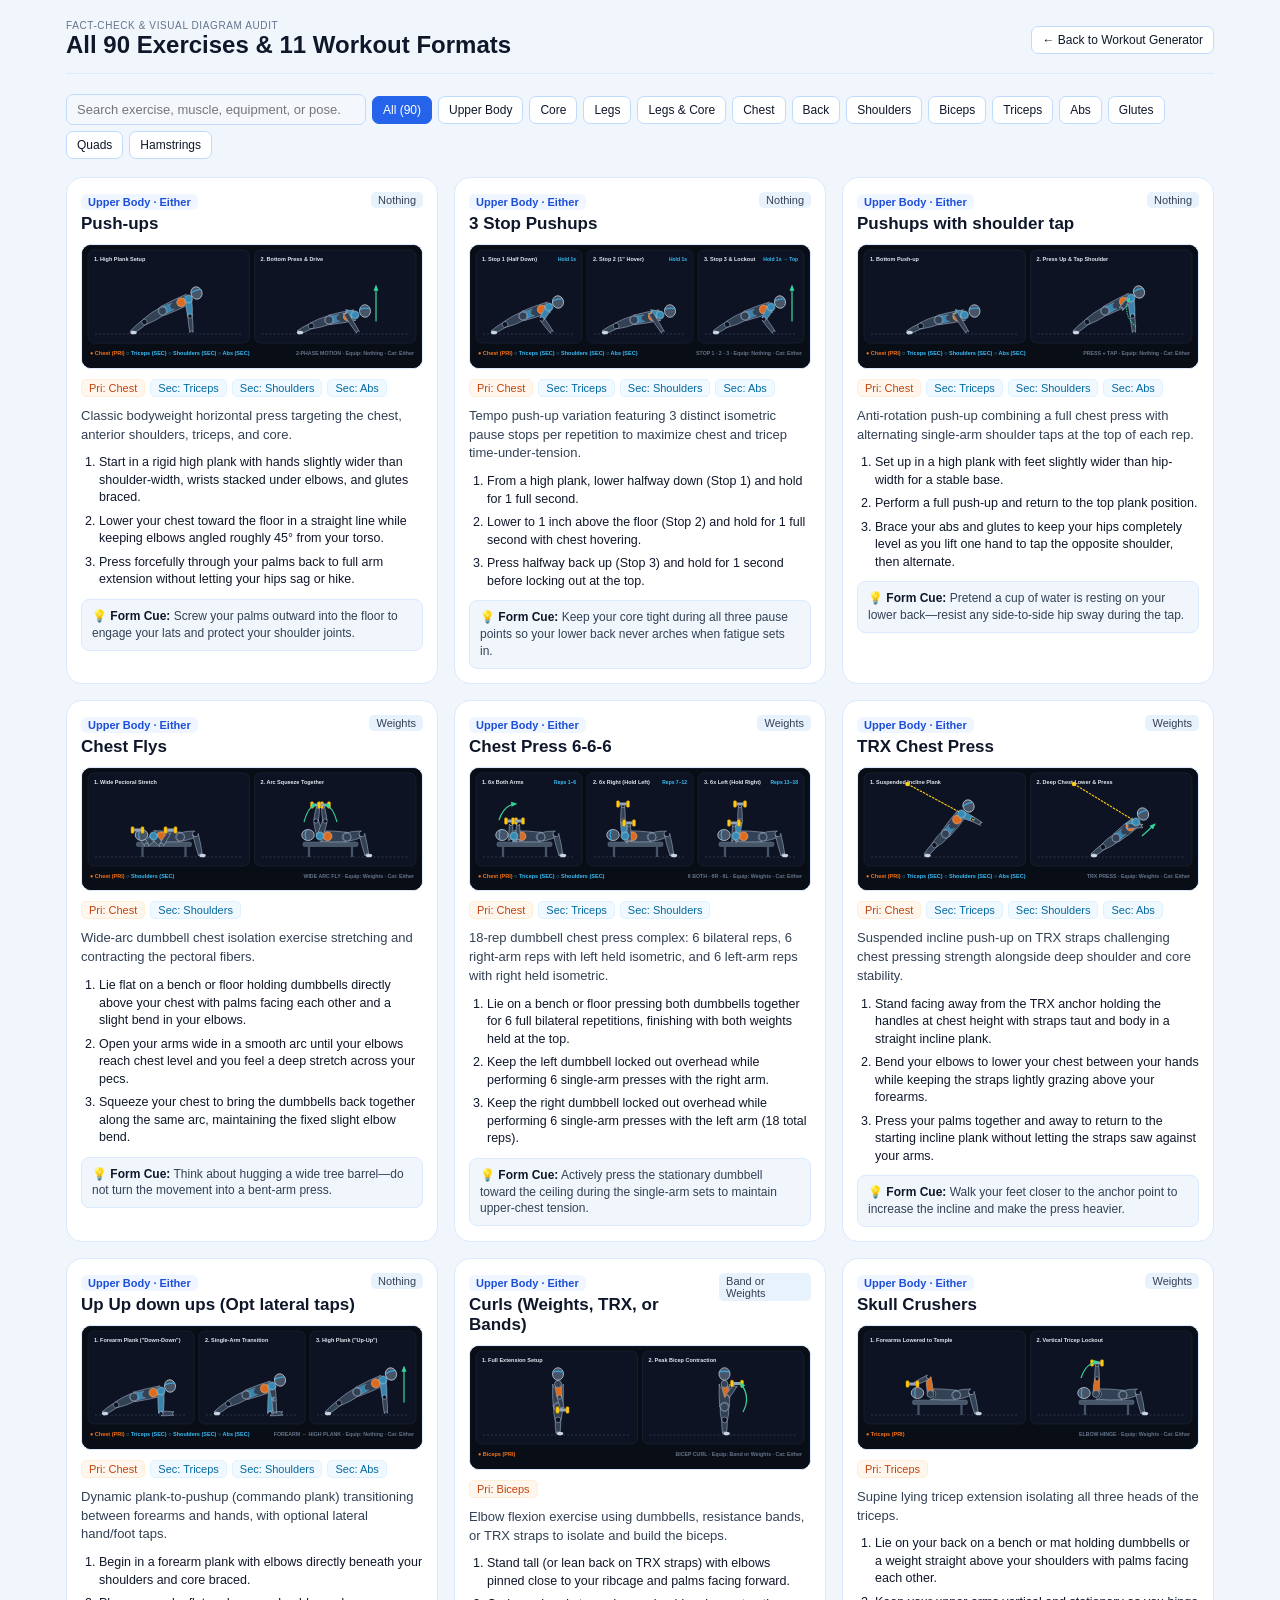
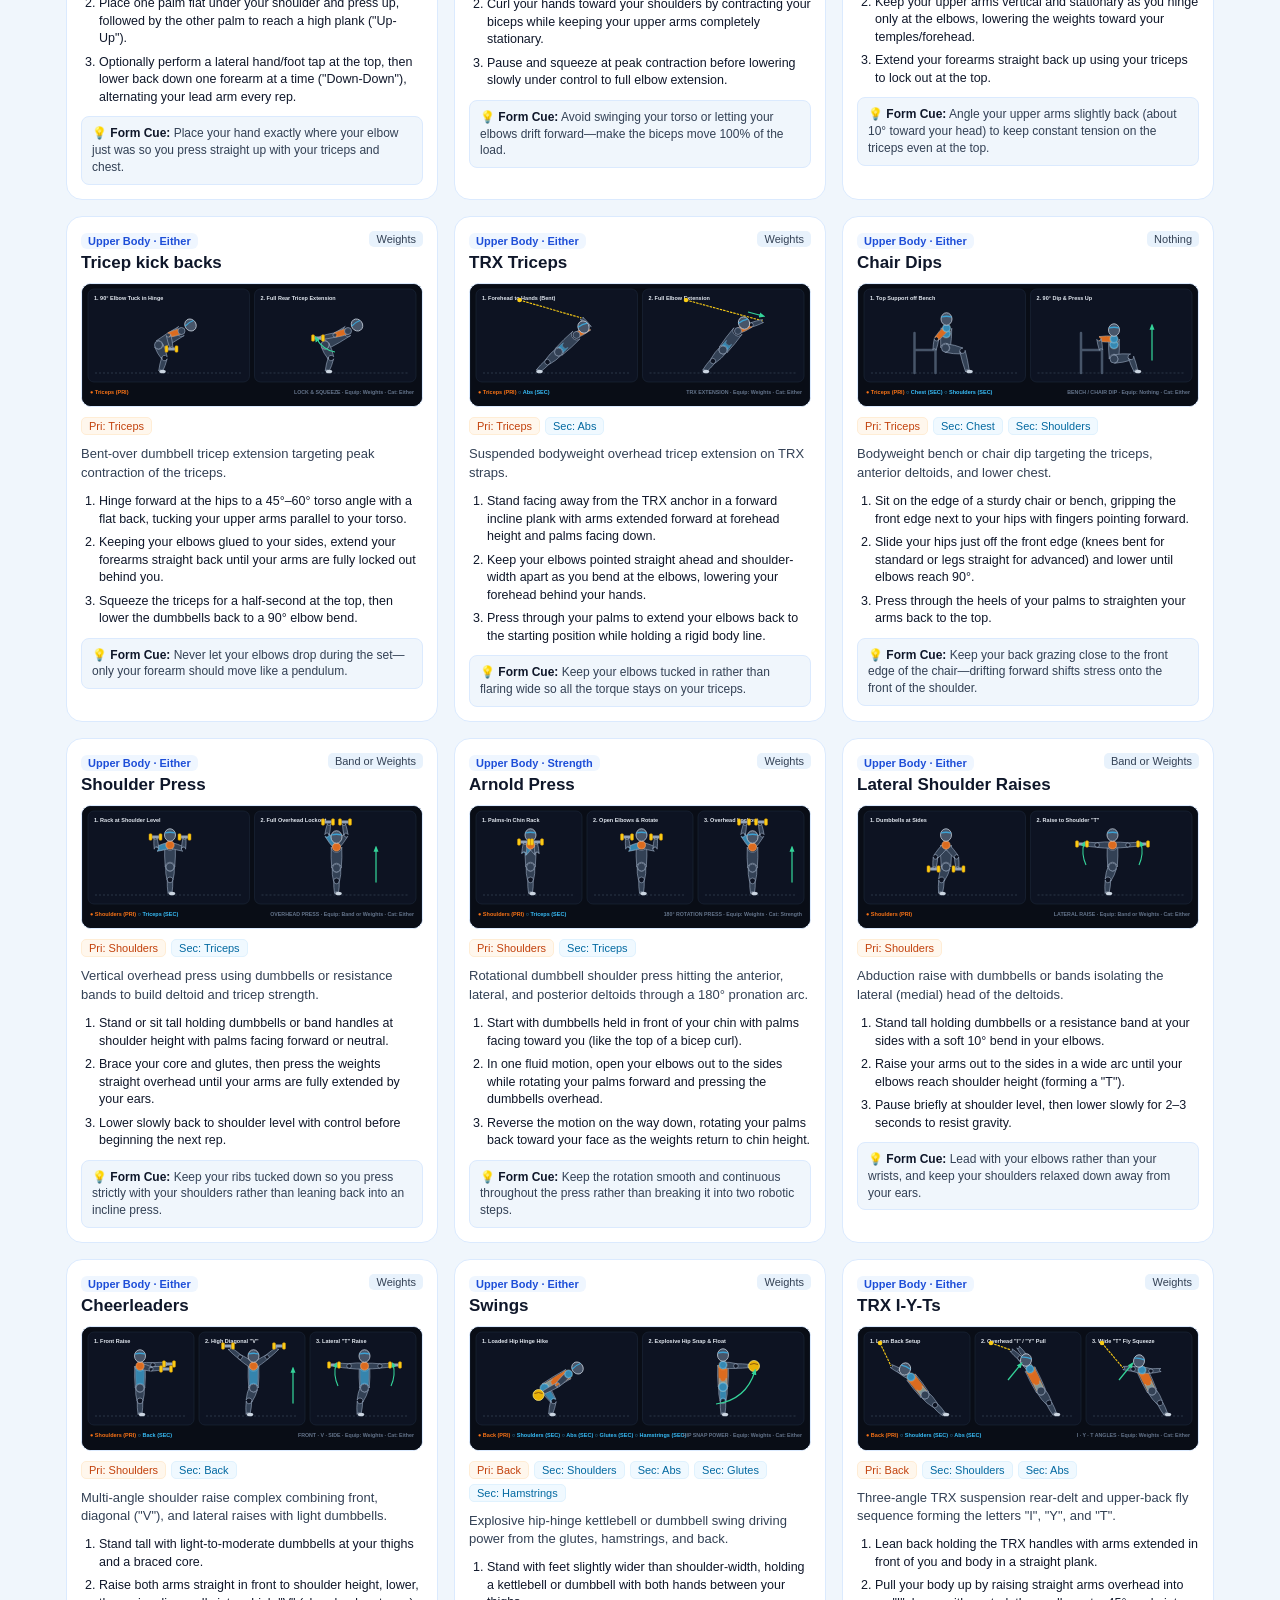
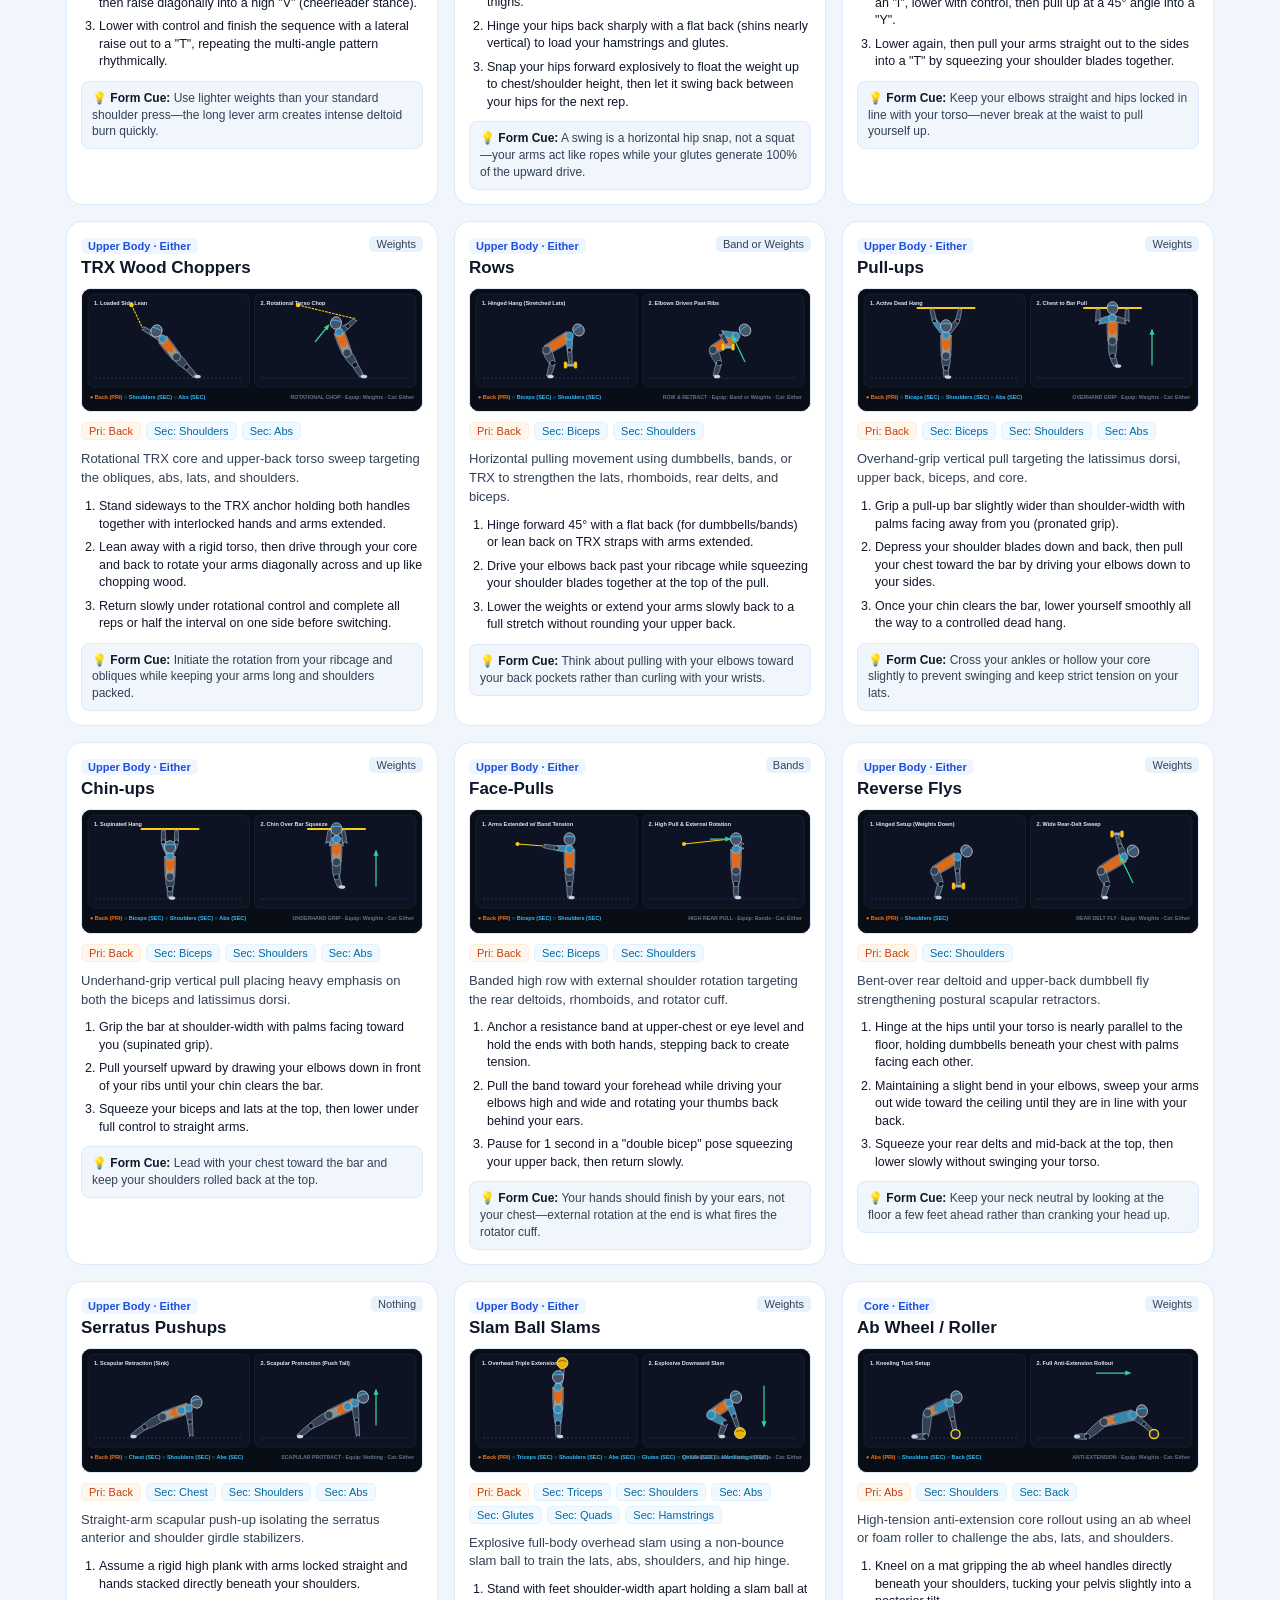
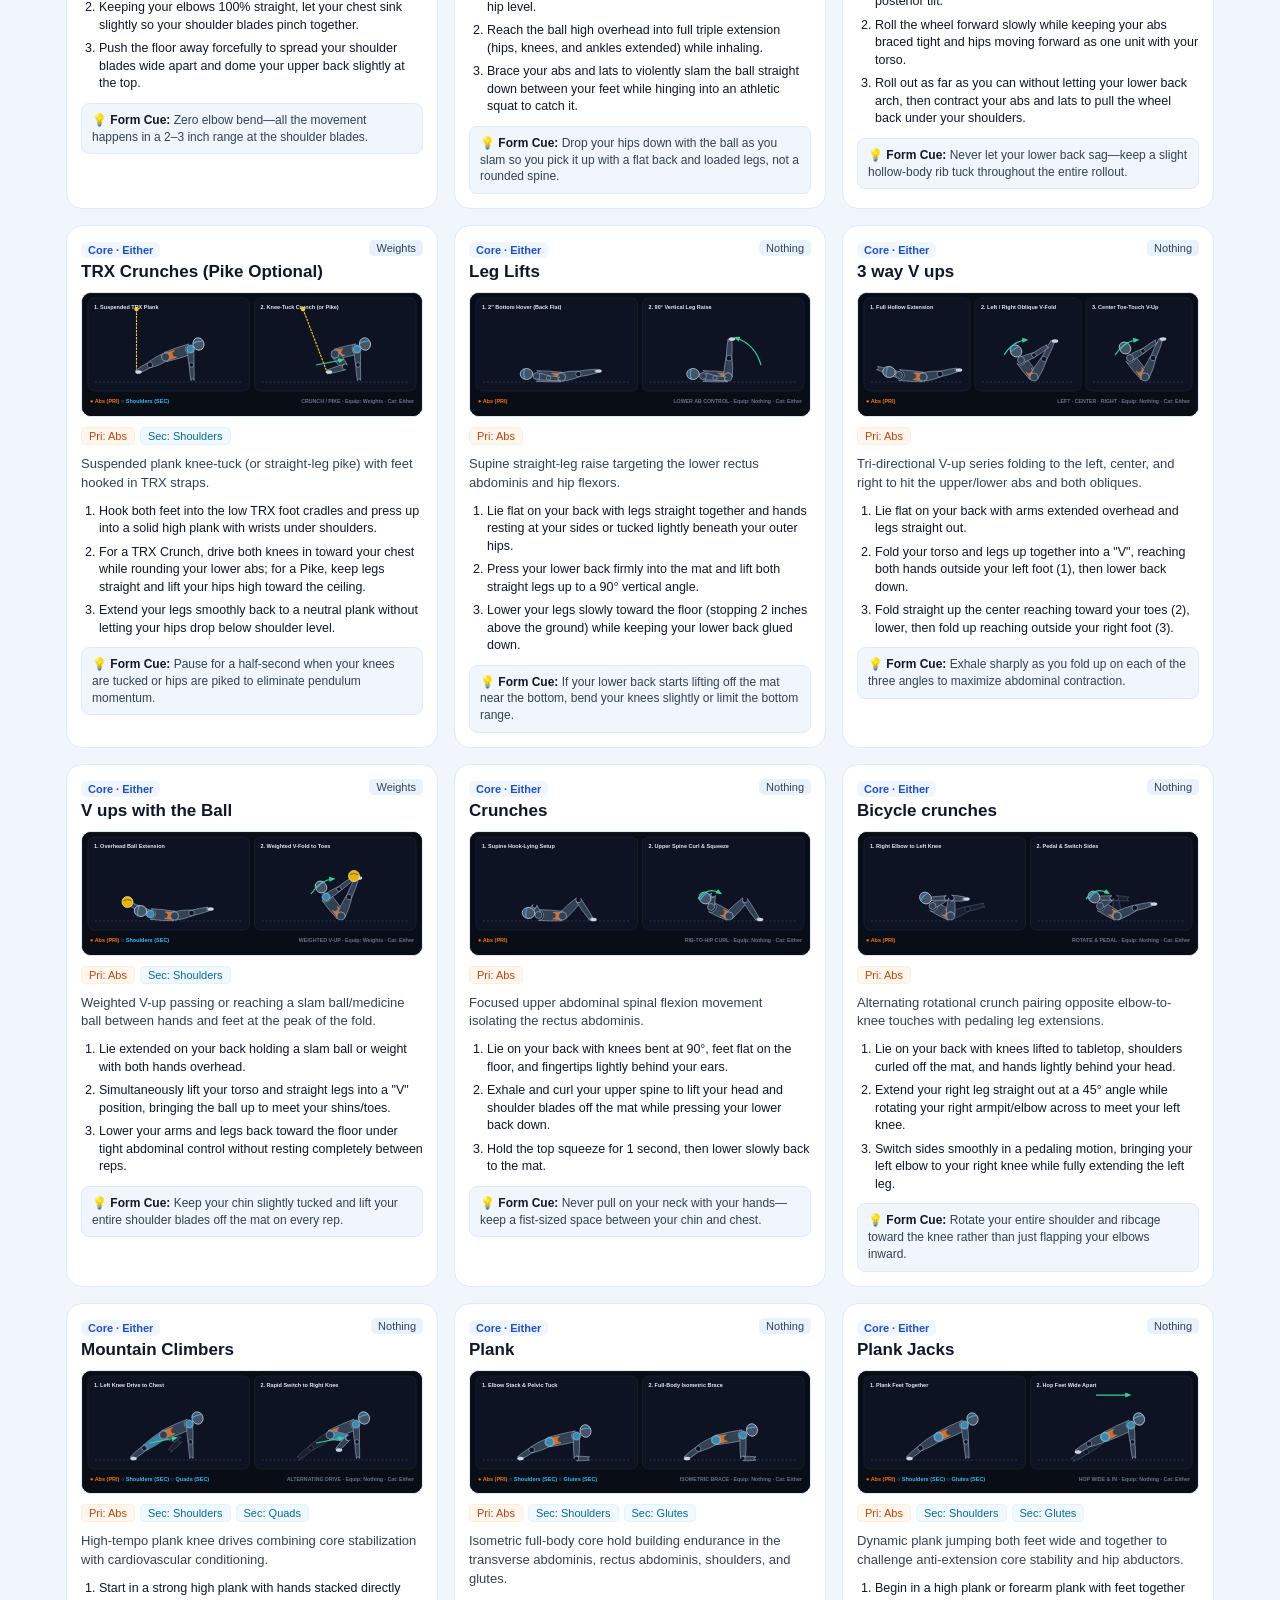
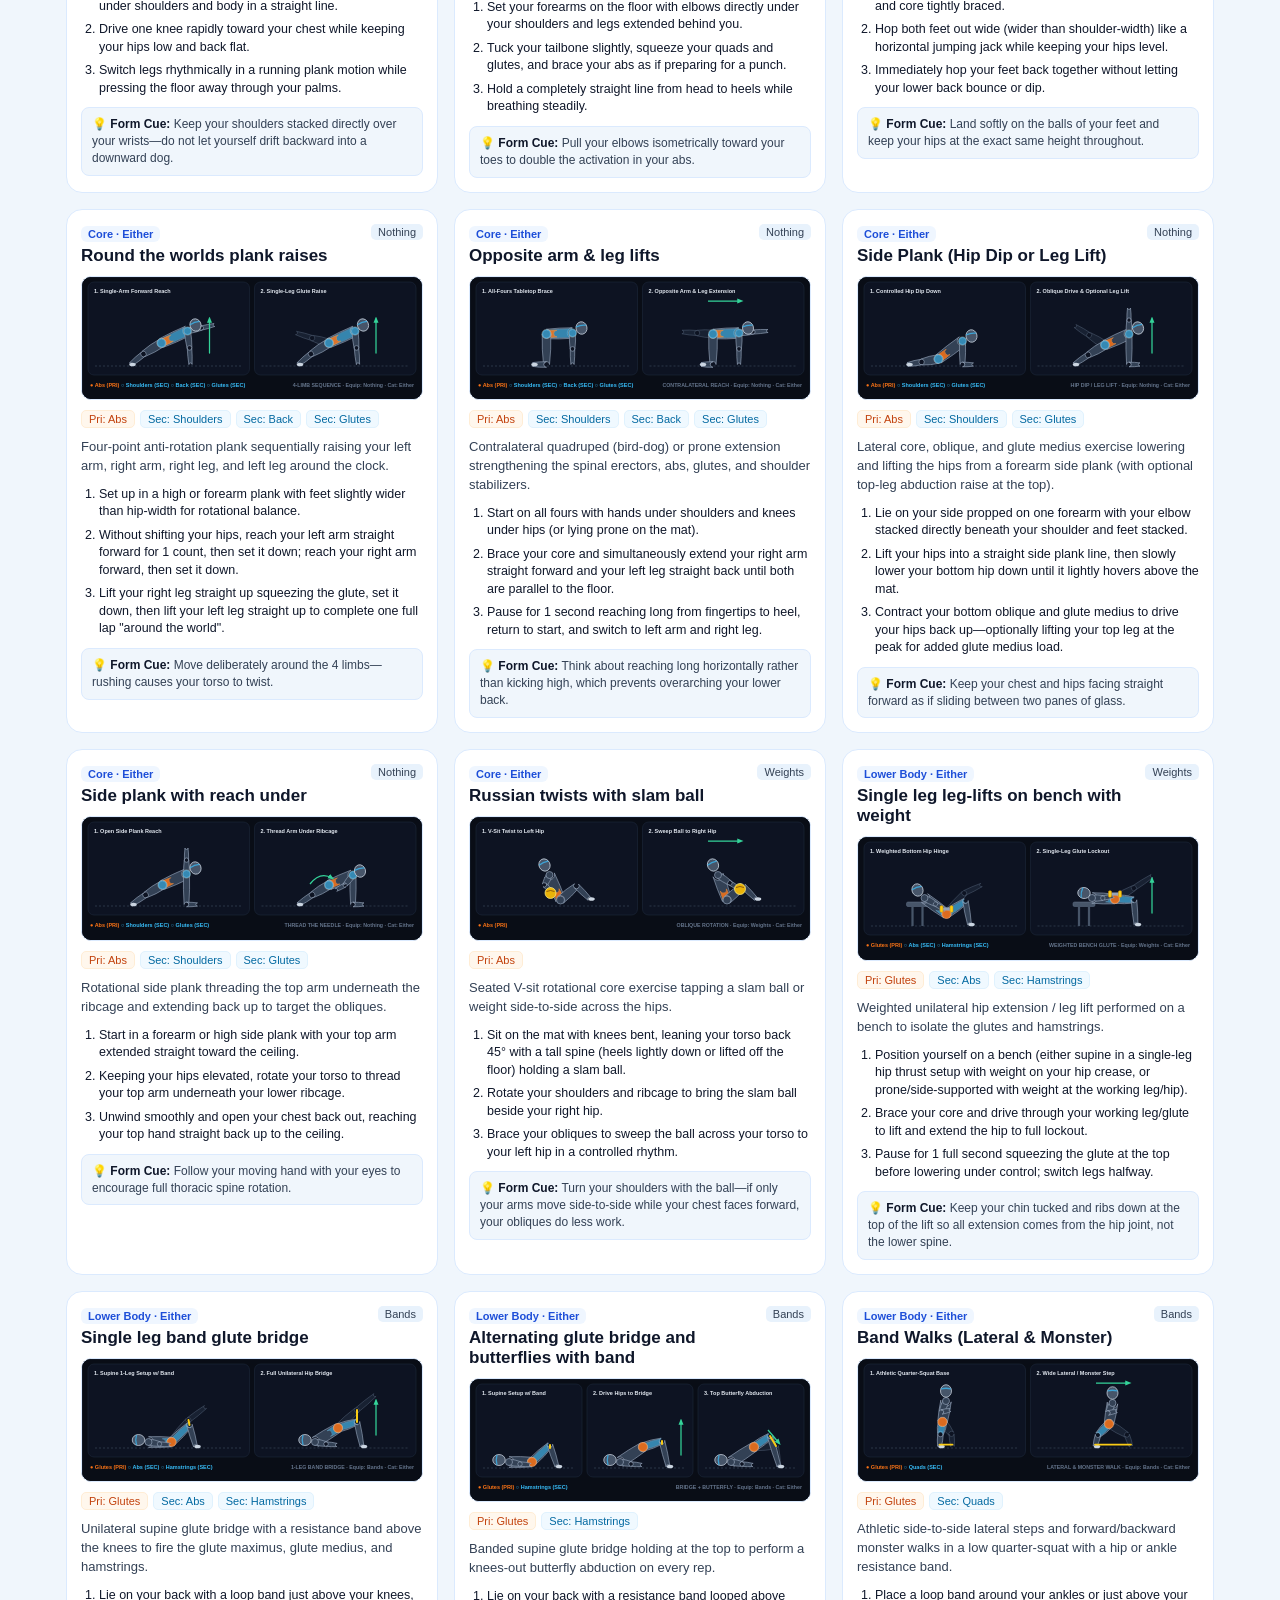
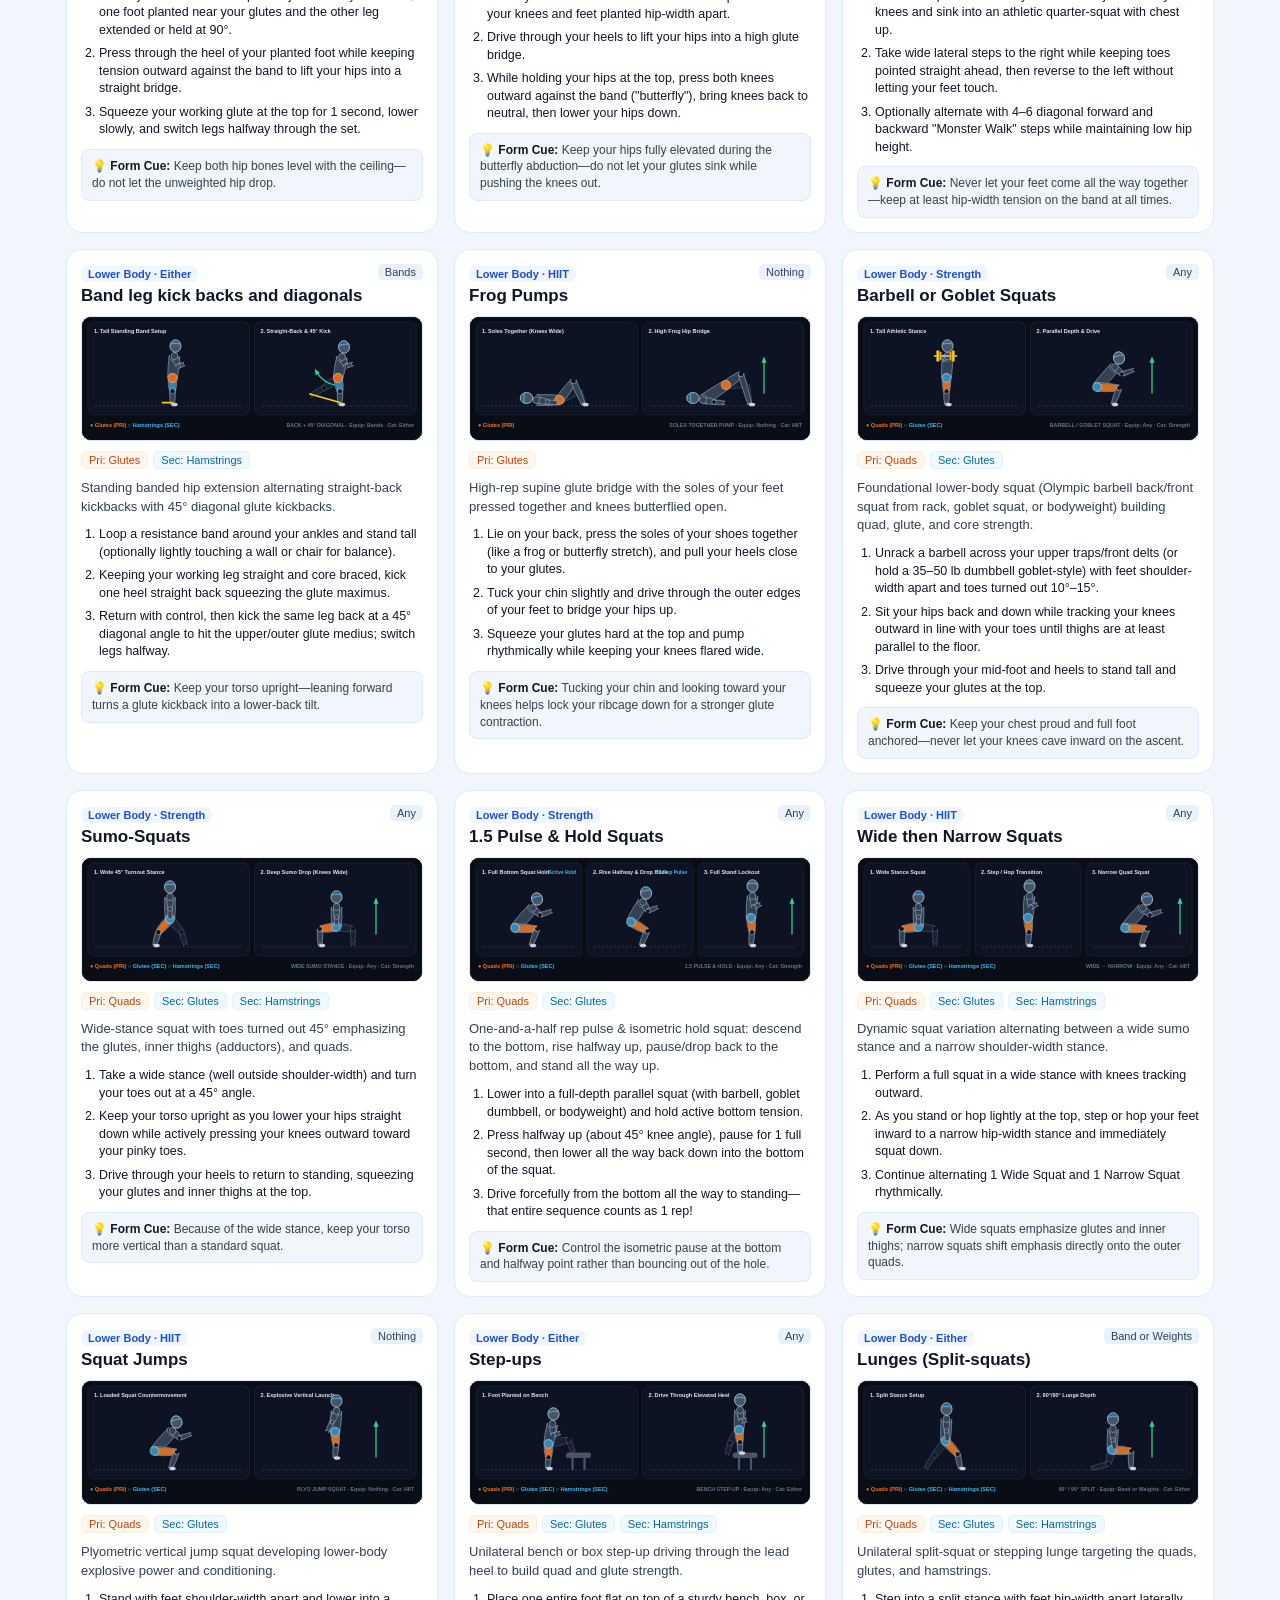
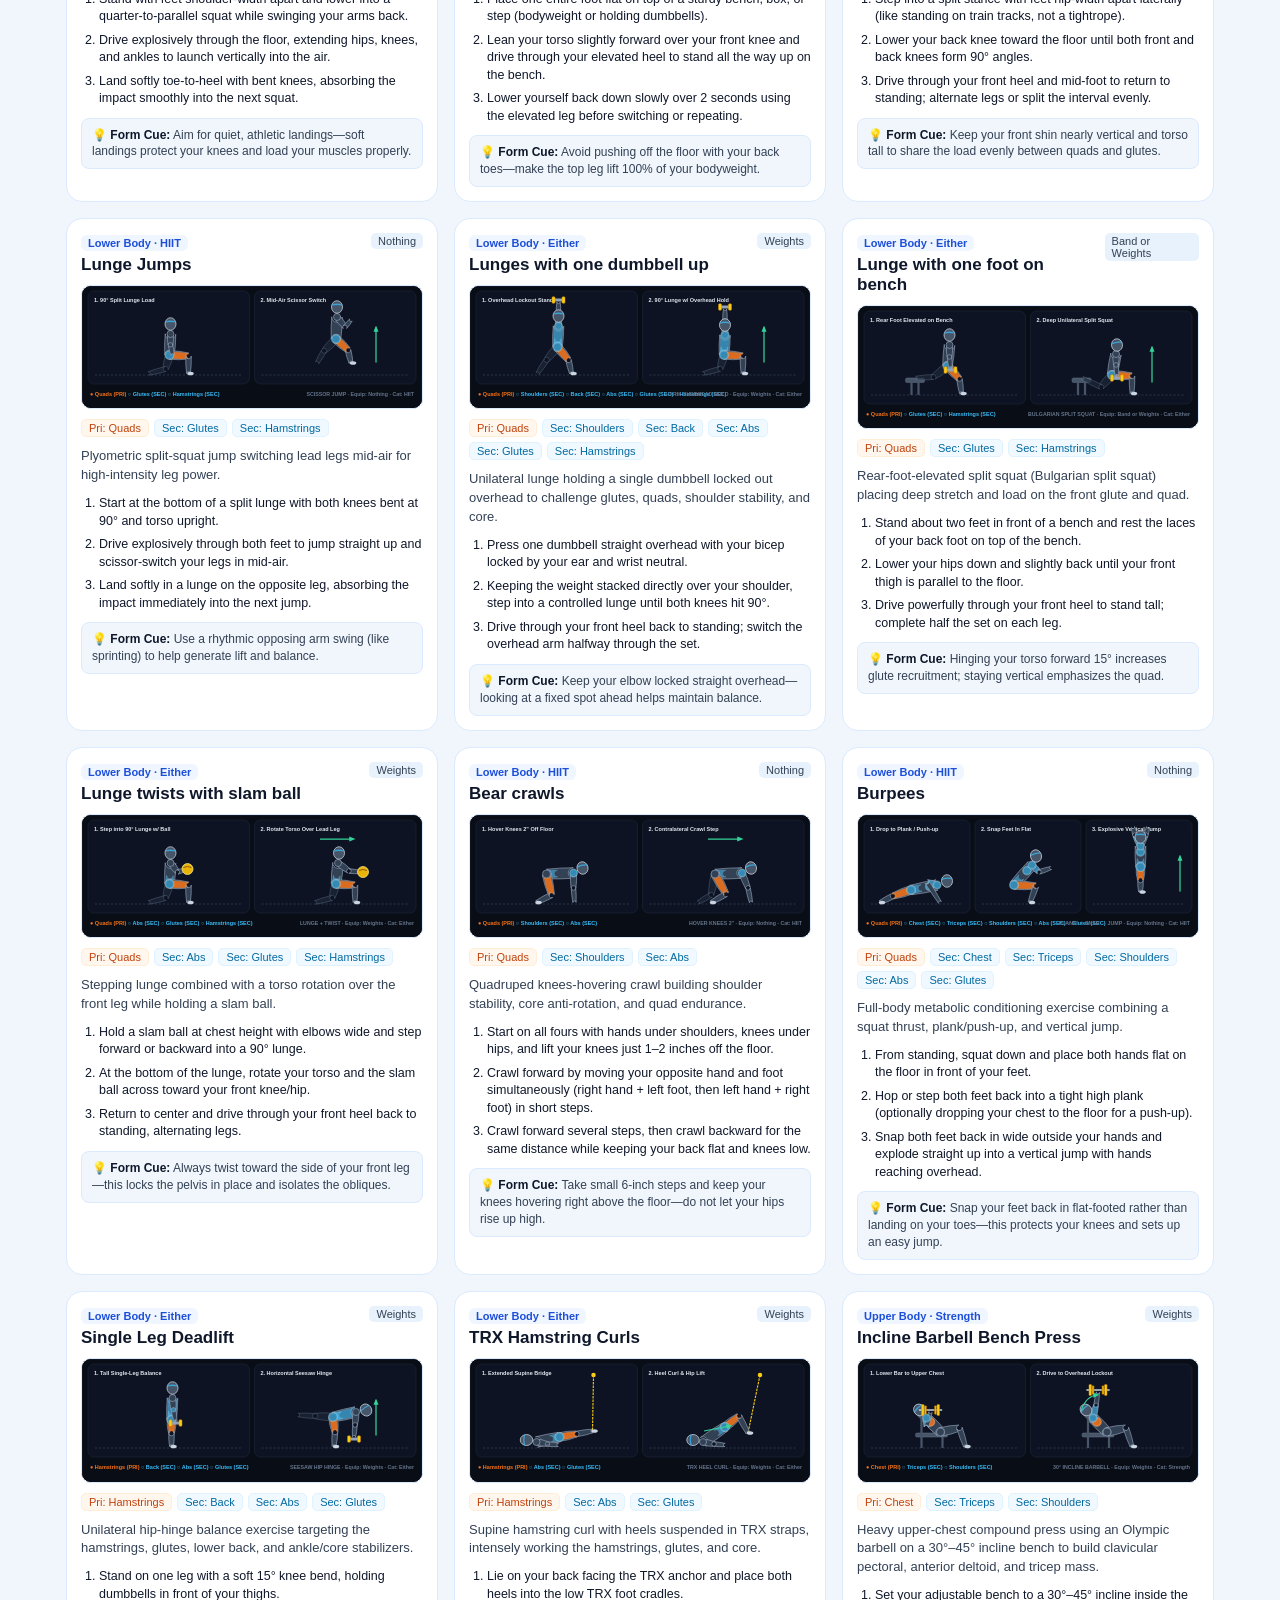
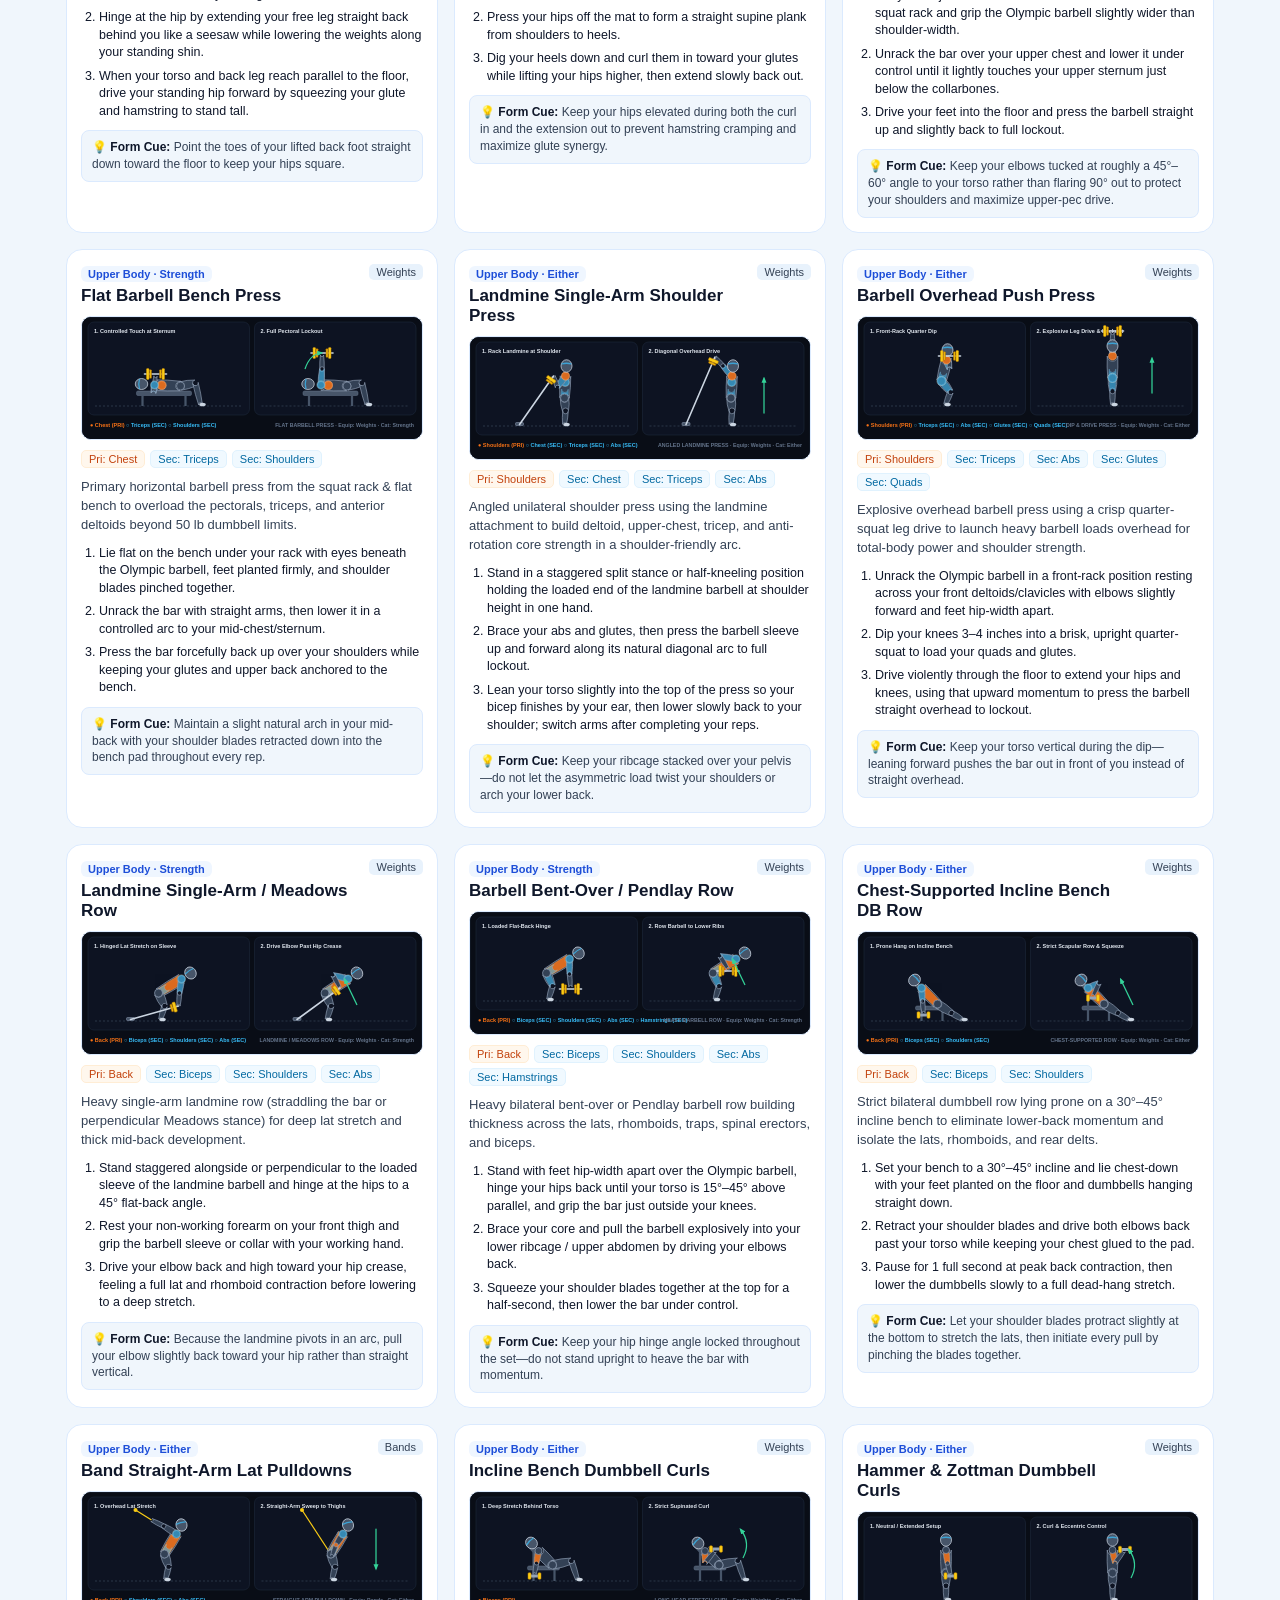
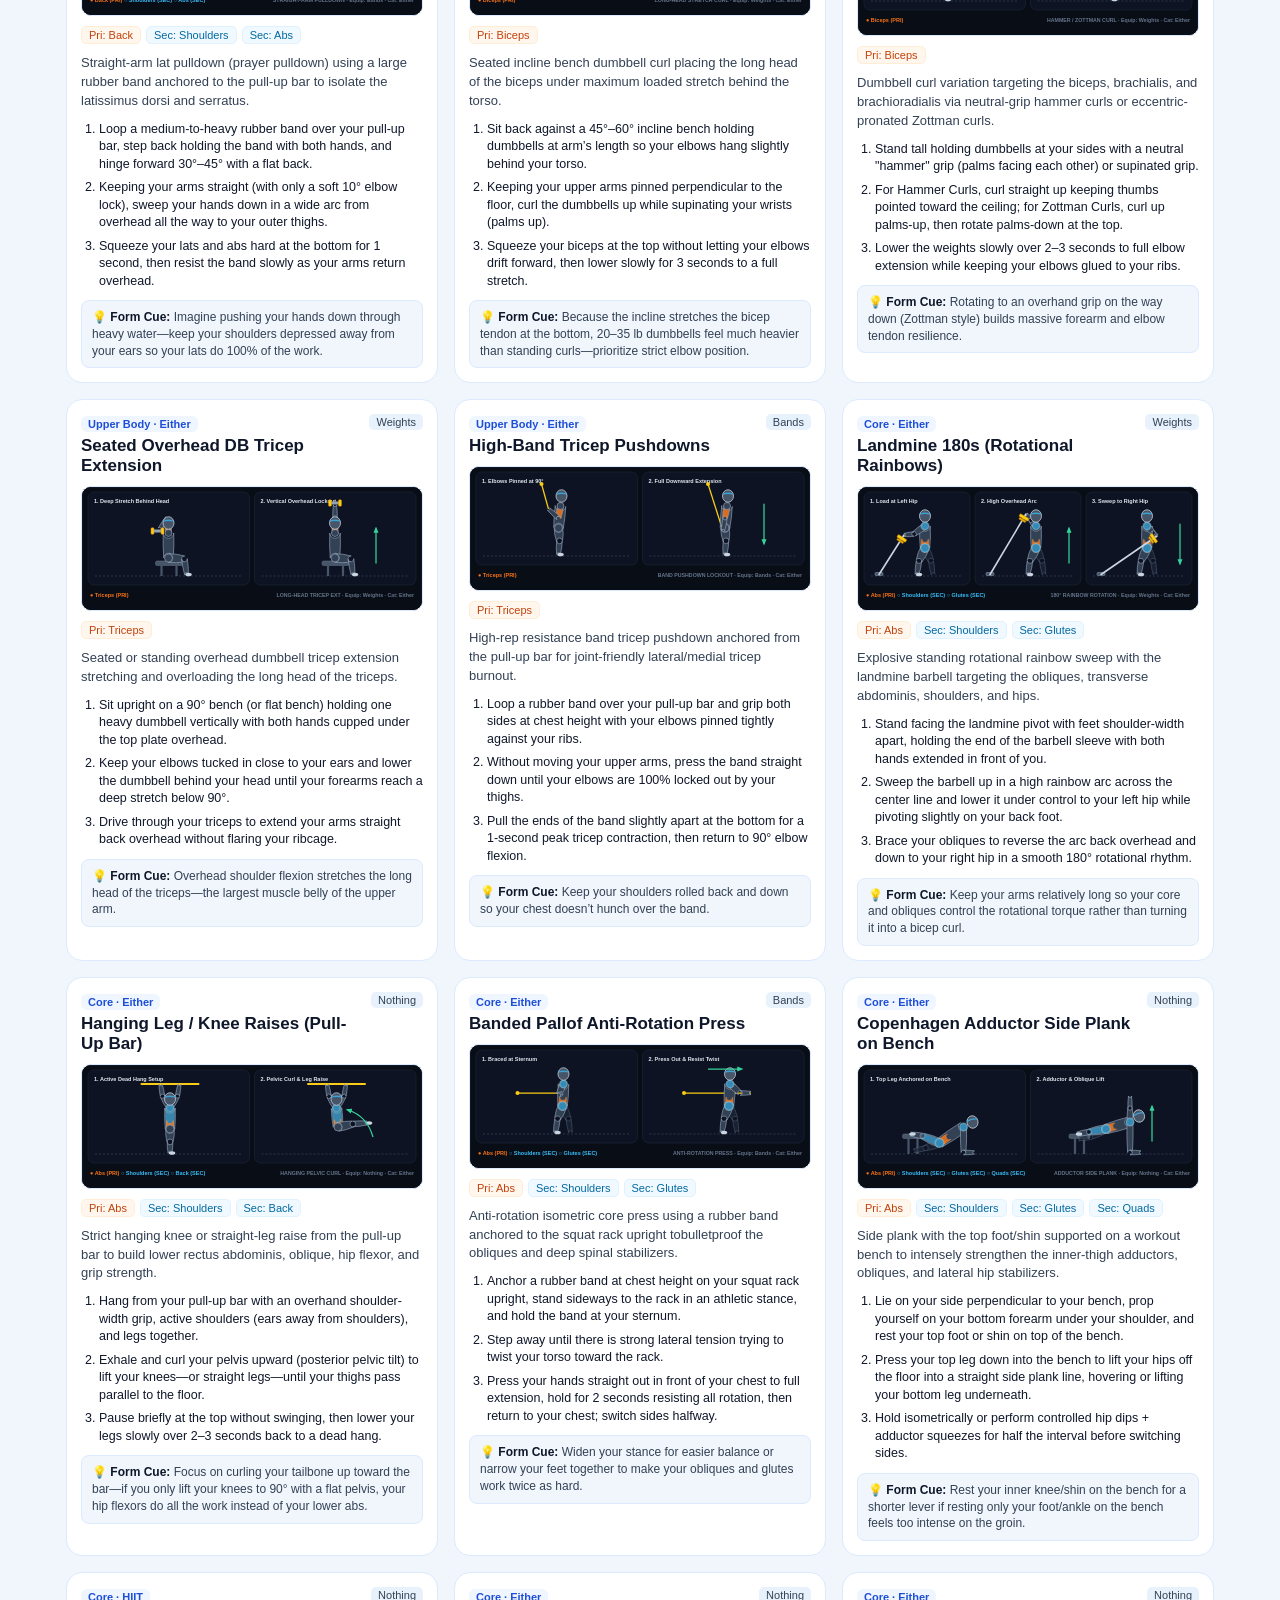
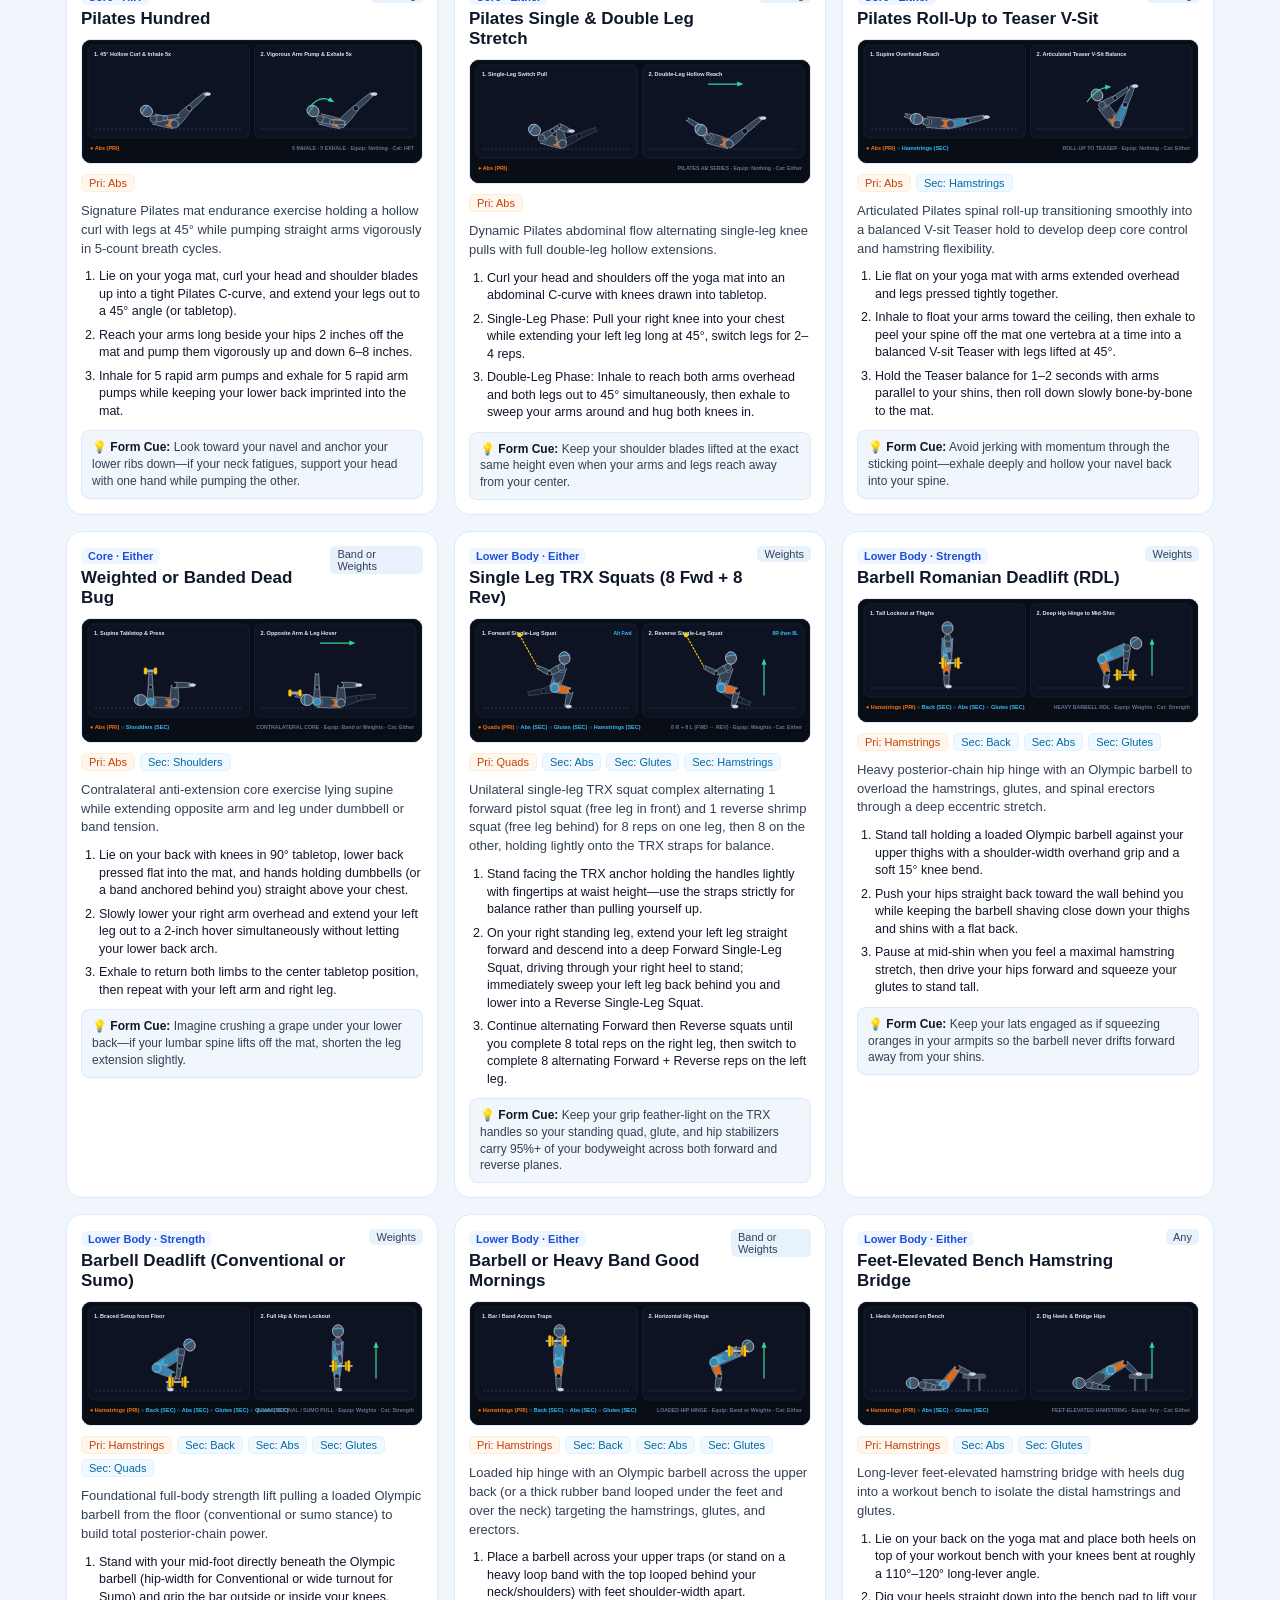
==== qa-gallery.html @ b09ee745 "Upgrade spoken exercise voice pack to 24kHz neural voice (v27)" ====
<!DOCTYPE html>
<html lang="en">
<head>
  <meta charset="UTF-8" />
  <meta name="viewport" content="width=device-width, initial-scale=1.0, viewport-fit=cover" />
  <title>90 Exercises &amp; Diagrams — Fact-Check &amp; QA Gallery</title>
  <link rel="stylesheet" href="./src/styles.css?v=27" />
  <style>
    .qa-shell {
      max-width: 1180px;
      margin: 0 auto;
      padding: calc(var(--safe-top, 0px) + 20px) 16px calc(var(--safe-bottom, 0px) + 60px);
    }
    .qa-header {
      display: flex;
      flex-wrap: wrap;
      align-items: center;
      justify-content: space-between;
      gap: 12px;
      margin-bottom: 20px;
      padding-bottom: 14px;
      border-bottom: 1px solid var(--border-subtle);
    }
    .qa-grid {
      display: grid;
      grid-template-columns: repeat(auto-fill, minmax(340px, 1fr));
      gap: 16px;
    }
    .qa-card {
      background: var(--bg-card);
      border: 1px solid var(--border-subtle);
      border-radius: 16px;
      padding: 14px;
      display: flex;
      flex-direction: column;
      gap: 10px;
    }
    .qa-card-top {
      display: flex;
      align-items: flex-start;
      justify-content: space-between;
      gap: 8px;
    }
    .qa-card-eyebrow {
      font-size: 11px;
      font-weight: 800;
      color: var(--accent-blue-text);
      background: var(--accent-blue-soft);
      padding: 2px 7px;
      border-radius: 6px;
    }
    .qa-filter-bar {
      display: flex;
      flex-wrap: wrap;
      gap: 6px;
      margin-bottom: 18px;
      align-items: center;
    }
    .qa-filter-bar .secondary-pill-btn.active {
      background: var(--accent-primary);
      border-color: var(--accent-primary);
      color: #ffffff;
    }
  </style>
</head>
<body>
  <div class="qa-shell">
    <header class="qa-header">
      <div>
        <span class="eyebrow-label">FACT-CHECK &amp; VISUAL DIAGRAM AUDIT</span>
        <h1 style="margin:0;font-size:24px;">All 90 Exercises &amp; 11 Workout Formats</h1>
      </div>
      <a href="./index.html" class="secondary-pill-btn">← Back to Workout Generator</a>
    </header>

    <div class="qa-filter-bar">
      <input id="qaSearch" type="search" placeholder="Search exercise, muscle, equipment, or pose..." class="search-input" style="max-width:300px;" />
      <button class="secondary-pill-btn active" data-filter="all" type="button">All (90)</button>
      <button class="secondary-pill-btn" data-filter="Upper Body" type="button">Upper Body</button>
      <button class="secondary-pill-btn" data-filter="Core" type="button">Core</button>
      <button class="secondary-pill-btn" data-filter="Legs" type="button">Legs</button>
      <button class="secondary-pill-btn" data-filter="Legs and Core" type="button">Legs &amp; Core</button>
      <button class="secondary-pill-btn" data-filter="Chest" type="button">Chest</button>
      <button class="secondary-pill-btn" data-filter="Back" type="button">Back</button>
      <button class="secondary-pill-btn" data-filter="Shoulders" type="button">Shoulders</button>
      <button class="secondary-pill-btn" data-filter="Biceps" type="button">Biceps</button>
      <button class="secondary-pill-btn" data-filter="Triceps" type="button">Triceps</button>
      <button class="secondary-pill-btn" data-filter="Abs" type="button">Abs</button>
      <button class="secondary-pill-btn" data-filter="Glutes" type="button">Glutes</button>
      <button class="secondary-pill-btn" data-filter="Quads" type="button">Quads</button>
      <button class="secondary-pill-btn" data-filter="Hamstrings" type="button">Hamstrings</button>
    </div>

    <div id="qaExerciseGrid" class="qa-grid"></div>
  </div>

  <script type="module">
    import { DataService } from './src/services/dataService.js';
    import { SPECIFIC_MUSCLES } from './src/engine/muscleLoadAnalyzer.js';
    import { filterExercisesByMuscleAndQuery } from './src/engine/workoutEngine.js';

    if ('serviceWorker' in navigator && location.protocol.startsWith('http')) {
      const hadController = !!navigator.serviceWorker.controller;
      let refreshing = false;
      navigator.serviceWorker.addEventListener('controllerchange', () => {
        if (!hadController || refreshing) return;
        refreshing = true;
        window.location.reload();
      });
      navigator.serviceWorker.register('./sw.js?v=27', { updateViaCache: 'none' }).then(reg => reg.update()).catch(() => {});
    }

    const ds = new DataService();
    await ds.init('./data/sheet-data.json?v=27', './data/enrichments.json?v=27');

    const totalExCount = ds.sheetData.exercises.length;
    const totalWkCount = ds.sheetData.workouts.length;
    document.title = `${totalExCount} Exercises & Diagrams — Fact-Check & QA Gallery`;
    const h1El = document.querySelector('.qa-header h1');
    if (h1El) h1El.textContent = `All ${totalExCount} Exercises & ${totalWkCount} Workout Formats`;
    const allFilterBtn = document.querySelector('.qa-filter-bar [data-filter="all"]');
    if (allFilterBtn) allFilterBtn.textContent = `All (${totalExCount})`;

    let activeFilter = 'all';
    const grid = document.getElementById('qaExerciseGrid');
    const searchInput = document.getElementById('qaSearch');

    function render() {
      const q = (searchInput.value || '').trim();
      const list = filterExercisesByMuscleAndQuery(ds.sheetData.exercises, {
        muscleFilter: activeFilter,
        query: q
      });

      grid.innerHTML = list.map(ex => {
        const enrich = ex.enrichment || {};
        const pri = SPECIFIC_MUSCLES.filter(m => ex.muscles[m] === 'Pri');
        const sec = SPECIFIC_MUSCLES.filter(m => ex.muscles[m] === 'Sec');
        const areaLabels = Object.entries(ex.bodyCategories || {})
          .filter(([, v]) => v === 'Pri')
          .map(([k]) => (k === 'Legs' ? 'Lower Body' : k))
          .join(' · ');
        return `
          <article class="qa-card" data-exercise-id="${ex.id}">
            <div class="qa-card-top">
              <div>
                <span class="qa-card-eyebrow">${areaLabels} · ${ex.workoutCategory}</span>
                <h2 style="margin:4px 0 0;font-size:17px;">${ex.name}</h2>
              </div>
              <span class="mini-tag">${ex.equipment}</span>
            </div>
            <div class="diagram-container">
              <img src="./${enrich.diagram}" alt="${ex.name} diagram" width="680" height="248" class="exercise-diagram-img" />
            </div>
            <div class="badge-row">
              ${pri.map(m => `<span class="mini-tag pri-muscle">Pri: ${m}</span>`).join('')}
              ${sec.map(m => `<span class="mini-tag sec-muscle">Sec: ${m}</span>`).join('')}
            </div>
            <p class="modal-lead" style="font-size:13px;">${enrich.summary}</p>
            <ol class="steps-list" style="font-size:12.5px;">
              ${(enrich.steps || []).map(s => `<li>${s}</li>`).join('')}
            </ol>
            <div class="form-tip-box" style="font-size:12px;">
              <strong>💡 Form Cue:</strong> ${enrich.formTip}
            </div>
          </article>
        `;
      }).join('');
    }

    searchInput.addEventListener('input', render);
    document.querySelectorAll('[data-filter]').forEach(btn => {
      btn.addEventListener('click', () => {
        activeFilter = btn.getAttribute('data-filter');
        document.querySelectorAll('[data-filter]').forEach(b => b.classList.toggle('active', b === btn));
        render();
      });
    });

    render();
  </script>
</body>
</html>
---- src/styles.css ----
:root {
  --bg-primary: #f0f6fc;
  --bg-card: #ffffff;
  --bg-card-elevated: #e8f2fc;
  --bg-input: #f4f8fd;
  --border-subtle: #dbeafe;
  --border-strong: #bfdbfe;
  --text-primary: #0f172a;
  --text-secondary: #334155;
  --text-muted: #64748b;
  --link-color: #2563eb;
  --accent-primary: #2563eb;
  --accent-blue-soft: #eff6ff;
  --accent-blue-border: #bfdbfe;
  --accent-blue-text: #1d4ed8;
  --accent-amber-bg: #fffbeb;
  --accent-amber-border: #fde68a;
  --accent-amber-text: #92400e;
  --radius-lg: 10px;
  --radius-md: 7px;
  --radius-sm: 4px;
  --safe-top: env(safe-area-inset-top, 0px);
  --safe-bottom: env(safe-area-inset-bottom, 0px);
}

* {
  box-sizing: border-box;
  -webkit-tap-highlight-color: transparent;
}

html, body {
  margin: 0;
  padding: 0;
  background-color: var(--bg-primary);
  color: var(--text-primary);
  font-family: -apple-system, BlinkMacSystemFont, "SF Pro Text", "Inter", "Segoe UI", Roboto, Helvetica, Arial, sans-serif;
  -webkit-font-smoothing: antialiased;
  touch-action: manipulation;
  overscroll-behavior-y: none;
}

.app-shell {
  max-width: 480px;
  margin: 0 auto;
  min-height: 100dvh;
  padding-bottom: calc(var(--safe-bottom) + 12px);
  display: flex;
  flex-direction: column;
}

/* Compact Light Top Navigation (safe-area-inset-top keeps sticky header below iPhone Dynamic Island in Safari Shortcut standalone mode) */
.top-nav {
  position: sticky;
  top: 0;
  z-index: 30;
  display: flex;
  align-items: center;
  justify-content: space-between;
  padding: calc(var(--safe-top) + 6px) 12px 6px;
  background: rgba(240, 246, 252, 0.94);
  backdrop-filter: blur(12px);
  -webkit-backdrop-filter: blur(12px);
  border-bottom: 1px solid var(--border-subtle);
}

.brand-group {
  display: flex;
  align-items: center;
  gap: 8px;
}

.brand-title {
  margin: 0;
  font-size: 15px;
  font-weight: 700;
  letter-spacing: -0.3px;
  color: var(--text-primary);
}

.excluded-pill {
  font-size: 10.5px;
  font-weight: 500;
  background: var(--accent-blue-soft);
  color: var(--accent-blue-text);
  border: 1px solid var(--accent-blue-border);
  padding: 1px 7px;
  border-radius: 999px;
}

.nav-actions {
  display: flex;
  align-items: center;
  gap: 6px;
}

.icon-btn {
  width: 28px;
  height: 28px;
  border-radius: 50%;
  background: var(--bg-card);
  border: 1px solid var(--border-subtle);
  color: var(--text-secondary);
  display: inline-flex;
  align-items: center;
  justify-content: center;
  cursor: pointer;
  padding: 0;
  transition: all 0.15s ease;
}

.icon-btn:hover,
.icon-btn:active {
  border-color: var(--link-color);
  color: var(--link-color);
  background: var(--accent-blue-soft);
}

/* Main Content — Ultra-Compact Vertical Density */
.main-content {
  padding: 8px 10px 16px;
  display: flex;
  flex-direction: column;
  gap: 8px;
}

.workout-section {
  display: flex;
  flex-direction: column;
  gap: 6px;
}

.card {
  background: var(--bg-card);
  border: 1px solid var(--border-subtle);
  border-radius: var(--radius-lg);
  overflow: hidden;
}

/* Top Menu Row (Category, Type, Equipment) + 3-Part Focus Slider */
.top-menu-row {
  padding: 8px 10px 7px;
  display: grid;
  grid-template-columns: minmax(0, 0.85fr) minmax(0, 1.52fr) minmax(0, 0.92fr);
  gap: 7px;
  border-bottom: 1px solid var(--border-subtle);
}

.top-menu-cell {
  display: flex;
  flex-direction: column;
  gap: 3px;
  min-width: 0;
}

.top-menu-cell label {
  font-size: 10.5px;
  font-weight: 600;
  color: var(--text-muted);
  letter-spacing: 0.15px;
  line-height: 1.15;
  white-space: nowrap;
}

.select-wrapper {
  position: relative;
  width: 100%;
  min-width: 0;
  background: var(--bg-input);
  border: 1px solid var(--border-subtle);
  border-radius: var(--radius-md);
  transition: border-color 0.15s ease, background-color 0.15s ease;
}

.select-wrapper:focus-within {
  border-color: var(--link-color);
  background: #ffffff;
}

.select-wrapper select {
  width: 100%;
  appearance: none;
  -webkit-appearance: none;
  background: transparent;
  color: var(--text-primary);
  border: none;
  padding: 5px 18px 5px 7px;
  font-size: 12px;
  font-weight: 600;
  text-align: left;
  text-align-last: left;
  cursor: pointer;
  white-space: nowrap;
  overflow: hidden;
  text-overflow: ellipsis;
}

.select-wrapper select:focus {
  outline: none;
}

.select-wrapper::after {
  content: "▾";
  position: absolute;
  right: 6px;
  top: 50%;
  transform: translateY(-50%);
  color: var(--text-muted);
  pointer-events: none;
  font-size: 10px;
}

/* 3-Part Focus Slider */
.focus-slider-section {
  padding: 6px 12px 7px;
  display: flex;
  flex-direction: column;
  gap: 4px;
  border-bottom: 1px solid var(--border-subtle);
}

.focus-header-row {
  display: flex;
  align-items: center;
  justify-content: space-between;
  gap: 8px;
}

.focus-section-title {
  font-size: 10.5px;
  font-weight: 600;
  color: var(--text-muted);
  letter-spacing: 0.15px;
  line-height: 1.15;
}

.focus-reset-btn {
  appearance: none;
  -webkit-appearance: none;
  background: var(--accent-soft, #eff6ff);
  color: var(--link-color, #2563eb);
  border: 1px solid rgba(37, 99, 235, 0.25);
  border-radius: 999px;
  padding: 1px 7px;
  font-family: inherit;
  font-size: 10.5px;
  font-weight: 600;
  line-height: 1.25;
  cursor: pointer;
  user-select: none;
  transition: opacity 0.15s ease, background-color 0.15s ease, border-color 0.15s ease, color 0.15s ease;
}

.focus-reset-btn:hover {
  background: #dbeafe;
  border-color: rgba(37, 99, 235, 0.4);
}

.focus-reset-btn:active {
  transform: scale(0.97);
}

.focus-reset-btn.is-default {
  background: transparent;
  color: var(--text-muted);
  border-color: var(--border-subtle);
  opacity: 0.65;
}

.focus-reset-btn.is-default:hover {
  opacity: 0.95;
  background: rgba(15, 23, 42, 0.04);
}

.focus-labels-row {
  display: grid;
  grid-template-columns: 1fr auto 1fr;
  align-items: baseline;
  gap: 6px;
}

.focus-area-label {
  appearance: none;
  -webkit-appearance: none;
  background: transparent;
  border: none;
  padding: 2px 3px;
  margin: 0;
  border-radius: var(--radius-sm);
  font-family: inherit;
  font-size: 12px;
  font-weight: 700;
  line-height: 1.2;
  cursor: pointer;
  display: inline-flex;
  align-items: baseline;
  gap: 4px;
  user-select: none;
  transition: background-color 0.15s ease;
}

.focus-area-label:hover {
  background: rgba(15, 23, 42, 0.04);
}

.focus-area-label:active {
  transform: scale(0.98);
}

.focus-label-upper {
  justify-self: start;
  text-align: left;
  color: #7f1d1d;
}

.focus-label-core {
  justify-self: center;
  text-align: center;
  color: #713f12;
}

.focus-label-lower {
  justify-self: end;
  text-align: right;
  color: #581c87;
}

.focus-area-label.is-deselected {
  color: #94a3b8;
  font-weight: 600;
}

.focus-label-pct {
  font-size: 10.5px;
  font-weight: 700;
  font-variant-numeric: tabular-nums;
  opacity: 0.86;
}

.focus-area-label.is-deselected .focus-label-pct {
  display: none;
}

.focus-bar-track {
  position: relative;
  height: 20px;
  display: flex;
  align-items: center;
  touch-action: none;
  user-select: none;
  cursor: pointer;
}

.focus-bar-segments {
  width: 100%;
  height: 12px;
  border-radius: 999px;
  overflow: hidden;
  display: flex;
  border: 1px solid rgba(15, 23, 42, 0.1);
  background: #e2e8f0;
}

.focus-seg {
  height: 100%;
  transition: width 0.1s ease-out;
}

.focus-bar-track.is-dragging .focus-seg {
  transition: none;
}

.focus-seg-upper {
  background: #fecaca;
}

.focus-seg-core {
  background: #fef08a;
}

.focus-seg-lower {
  background: #e9d5ff;
}

.focus-handles-layer {
  position: absolute;
  inset: 0;
  pointer-events: none;
}

.focus-slider-thumb {
  position: absolute;
  top: 50%;
  transform: translate(-50%, -50%);
  width: 14px;
  height: 14px;
  padding: 0;
  border-radius: 50%;
  background: rgba(255, 255, 255, 0.96);
  border: 1.5px solid #94a3b8;
  box-shadow: 0 1px 2px rgba(15, 23, 42, 0.12);
  pointer-events: auto;
  cursor: ew-resize;
  touch-action: none;
  display: inline-flex;
  align-items: center;
  justify-content: center;
  transition: transform 0.1s ease, border-color 0.15s ease, box-shadow 0.15s ease;
}

/* Generous invisible touch hit-target for effortless mobile dragging */
.focus-slider-thumb::before {
  content: "";
  position: absolute;
  width: 28px;
  height: 26px;
  border-radius: 50%;
}

.focus-slider-thumb:hover,
.focus-slider-thumb:focus-visible,
.focus-slider-thumb.is-active {
  border-color: var(--link-color);
  box-shadow: 0 0 0 2.5px rgba(37, 99, 235, 0.16), 0 1px 2px rgba(15, 23, 42, 0.14);
  outline: none;
}

.focus-slider-thumb.is-active {
  transform: translate(-50%, -50%) scale(1.1);
}

/* Collapsible Generator Settings Wrapper */
.generator-settings-collapsible {
  display: flex;
  flex-direction: column;
}

.inputs-card.is-collapsed .generator-settings-collapsible {
  display: none !important;
}

/* Compact Generate & Select Exercises Button Row */
.generate-btn-row {
  padding: 5px 10px 7px;
  display: flex;
  align-items: center;
  gap: 6px;
}

.inputs-card.is-collapsed .generate-btn-row {
  padding: 6px 10px;
}

.generate-btn {
  flex: 1;
  background: linear-gradient(180deg, #3b82f6 0%, #2563eb 100%);
  color: #ffffff;
  border: none;
  border-radius: var(--radius-md);
  padding: 7px 10px;
  font-size: 12px;
  font-weight: 600;
  cursor: pointer;
  box-shadow: 0 1px 3px rgba(37, 99, 235, 0.25);
  transition: opacity 0.15s ease, transform 0.1s ease;
  white-space: nowrap;
}

.generate-btn:active {
  opacity: 0.9;
  transform: scale(0.99);
}

.select-exercises-btn {
  flex: 1;
  background: var(--accent-blue-soft);
  color: var(--accent-blue-text);
  border: 1px solid var(--border-strong);
  border-radius: var(--radius-md);
  padding: 6px 10px;
  font-size: 12px;
  font-weight: 600;
  cursor: pointer;
  transition: all 0.15s ease;
  white-space: nowrap;
}

.select-exercises-btn:hover,
.select-exercises-btn:active {
  background: #dbeafe;
  border-color: var(--link-color);
}

.toggle-inputs-btn {
  flex: 0 0 auto;
  width: 30px;
  align-self: stretch;
  background: var(--bg-input);
  color: var(--text-secondary);
  border: 1px solid var(--border-subtle);
  border-radius: var(--radius-md);
  padding: 0;
  display: inline-flex;
  align-items: center;
  justify-content: center;
  cursor: pointer;
  transition: background-color 0.15s ease, border-color 0.15s ease, color 0.15s ease;
}

.toggle-inputs-btn:hover,
.toggle-inputs-btn:active {
  background: var(--accent-blue-soft);
  color: var(--accent-blue-text);
  border-color: var(--link-color);
}

.inputs-card.is-collapsed .toggle-inputs-btn {
  background: var(--accent-blue-soft);
  color: var(--accent-blue-text);
  border: 1px solid var(--border-strong);
}

.inputs-card.is-collapsed .toggle-inputs-btn:hover,
.inputs-card.is-collapsed .toggle-inputs-btn:active {
  background: #dbeafe;
  border-color: var(--link-color);
}

.toggle-inputs-chevron {
  display: block;
  transition: transform 0.18s ease;
}

.inputs-card.is-collapsed .toggle-inputs-chevron {
  transform: rotate(180deg);
}

/* Consolidated Single-Look Workout Header */
.workout-header-card {
  padding: 7px 10px;
  display: flex;
  flex-direction: column;
  gap: 6px;
}

.workout-timer-bar {
  display: flex;
  align-items: center;
  gap: 6px;
  padding-top: 5px;
  border-top: 1px solid var(--border-subtle);
}

.timer-launch-btn {
  flex: 1;
  display: inline-flex;
  align-items: center;
  justify-content: center;
  gap: 6px;
  background: #ecfdf5;
  color: #065f46;
  border: 1px solid #6ee7b7;
  border-radius: var(--radius-md);
  padding: 5px 8px;
  font-size: 11.5px;
  font-weight: 600;
  cursor: pointer;
  min-width: 0;
  white-space: nowrap;
  overflow: hidden;
  text-overflow: ellipsis;
}

.timer-launch-btn:hover,
.timer-launch-btn:active {
  background: #d1fae5;
}

.timer-icon-dot {
  width: 8px;
  height: 8px;
  border-radius: 50%;
  background: #16a34a;
  box-shadow: 0 0 0 2px #fde047;
  flex-shrink: 0;
}

.timer-custom-btn {
  background: #ffffff;
  color: var(--text-secondary);
  border: 1px solid var(--border-strong);
  border-radius: var(--radius-md);
  padding: 5px 8px;
  font-size: 11px;
  font-weight: 500;
  cursor: pointer;
  flex-shrink: 0;
}

.timer-custom-btn:hover,
.timer-custom-btn:active {
  border-color: var(--link-color);
  color: var(--link-color);
}

.workout-consolidated-bar {
  display: flex;
  flex-wrap: wrap;
  align-items: baseline;
  justify-content: space-between;
  gap: 4px 10px;
}

/* Workout Type Hyperlink */
.workout-type-link {
  color: var(--link-color);
  text-decoration: underline;
  text-underline-offset: 2px;
  font-size: 14px;
  font-weight: 600;
  cursor: pointer;
  line-height: 1.25;
}

.workout-type-link:hover,
.workout-type-link:active {
  color: #1d4ed8;
}

.workout-consolidated-meta {
  font-size: 11.5px;
  font-weight: 400;
  color: var(--text-secondary);
  line-height: 1.25;
}

/* Compact Rounds & Slots */
.rounds-container {
  display: flex;
  flex-direction: column;
  gap: 6px;
}

.round-card {
  background: var(--bg-card);
  border: 1px solid var(--border-subtle);
  border-radius: var(--radius-lg);
  overflow: hidden;
  box-shadow: 0 1px 2px rgba(37, 99, 235, 0.04);
}

.round-card.round-completed .slots-list {
  opacity: 0.5;
}

.round-header {
  padding: 4px 10px;
  background: #f0f7ff;
  display: flex;
  align-items: center;
  justify-content: space-between;
  border-bottom: 1px solid var(--border-subtle);
}

.round-header-left {
  display: flex;
  align-items: center;
  gap: 6px;
}

.round-title {
  font-size: 10.5px;
  font-weight: 700;
  text-transform: uppercase;
  letter-spacing: 0.5px;
  color: #1e40af;
}

/* Drag Handles & Drop Target Highlights */
.drag-handle {
  display: inline-flex;
  align-items: center;
  justify-content: center;
  color: #94a3b8;
  font-size: 13px;
  line-height: 1;
  padding: 2px 3px;
  border-radius: 4px;
  cursor: grab;
  user-select: none;
  touch-action: none;
  flex-shrink: 0;
  transition: color 0.15s ease, background-color 0.15s ease;
}

.drag-handle:hover {
  color: #3b82f6;
  background-color: rgba(59, 130, 246, 0.1);
}

.drag-handle:active {
  cursor: grabbing;
}

.round-card.is-dragging,
.exercise-slot.is-dragging {
  opacity: 0.55;
  outline: 1.5px dashed #3b82f6;
}

.round-card.drag-over-round {
  outline: 2px solid #2563eb;
  box-shadow: 0 0 0 3px rgba(37, 99, 235, 0.18);
}

.exercise-slot.drag-over-slot-reorder {
  background: #eff6ff;
  box-shadow: inset 0 2px 0 #2563eb, inset 0 -2px 0 #2563eb;
}

.exercise-slot.drag-over-slot-swap {
  background: #ecfdf5;
  box-shadow: inset 0 0 0 2px #10b981;
}

/* Single-Line Combined Overload Warning Banner */
.overload-banner {
  background: var(--accent-amber-bg);
  border-bottom: 1px solid var(--accent-amber-border);
  padding: 4px 10px;
  display: flex;
  align-items: center;
  justify-content: space-between;
  flex-wrap: wrap;
  gap: 4px 8px;
  font-size: 11px;
  color: var(--accent-amber-text);
}

.overload-banner-text {
  line-height: 1.3;
  min-width: 0;
}

.overload-banner-text strong {
  font-weight: 600;
}

.overload-banner-actions {
  display: inline-flex;
  align-items: center;
  gap: 4px;
  flex-shrink: 0;
}

.balance-now-btn {
  background: #f59e0b;
  color: #ffffff;
  border: none;
  border-radius: 4px;
  padding: 2px 7px;
  font-size: 10.5px;
  font-weight: 600;
  cursor: pointer;
}

.balance-options-btn {
  background: #ffffff;
  color: var(--accent-amber-text);
  border: 1px solid var(--accent-amber-border);
  border-radius: 4px;
  padding: 2px 6px;
  font-size: 10.5px;
  font-weight: 500;
  cursor: pointer;
}

/* Exercise Slots — Tight Single-Line Layout */
.slots-list {
  display: flex;
  flex-direction: column;
}

.exercise-slot {
  padding: 5px 10px;
  border-bottom: 1px solid var(--border-subtle);
  display: flex;
  flex-direction: column;
  gap: 4px;
}

.exercise-slot:last-child {
  border-bottom: none;
}

.exercise-slot.completed .exercise-title-text {
  text-decoration: line-through;
  color: var(--text-muted);
}

/* Multi-option slide switcher tabs inside a slot */
.multi-option-tabs {
  display: flex;
  align-items: center;
  gap: 4px;
}

.multi-opt-pill {
  flex: 1;
  background: var(--accent-blue-soft);
  border: 1px solid var(--border-strong);
  color: var(--accent-blue-text);
  border-radius: 4px;
  padding: 2px 6px;
  font-size: 10.5px;
  font-weight: 500;
  cursor: pointer;
  text-align: center;
  white-space: nowrap;
  overflow: hidden;
  text-overflow: ellipsis;
  transition: all 0.15s ease;
}

.multi-opt-pill.active {
  background: var(--accent-primary);
  border-color: var(--accent-primary);
  color: #ffffff;
  font-weight: 600;
}

.slot-main-row {
  display: flex;
  align-items: center;
  justify-content: space-between;
  gap: 8px;
}

.slot-left {
  display: flex;
  align-items: center;
  gap: 7px;
  min-width: 0;
  flex: 1;
}

/* Format-Aware Small Checkboxes (Per-Set & Per-Round) */
.set-checkboxes {
  display: inline-flex;
  align-items: center;
  gap: 3px;
  flex-shrink: 0;
}

.set-check-box,
.round-check-box {
  width: 14px;
  height: 14px;
  border-radius: 3px;
  border: 1.5px solid var(--border-strong);
  background: #ffffff;
  color: transparent;
  display: inline-flex;
  align-items: center;
  justify-content: center;
  font-size: 9.5px;
  font-weight: 700;
  line-height: 1;
  padding: 0;
  cursor: pointer;
  flex-shrink: 0;
  transition: background 0.15s ease, border-color 0.15s ease;
}

.set-check-box.checked,
.round-check-box.checked {
  background: var(--accent-primary);
  border-color: var(--accent-primary);
  color: #ffffff;
}

.exercise-name-btn {
  background: none;
  border: none;
  padding: 0;
  color: var(--text-primary);
  text-align: left;
  cursor: pointer;
  display: inline-flex;
  align-items: baseline;
  flex-wrap: wrap;
  gap: 0 6px;
  min-width: 0;
  line-height: 1.25;
}

.exercise-title-text {
  font-size: 13px;
  font-weight: 500;
  color: var(--text-primary);
}

.exercise-name-btn:hover .exercise-title-text {
  color: var(--link-color);
}

/* Minimized, Unbolded Muscle & Equipment Text (#4) */
.exercise-inline-meta {
  font-size: 10.5px;
  font-weight: 400;
  color: var(--text-muted);
  white-space: nowrap;
}

.slot-actions {
  display: flex;
  align-items: center;
  flex-shrink: 0;
}

.swap-trigger-btn {
  background: #f8fafc;
  color: var(--text-muted);
  border: 1px solid var(--border-subtle);
  border-radius: 5px;
  width: 22px;
  height: 20px;
  font-size: 11px;
  padding: 0;
  cursor: pointer;
  display: inline-flex;
  align-items: center;
  justify-content: center;
  transition: all 0.15s ease;
}

.swap-trigger-btn:hover,
.swap-trigger-btn:active {
  color: var(--link-color);
  border-color: var(--link-color);
  background: var(--accent-blue-soft);
}

/* Bottom Sheet Modals (Light Motif) */
.modal-backdrop {
  position: fixed;
  inset: 0;
  background: rgba(15, 23, 42, 0.35);
  backdrop-filter: blur(2px);
  -webkit-backdrop-filter: blur(2px);
  z-index: 50;
}

.bottom-sheet {
  position: fixed;
  left: 0;
  right: 0;
  bottom: 0;
  max-width: 480px;
  margin: 0 auto;
  max-height: 88dvh;
  background: #ffffff;
  border-top: 1px solid var(--border-strong);
  border-radius: 18px 18px 0 0;
  z-index: 60;
  display: flex;
  flex-direction: column;
  padding-bottom: calc(var(--safe-bottom) + 14px);
  box-shadow: 0 -8px 30px rgba(15, 23, 42, 0.14);
}

.sheet-handle {
  width: 34px;
  height: 4px;
  border-radius: 999px;
  background: var(--border-strong);
  margin: 8px auto 2px;
  flex-shrink: 0;
}

.sheet-header {
  padding: 6px 16px 10px;
  display: flex;
  align-items: flex-start;
  justify-content: space-between;
  gap: 12px;
  border-bottom: 1px solid var(--border-subtle);
}

.eyebrow-label {
  display: block;
  font-size: 10px;
  font-weight: 500;
  letter-spacing: 0.6px;
  color: var(--text-muted);
  text-transform: uppercase;
}

.warning-eyebrow {
  color: var(--accent-amber-text);
}

.sheet-title {
  margin: 2px 0 0;
  font-size: 16.5px;
  font-weight: 600;
  color: var(--text-primary);
}

.close-sheet-btn {
  width: 26px;
  height: 26px;
  border-radius: 50%;
  background: var(--bg-card-elevated);
  border: 1px solid var(--border-subtle);
  color: var(--text-secondary);
  font-size: 12px;
  cursor: pointer;
  flex-shrink: 0;
}

.sheet-content {
  padding: 12px 16px;
  overflow-y: auto;
  display: flex;
  flex-direction: column;
  gap: 12px;
}

.diagram-container {
  width: 100%;
  aspect-ratio: 680 / 248;
  border-radius: 10px;
  overflow: hidden;
  background: #090d16;
  border: 1px solid var(--border-subtle);
}

.exercise-diagram-img {
  display: block;
  width: 100%;
  height: auto;
}

.badge-row {
  display: flex;
  flex-wrap: wrap;
  gap: 5px;
}

.mini-tag {
  font-size: 11px;
  font-weight: 400;
  padding: 2px 7px;
  border-radius: 5px;
  background: var(--bg-card-elevated);
  color: var(--text-secondary);
}

.mini-tag.pri-muscle {
  background: #fff7ed;
  color: #c2410c;
  border: 1px solid #ffedd5;
}

.mini-tag.sec-muscle {
  background: #f0f9ff;
  color: #0369a1;
  border: 1px solid #e0f2fe;
}

.workout-meta-pills {
  font-size: 12.5px;
  color: var(--text-secondary);
}

.modal-lead {
  margin: 0;
  font-size: 13px;
  line-height: 1.45;
  color: var(--text-secondary);
}

.modal-section h3 {
  margin: 0 0 6px;
  font-size: 11.5px;
  font-weight: 600;
  text-transform: uppercase;
  letter-spacing: 0.4px;
  color: var(--text-muted);
}

.steps-list {
  margin: 0;
  padding-left: 18px;
  display: flex;
  flex-direction: column;
  gap: 6px;
  font-size: 13px;
  line-height: 1.4;
  color: var(--text-primary);
}

.form-tip-box {
  background: var(--bg-primary);
  border: 1px solid var(--border-subtle);
  border-radius: 8px;
  padding: 8px 10px;
  font-size: 12.5px;
  line-height: 1.4;
  color: var(--text-secondary);
}

.form-tip-box strong {
  color: var(--text-primary);
}

.primary-action-btn,
.random-swap-btn {
  width: 100%;
  background: var(--accent-primary);
  color: #ffffff;
  border: none;
  border-radius: 8px;
  padding: 9px 14px;
  font-size: 13px;
  font-weight: 600;
  cursor: pointer;
}

/* Swap Exercise List & Controls */
.swap-controls {
  display: flex;
  flex-direction: column;
  gap: 8px;
}

.search-and-toggle {
  display: flex;
  flex-direction: column;
  gap: 6px;
}

.search-input {
  width: 100%;
  background: var(--bg-input);
  color: var(--text-primary);
  border: 1px solid var(--border-strong);
  border-radius: 7px;
  padding: 7px 10px;
  font-size: 13px;
}

.search-input:focus {
  outline: none;
  border-color: var(--link-color);
}

.segmented-control {
  display: flex;
  background: var(--bg-card-elevated);
  padding: 2px;
  border-radius: 7px;
  border: 1px solid var(--border-subtle);
}

.seg-btn {
  flex: 1;
  background: transparent;
  color: var(--text-secondary);
  border: none;
  border-radius: 5px;
  padding: 5px 8px;
  font-size: 11.5px;
  font-weight: 500;
  cursor: pointer;
}

.seg-btn.active {
  background: #ffffff;
  color: var(--text-primary);
  box-shadow: 0 1px 2px rgba(15, 23, 42, 0.08);
}

.swap-exercise-list {
  display: flex;
  flex-direction: column;
  gap: 5px;
  max-height: 44dvh;
  overflow-y: auto;
}

.swap-option-item {
  background: var(--bg-primary);
  border: 1px solid var(--border-subtle);
  border-radius: 7px;
  padding: 8px 10px;
  display: flex;
  align-items: center;
  justify-content: space-between;
  gap: 8px;
  cursor: pointer;
  text-align: left;
  color: var(--text-primary);
}

.swap-option-item:hover {
  border-color: var(--border-strong);
}

.swap-option-title {
  font-size: 13px;
  font-weight: 500;
  margin-bottom: 1px;
}

.swap-option-meta {
  font-size: 11px;
  font-weight: 400;
  color: var(--text-muted);
}

.swap-badge {
  font-size: 10.5px;
  font-weight: 400;
  color: var(--text-secondary);
  padding: 2px 6px;
  border-radius: 999px;
  border: 1px solid var(--border-subtle);
  background: #ffffff;
}

.swap-badge.balanced {
  color: #047857;
  background: #ecfdf5;
  border-color: #a7f3d0;
}

/* Settings Sheet */
.settings-block {
  background: var(--bg-primary);
  border: 1px solid var(--border-subtle);
  border-radius: 10px;
  padding: 10px 12px;
  display: flex;
  flex-direction: column;
  gap: 6px;
}

.settings-block h3 {
  margin: 0;
  font-size: 13px;
  font-weight: 600;
}

.settings-help {
  margin: 0;
  font-size: 11.5px;
  color: var(--text-secondary);
  line-height: 1.35;
}

.settings-toggle-row {
  display: flex;
  align-items: center;
  justify-content: space-between;
  gap: 12px;
}

.settings-toggle-copy {
  display: flex;
  flex-direction: column;
  gap: 3px;
  min-width: 0;
}

.ios-toggle-switch {
  position: relative;
  width: 44px;
  height: 26px;
  border-radius: 999px;
  border: 1px solid #cbd5e1;
  background: #cbd5e1;
  padding: 2px;
  cursor: pointer;
  flex-shrink: 0;
  transition: background-color 0.18s ease, border-color 0.18s ease;
}

.ios-toggle-switch.is-on {
  background: var(--accent-primary);
  border-color: var(--accent-primary);
}

.ios-toggle-thumb {
  display: block;
  width: 20px;
  height: 20px;
  border-radius: 50%;
  background: #ffffff;
  box-shadow: 0 1px 3px rgba(15, 23, 42, 0.22);
  transform: translateX(0);
  transition: transform 0.18s ease;
}

.ios-toggle-switch.is-on .ios-toggle-thumb {
  transform: translateX(18px);
}

.text-link-btn {
  background: none;
  border: none;
  padding: 0;
  color: var(--link-color);
  font-size: 11.5px;
  font-weight: 500;
  cursor: pointer;
  text-decoration: underline;
}

.secondary-pill-btn {
  background: #ffffff;
  color: var(--text-primary);
  border: 1px solid var(--border-strong);
  border-radius: 7px;
  padding: 6px 10px;
  font-size: 12px;
  font-weight: 500;
  cursor: pointer;
  white-space: nowrap;
  text-decoration: none;
  display: inline-flex;
  align-items: center;
  justify-content: center;
}

.swap-slot-options-box {
  background: var(--accent-blue-soft);
  border: 1px solid var(--border-subtle);
  border-radius: var(--radius-md);
  padding: 8px 10px;
  display: flex;
  flex-direction: column;
  gap: 6px;
}

.swap-slot-options-header {
  display: flex;
  align-items: center;
  justify-content: space-between;
}

.swap-slot-options-title {
  font-size: 11px;
  font-weight: 700;
  color: var(--accent-blue-text);
  text-transform: uppercase;
  letter-spacing: 0.4px;
}

.swap-slot-options-pills {
  display: flex;
  gap: 6px;
  flex-wrap: wrap;
}

.swap-slot-pill {
  flex: 1;
  min-width: 100px;
  background: #ffffff;
  border: 1px solid var(--border-strong);
  color: var(--text-primary);
  border-radius: 5px;
  padding: 5px 8px;
  font-size: 11.5px;
  font-weight: 500;
  cursor: pointer;
  text-align: left;
  transition: all 0.15s ease;
}

.swap-slot-pill:hover {
  border-color: var(--link-color);
}

.swap-slot-pill.active {
  background: var(--accent-primary);
  border-color: var(--accent-primary);
  color: #ffffff;
  font-weight: 600;
}

.exclusion-header-row {
  display: flex;
  align-items: center;
  justify-content: space-between;
}

.exclusion-checklist {
  max-height: 200px;
  overflow-y: auto;
  display: flex;
  flex-direction: column;
  gap: 3px;
}

.exclusion-row {
  display: flex;
  align-items: center;
  justify-content: space-between;
  padding: 5px 8px;
  border-radius: 6px;
  background: #ffffff;
  border: 1px solid var(--border-subtle);
  font-size: 12.5px;
  cursor: pointer;
}

.exclusion-row.is-excluded {
  opacity: 0.5;
}

.full-width-link {
  width: 100%;
}

.easter-egg-row {
  display: flex;
  justify-content: center;
  margin-top: -2px;
}

.easter-egg-btn {
  background: #f7fee7;
  color: #3f6212;
  border: 1px solid #bef264;
  border-radius: 999px;
  padding: 5px 14px;
  font-size: 11.5px;
  font-weight: 600;
  cursor: pointer;
  transition: all 0.15s ease;
}

.easter-egg-btn:hover,
.easter-egg-btn:active {
  background: #ecfccb;
  color: #365314;
  border-color: #84cc16;
}

/* Dismiss Warning Button on Overload Banner */
.dismiss-warning-btn {
  background: transparent;
  color: var(--accent-amber-text);
  border: 1px solid var(--accent-amber-border);
  border-radius: 4px;
  padding: 2px 6px;
  font-size: 10.5px;
  font-weight: 600;
  cursor: pointer;
  line-height: 1.2;
}

.dismiss-warning-btn:hover,
.dismiss-warning-btn:active {
  background: #fde68a;
}

/* Round & Exercise Slot Timer Buttons */
.round-timer-btn {
  background: #ecfdf5;
  color: #065f46;
  border: 1px solid #a7f3d0;
  border-radius: 4px;
  padding: 1px 6px;
  font-size: 10px;
  font-weight: 600;
  cursor: pointer;
  display: inline-flex;
  align-items: center;
  gap: 3px;
}

.round-timer-btn:hover,
.round-timer-btn:active {
  background: #d1fae5;
}

.slot-timer-btn {
  background: #f0fdf4;
  color: #15803d;
  border: 1px solid #bbf7d0;
  border-radius: 5px;
  width: 22px;
  height: 20px;
  font-size: 10.5px;
  padding: 0;
  cursor: pointer;
  display: inline-flex;
  align-items: center;
  justify-content: center;
  margin-right: 4px;
}

.slot-timer-btn:hover,
.slot-timer-btn:active {
  background: #dcfce7;
  border-color: #22c55e;
}

/* Muscle Group Filter Pill Bar */
.muscle-filter-bar {
  display: flex;
  flex-wrap: wrap;
  gap: 4px;
  padding: 2px 0;
}

.muscle-filter-pill {
  background: #ffffff;
  color: var(--text-secondary);
  border: 1px solid var(--border-subtle);
  border-radius: 999px;
  padding: 3px 8px;
  font-size: 10.5px;
  font-weight: 500;
  cursor: pointer;
  transition: all 0.12s ease;
}

.muscle-filter-pill:hover {
  border-color: var(--border-strong);
}

.muscle-filter-pill.active {
  background: var(--accent-primary);
  border-color: var(--accent-primary);
  color: #ffffff;
  font-weight: 600;
}

/* Custom Select X Exercises Modal */
.custom-select-toolbar {
  display: flex;
  flex-direction: column;
  gap: 6px;
}

.custom-select-status-row {
  display: flex;
  align-items: center;
  justify-content: space-between;
  gap: 8px;
}

.custom-select-quick-btns {
  display: inline-flex;
  align-items: center;
  gap: 8px;
  flex-shrink: 0;
}

.swap-option-item.selected-exercise-item {
  background: var(--accent-blue-soft);
  border-color: var(--accent-primary);
}

.swap-badge.selected-badge {
  background: var(--accent-primary);
  border-color: var(--accent-primary);
  color: #ffffff;
  font-weight: 600;
}

/* Fullscreen High-Visibility HIIT & Custom Timer Modal */
.timer-fullscreen-modal {
  position: fixed;
  inset: 0;
  z-index: 75;
  background: var(--bg-primary);
  display: flex;
  flex-direction: column;
  overflow-y: auto;
  padding-top: var(--safe-top);
  padding-bottom: calc(var(--safe-bottom) + 12px);
}

.timer-modal-inner {
  max-width: 480px;
  width: 100%;
  margin: 0 auto;
  padding: 10px 14px 18px;
  display: flex;
  flex-direction: column;
  gap: 10px;
  flex: 1;
}

.timer-top-bar {
  display: flex;
  align-items: center;
  justify-content: space-between;
  gap: 10px;
}

.timer-workout-title {
  margin: 2px 0 0;
  font-size: 16px;
  font-weight: 700;
  color: var(--text-primary);
}

.timer-top-actions {
  display: inline-flex;
  align-items: center;
  gap: 6px;
}

.timer-scope-pills {
  display: flex;
  flex-wrap: wrap;
  gap: 5px;
}

.timer-scope-pill {
  background: #ffffff;
  color: var(--text-secondary);
  border: 1px solid var(--border-strong);
  border-radius: 999px;
  padding: 4px 10px;
  font-size: 11px;
  font-weight: 600;
  cursor: pointer;
}

.timer-scope-pill.active {
  background: var(--accent-primary);
  border-color: var(--accent-primary);
  color: #ffffff;
}

.timer-execution-view {
  display: flex;
  flex-direction: column;
  gap: 12px;
  flex: 1;
}

/* Large Color-Coded Stage Card with Sliding Colored Fill over Grey Base */
.timer-stage-card {
  position: relative;
  overflow: hidden;
  border-radius: 18px;
  padding: 18px 16px;
  border: 3px solid #eab308;
  background: #e2e8f0;
  color: #713f12;
  display: flex;
  flex-direction: column;
  align-items: center;
  justify-content: space-between;
  text-align: center;
  min-height: 280px;
  box-shadow: 0 8px 24px rgba(15, 23, 42, 0.08);
  transition: border-color 0.2s ease, color 0.2s ease;
}

.timer-stage-fill {
  position: absolute;
  left: 0;
  right: 0;
  bottom: 0;
  width: 100%;
  height: 100%;
  background: #fef08a;
  z-index: 0;
  pointer-events: none;
  transition: height 0.06s linear;
}

.timer-stage-content {
  position: relative;
  z-index: 1;
  width: 100%;
  flex: 1;
  display: flex;
  flex-direction: column;
  align-items: center;
  justify-content: space-between;
  gap: 12px;
}

.timer-stage-card.timer-color-yellow {
  border-color: #eab308;
  color: #713f12;
}

.timer-stage-card.timer-color-yellow .timer-stage-fill {
  background: #fef08a;
}

.timer-stage-card.timer-color-yellow .timer-bottom-label {
  color: #713f12;
}

.timer-stage-card.timer-color-green {
  border-color: #16a34a;
  color: #14532d;
}

.timer-stage-card.timer-color-green .timer-stage-fill {
  background: #bbf7d0;
}

.timer-stage-card.timer-color-green .timer-bottom-label {
  color: #14532d;
}

.timer-stage-card.timer-color-yellow-green {
  border-color: #65a30d;
  color: #365314;
}

.timer-stage-card.timer-color-yellow-green .timer-stage-fill {
  background: #d9f99d;
}

.timer-stage-card.timer-color-yellow-green .timer-bottom-label {
  color: #365314;
}

.timer-stage-card.timer-color-blue-green {
  border-color: #0d9488;
  color: #134e4a;
}

.timer-stage-card.timer-color-blue-green .timer-stage-fill {
  background: #99f6e4;
}

.timer-stage-card.timer-color-blue-green .timer-bottom-label {
  color: #134e4a;
}

.timer-stage-card.timer-color-blue {
  border-color: #2563eb;
  color: #1e3a8a;
}

.timer-stage-card.timer-color-blue .timer-stage-fill {
  background: #bfdbfe;
}

.timer-stage-card.timer-color-blue .timer-bottom-label {
  color: #1e3a8a;
}

.timer-stage-card.timer-color-red {
  border-color: #dc2626;
  color: #7f1d1d;
}

.timer-stage-card.timer-color-red .timer-stage-fill {
  background: #fecaca;
}

.timer-stage-card.timer-color-red .timer-bottom-label {
  color: #7f1d1d;
}

.timer-stage-card.timer-color-orange {
  border-color: #ea580c;
  color: #7c2d12;
}

.timer-stage-card.timer-color-orange .timer-stage-fill {
  background: #fed7aa;
}

.timer-stage-card.timer-color-orange .timer-bottom-label {
  color: #7c2d12;
}

.timer-stage-card.timer-color-purple {
  border-color: #9333ea;
  color: #581c87;
}

.timer-stage-card.timer-color-purple .timer-stage-fill {
  background: #e9d5ff;
}

.timer-stage-card.timer-color-purple .timer-bottom-label {
  color: #581c87;
}

.timer-stage-top {
  width: 100%;
  display: flex;
  align-items: center;
  justify-content: space-between;
  gap: 8px;
}

.timer-phase-badge {
  font-size: 11.5px;
  font-weight: 800;
  text-transform: uppercase;
  letter-spacing: 0.6px;
  padding: 3px 9px;
  border-radius: 999px;
  background: rgba(255, 255, 255, 0.78);
}

.timer-step-counter {
  font-size: 11.5px;
  font-weight: 700;
  opacity: 0.85;
}

.timer-big-clock {
  font-size: clamp(78px, 23vw, 128px);
  font-weight: 900;
  font-variant-numeric: tabular-nums;
  line-height: 0.98;
  letter-spacing: -2px;
  margin: 6px 0;
  color: inherit;
}

.timer-bottom-label {
  width: 100%;
  font-size: clamp(33px, 9vw, 48px);
  font-weight: 900;
  line-height: 1.12;
  letter-spacing: -0.4px;
  padding: 6px 12px 2px;
  max-width: 100%;
  overflow-wrap: break-word;
  word-break: normal;
  color: inherit;
}

.timer-up-next {
  font-size: 13px;
  font-weight: 700;
  color: var(--text-secondary);
  text-align: center;
  padding: 6px 12px;
  border-radius: 8px;
  background: #f1f5f9;
}

/* Sequence Timeline Strip */
.timer-sequence-timeline {
  display: flex;
  gap: 5px;
  overflow-x: auto;
  padding: 4px 2px 6px;
}

.timer-seq-chip {
  flex-shrink: 0;
  border-radius: 7px;
  padding: 5px 8px;
  font-size: 11px;
  font-weight: 700;
  border: 2px solid transparent;
  cursor: pointer;
  display: flex;
  flex-direction: column;
  align-items: center;
  min-width: 64px;
  opacity: 0.72;
}

.timer-seq-chip.active {
  opacity: 1;
  border-color: #0f172a;
  transform: scale(1.03);
}

.timer-seq-chip.chip-yellow {
  background: #fef08a;
  color: #713f12;
}
.timer-seq-chip.chip-green {
  background: #bbf7d0;
  color: #14532d;
}
.timer-seq-chip.chip-yellow-green {
  background: #d9f99d;
  color: #365314;
}
.timer-seq-chip.chip-blue-green {
  background: #99f6e4;
  color: #134e4a;
}
.timer-seq-chip.chip-blue {
  background: #bfdbfe;
  color: #1e3a8a;
}
.timer-seq-chip.chip-red {
  background: #fecaca;
  color: #7f1d1d;
}
.timer-seq-chip.chip-orange {
  background: #fed7aa;
  color: #7c2d12;
}
.timer-seq-chip.chip-purple {
  background: #e9d5ff;
  color: #581c87;
}

.timer-controls-row {
  display: flex;
  align-items: center;
  gap: 8px;
}

.timer-ctrl-btn {
  background: #ffffff;
  color: var(--text-primary);
  border: 1px solid var(--border-strong);
  border-radius: 10px;
  padding: 12px 10px;
  font-size: 13px;
  font-weight: 700;
  cursor: pointer;
  flex: 1;
}

.timer-play-btn {
  background: var(--accent-primary);
  color: #ffffff;
  border: none;
  border-radius: 10px;
  padding: 12px 16px;
  font-size: 15px;
  font-weight: 800;
  cursor: pointer;
  flex: 1.5;
  box-shadow: 0 3px 10px rgba(37, 99, 235, 0.3);
}

/* Compact vertical fit for Mobile Chrome on iPhone (CriOS) when URL + bottom toolbars reduce visible viewport height */
@media (max-height: 740px) {
  .timer-modal-inner {
    padding: 8px 12px 12px;
    gap: 8px;
  }
  .timer-execution-view {
    gap: 8px;
  }
  .timer-stage-card {
    min-height: 224px;
    padding: 14px 14px;
  }
  .timer-ctrl-btn,
  .timer-play-btn {
    padding: 10px 10px;
  }
}

/* Timer Customizer View */
.timer-customizer-view {
  display: flex;
  flex-direction: column;
  gap: 10px;
}

.custom-preset-box {
  display: flex;
  flex-direction: column;
  gap: 4px;
  margin-top: 4px;
}

.countdown-config-row {
  display: flex;
  align-items: center;
  justify-content: space-between;
  gap: 8px;
  font-size: 12px;
  margin-top: 4px;
}

.timer-num-input {
  width: 66px;
  background: #ffffff;
  color: var(--text-primary);
  border: 1px solid var(--border-strong);
  border-radius: 6px;
  padding: 5px 6px;
  font-size: 12.5px;
  font-weight: 600;
  text-align: center;
}

.timer-color-select {
  background: #ffffff;
  color: var(--text-primary);
  border: 1px solid var(--border-strong);
  border-radius: 6px;
  padding: 5px 6px;
  font-size: 12px;
  font-weight: 600;
}

.per-exercise-timer-list,
.custom-interval-steps-list {
  display: flex;
  flex-direction: column;
  gap: 6px;
  max-height: 220px;
  overflow-y: auto;
}

.per-exercise-timer-row {
  background: #ffffff;
  border: 1px solid var(--border-subtle);
  border-radius: 8px;
  padding: 7px 9px;
  display: flex;
  flex-direction: column;
  gap: 6px;
}

.per-exercise-row-header {
  display: flex;
  align-items: center;
  justify-content: space-between;
  gap: 6px;
  font-size: 12.5px;
  font-weight: 600;
}

.per-exercise-row-controls {
  display: flex;
  flex-wrap: wrap;
  align-items: center;
  gap: 6px;
  font-size: 11px;
}

.add-interval-row {
  display: flex;
  flex-wrap: wrap;
  align-items: center;
  gap: 5px;
}

.add-interval-label {
  flex: 1;
  min-width: 110px;
}

.interval-step-edit-row {
  background: #ffffff;
  border: 1px solid var(--border-subtle);
  border-radius: 7px;
  padding: 5px 8px;
  display: flex;
  align-items: center;
  gap: 5px;
  font-size: 11.5px;
}

.interval-step-edit-label {
  flex: 1;
  min-width: 0;
  background: var(--bg-input);
  border: 1px solid var(--border-subtle);
  border-radius: 5px;
  padding: 4px 6px;
  font-size: 11.5px;
}

/* Toast */
.toast {
  position: fixed;
  bottom: calc(var(--safe-bottom) + 16px);
  left: 50%;
  transform: translateX(-50%);
  background: var(--text-primary);
  color: #ffffff;
  font-size: 12px;
  font-weight: 500;
  padding: 6px 14px;
  border-radius: 999px;
  z-index: 90;
  box-shadow: 0 4px 12px rgba(15, 23, 42, 0.2);
}

[hidden] {
  display: none !important;
}
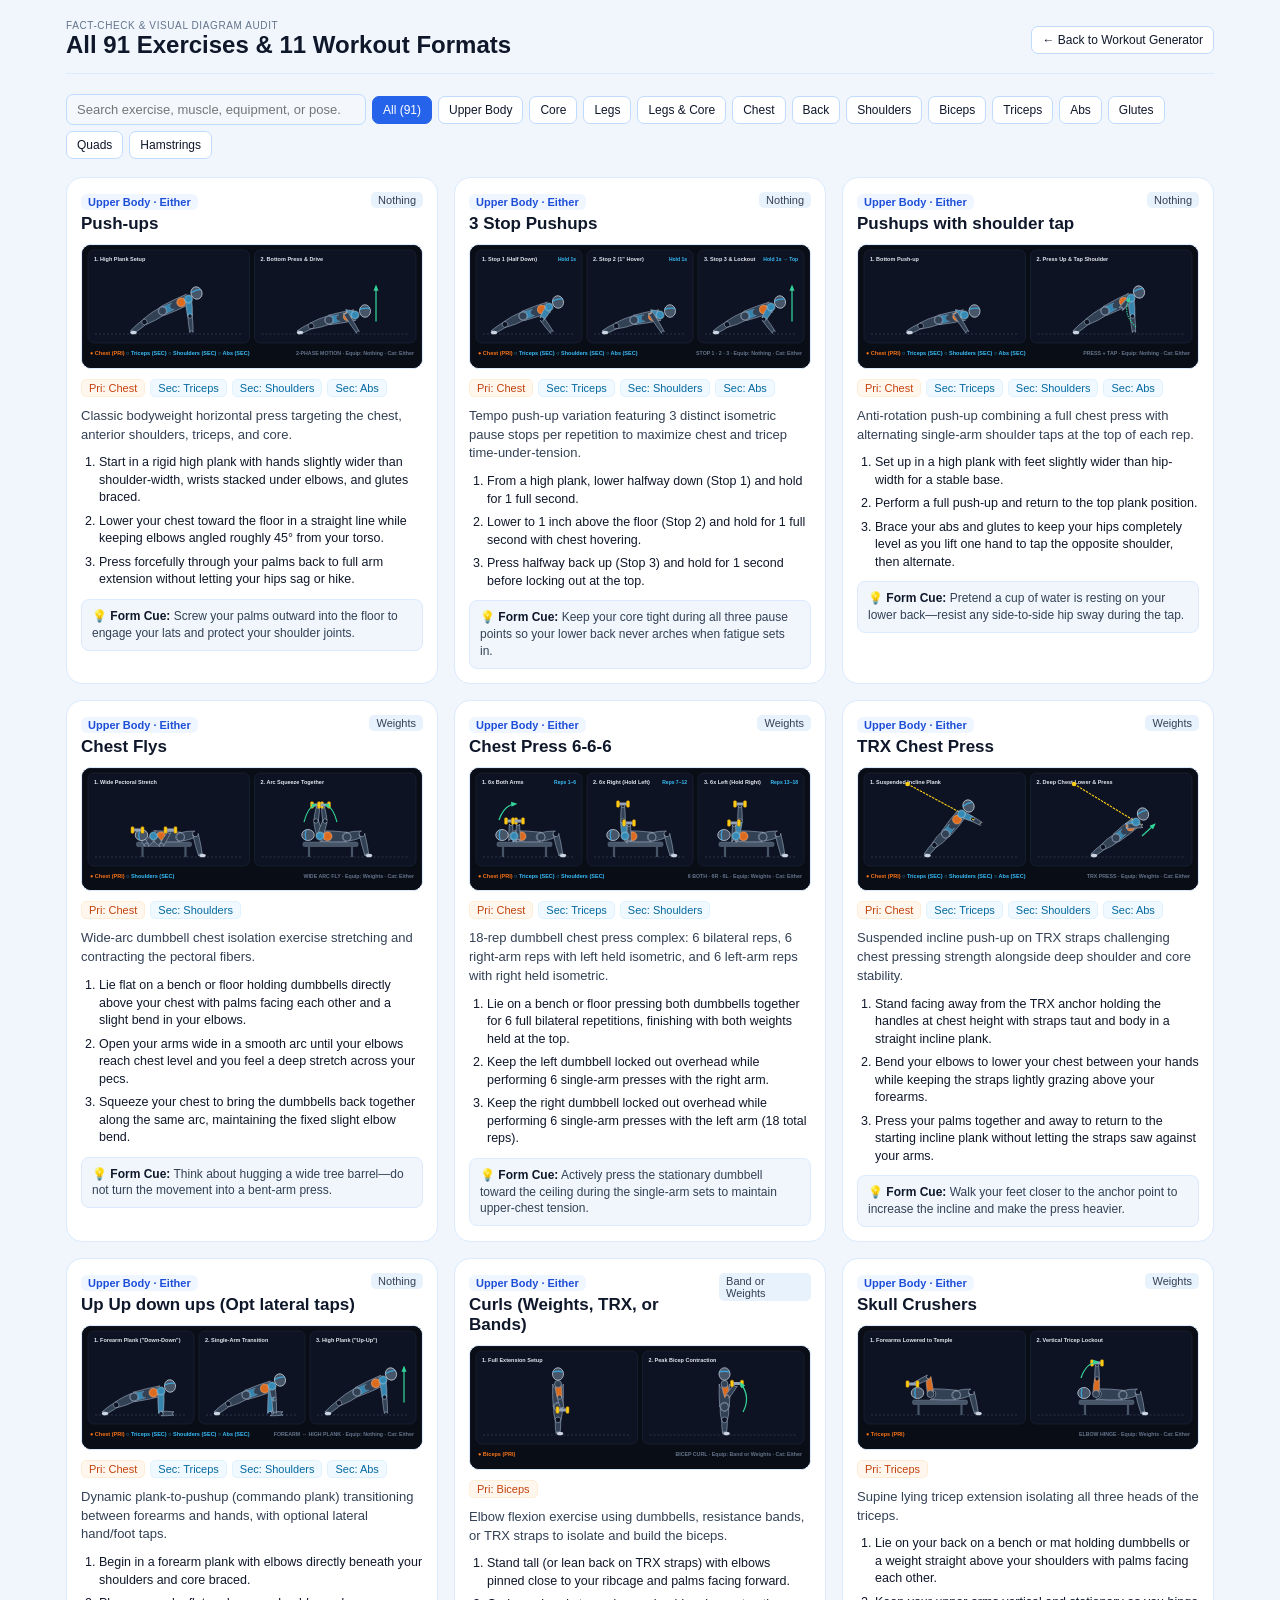
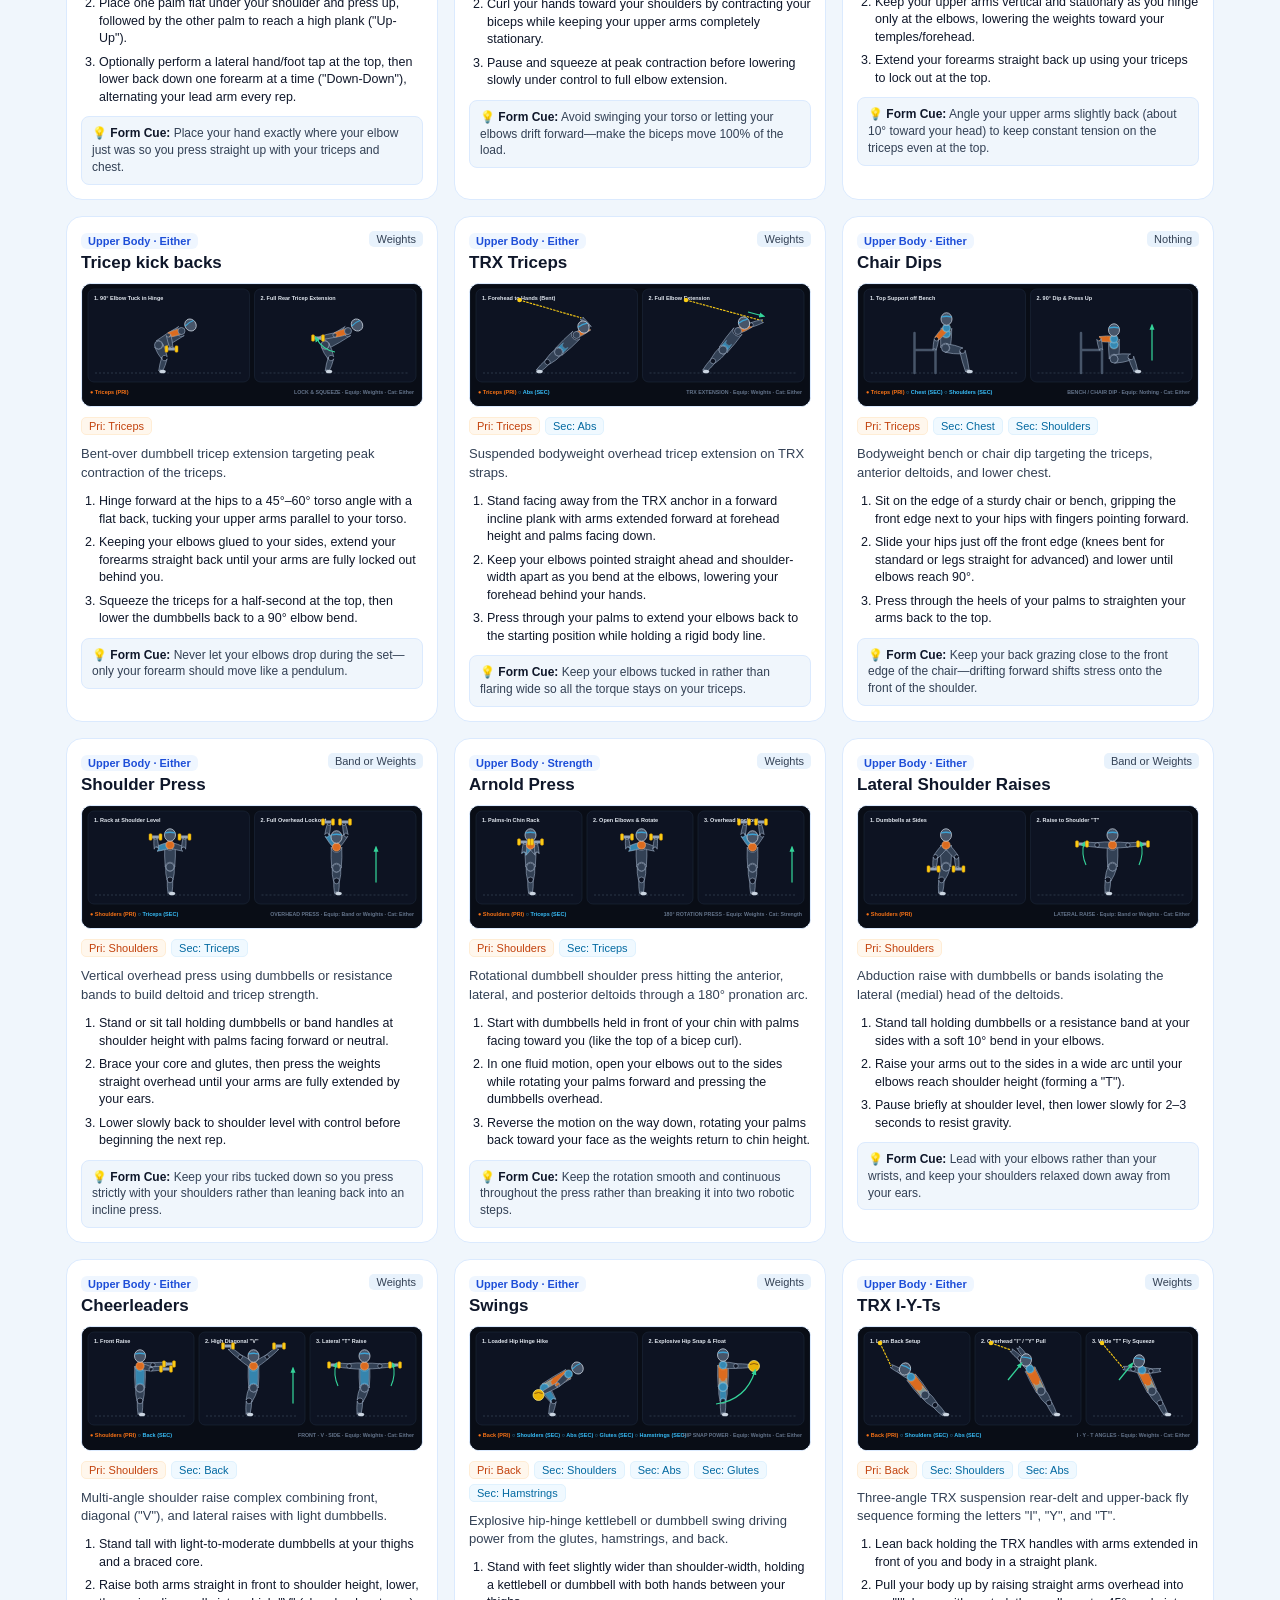
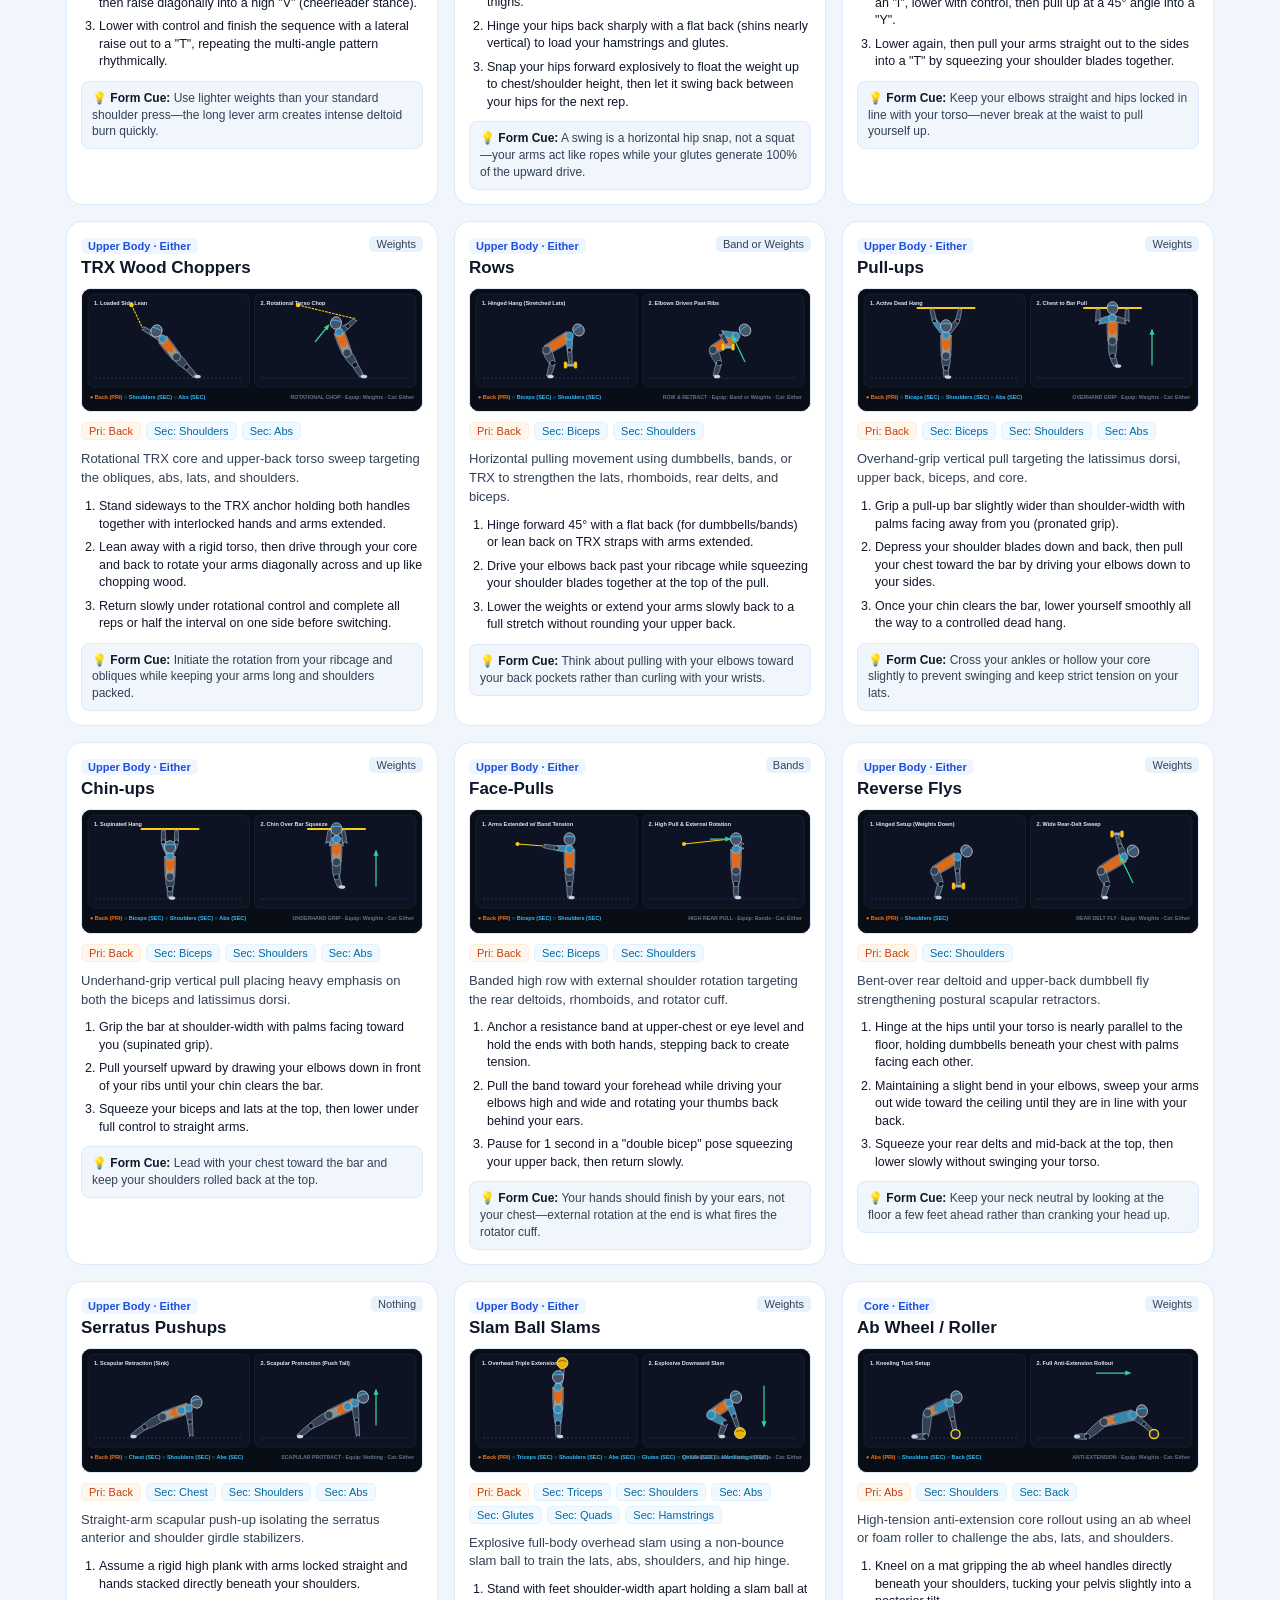
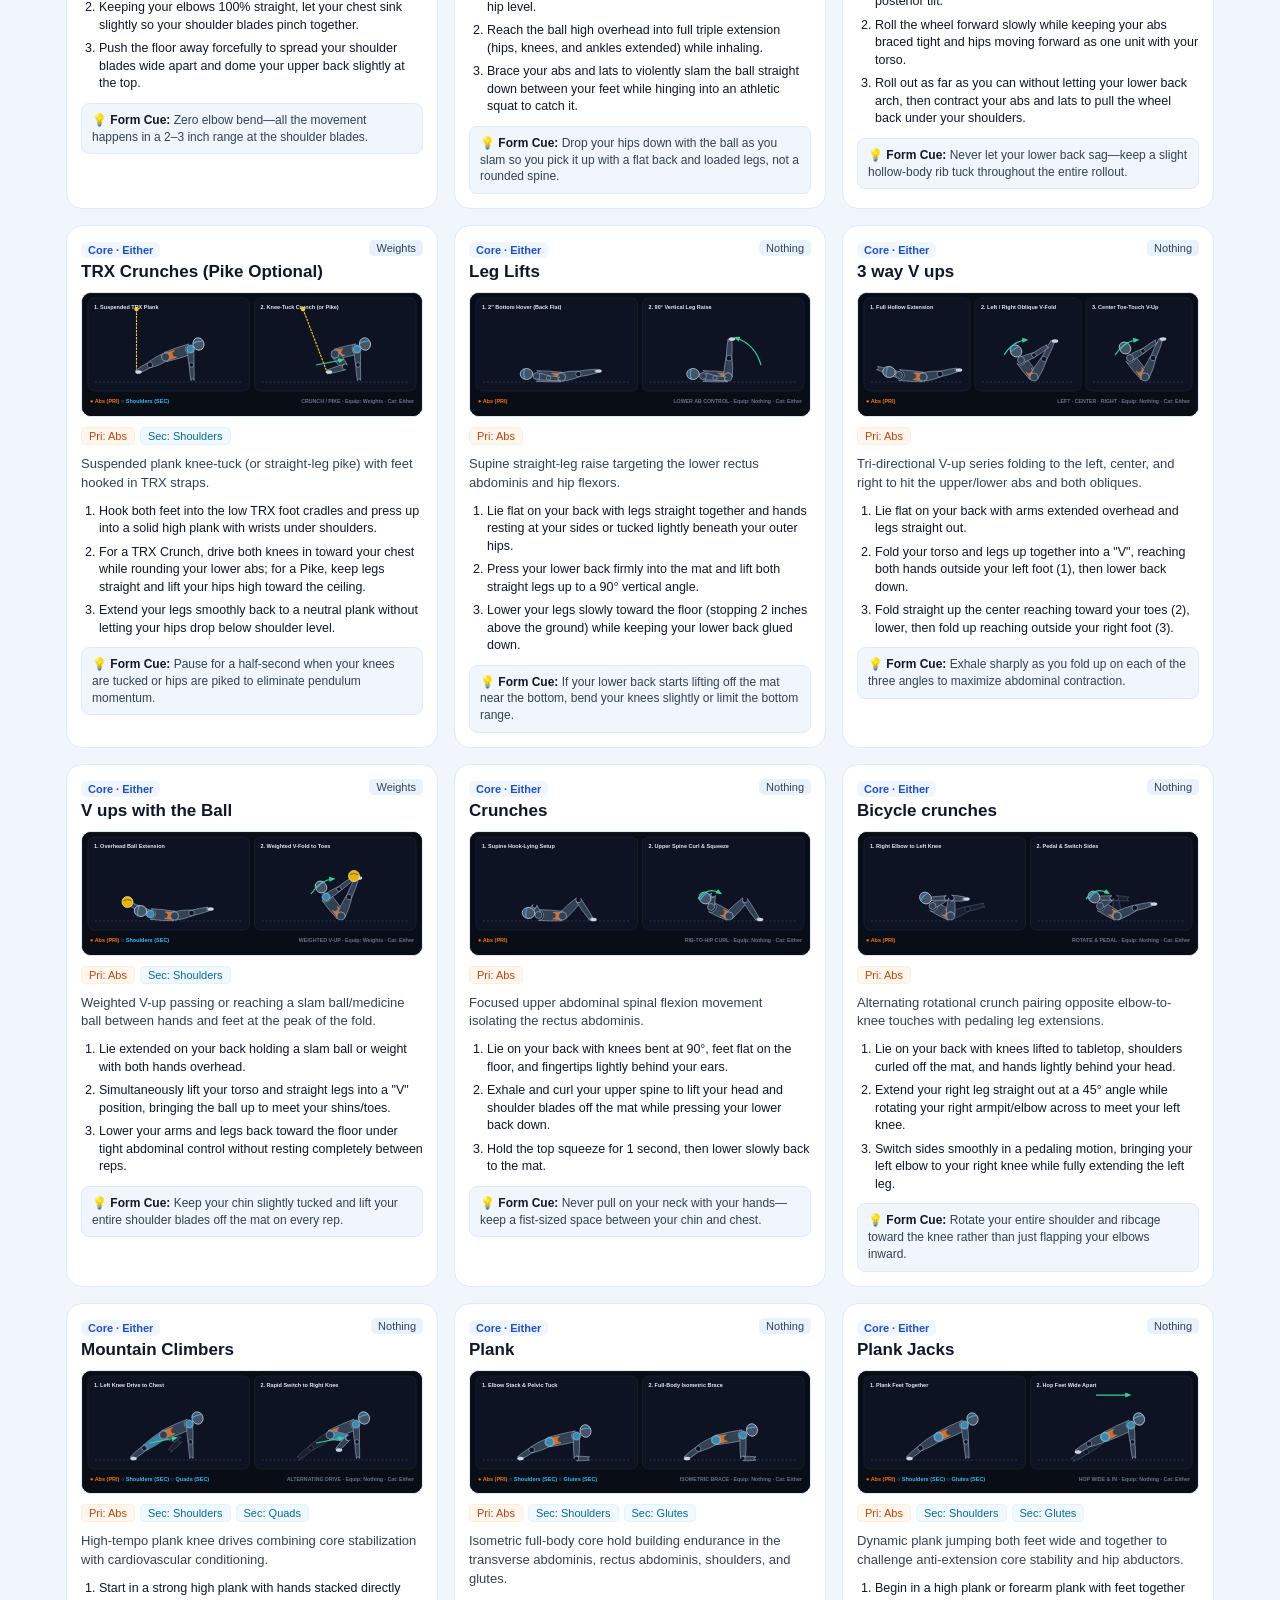
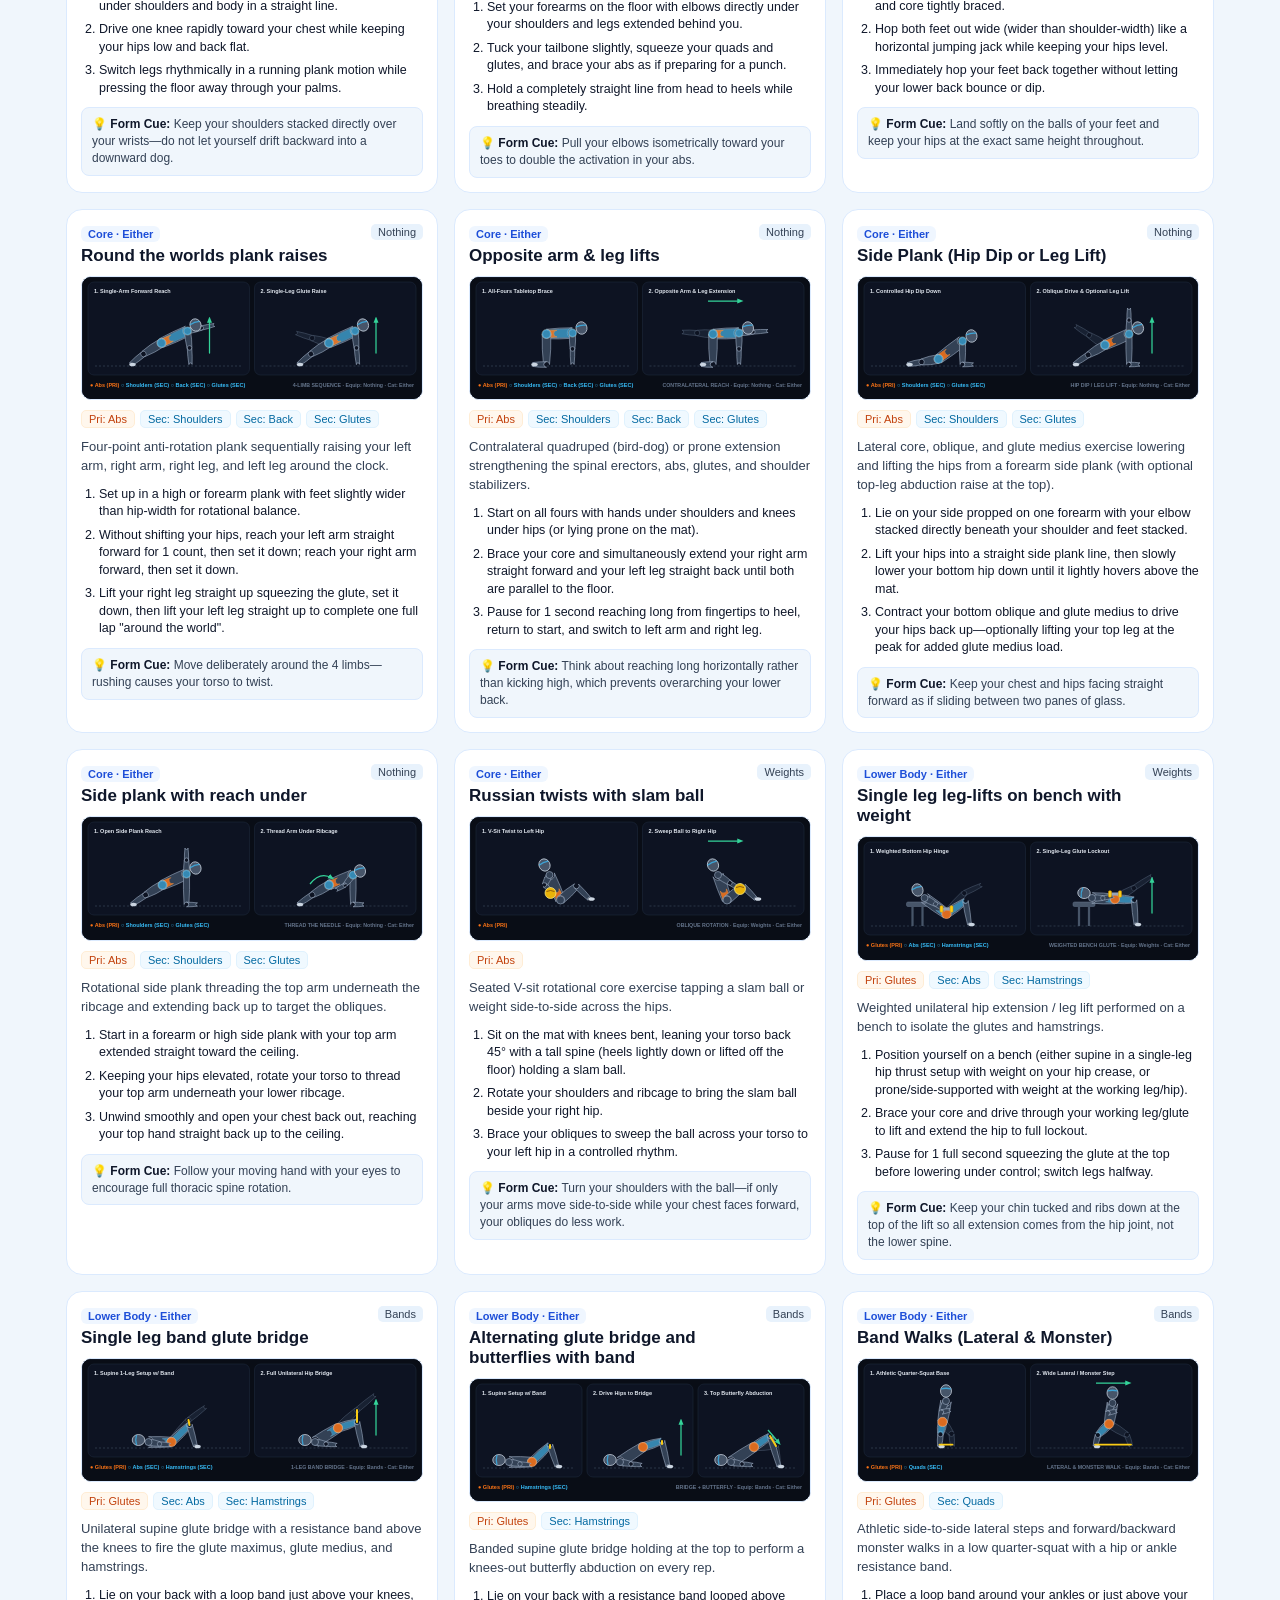
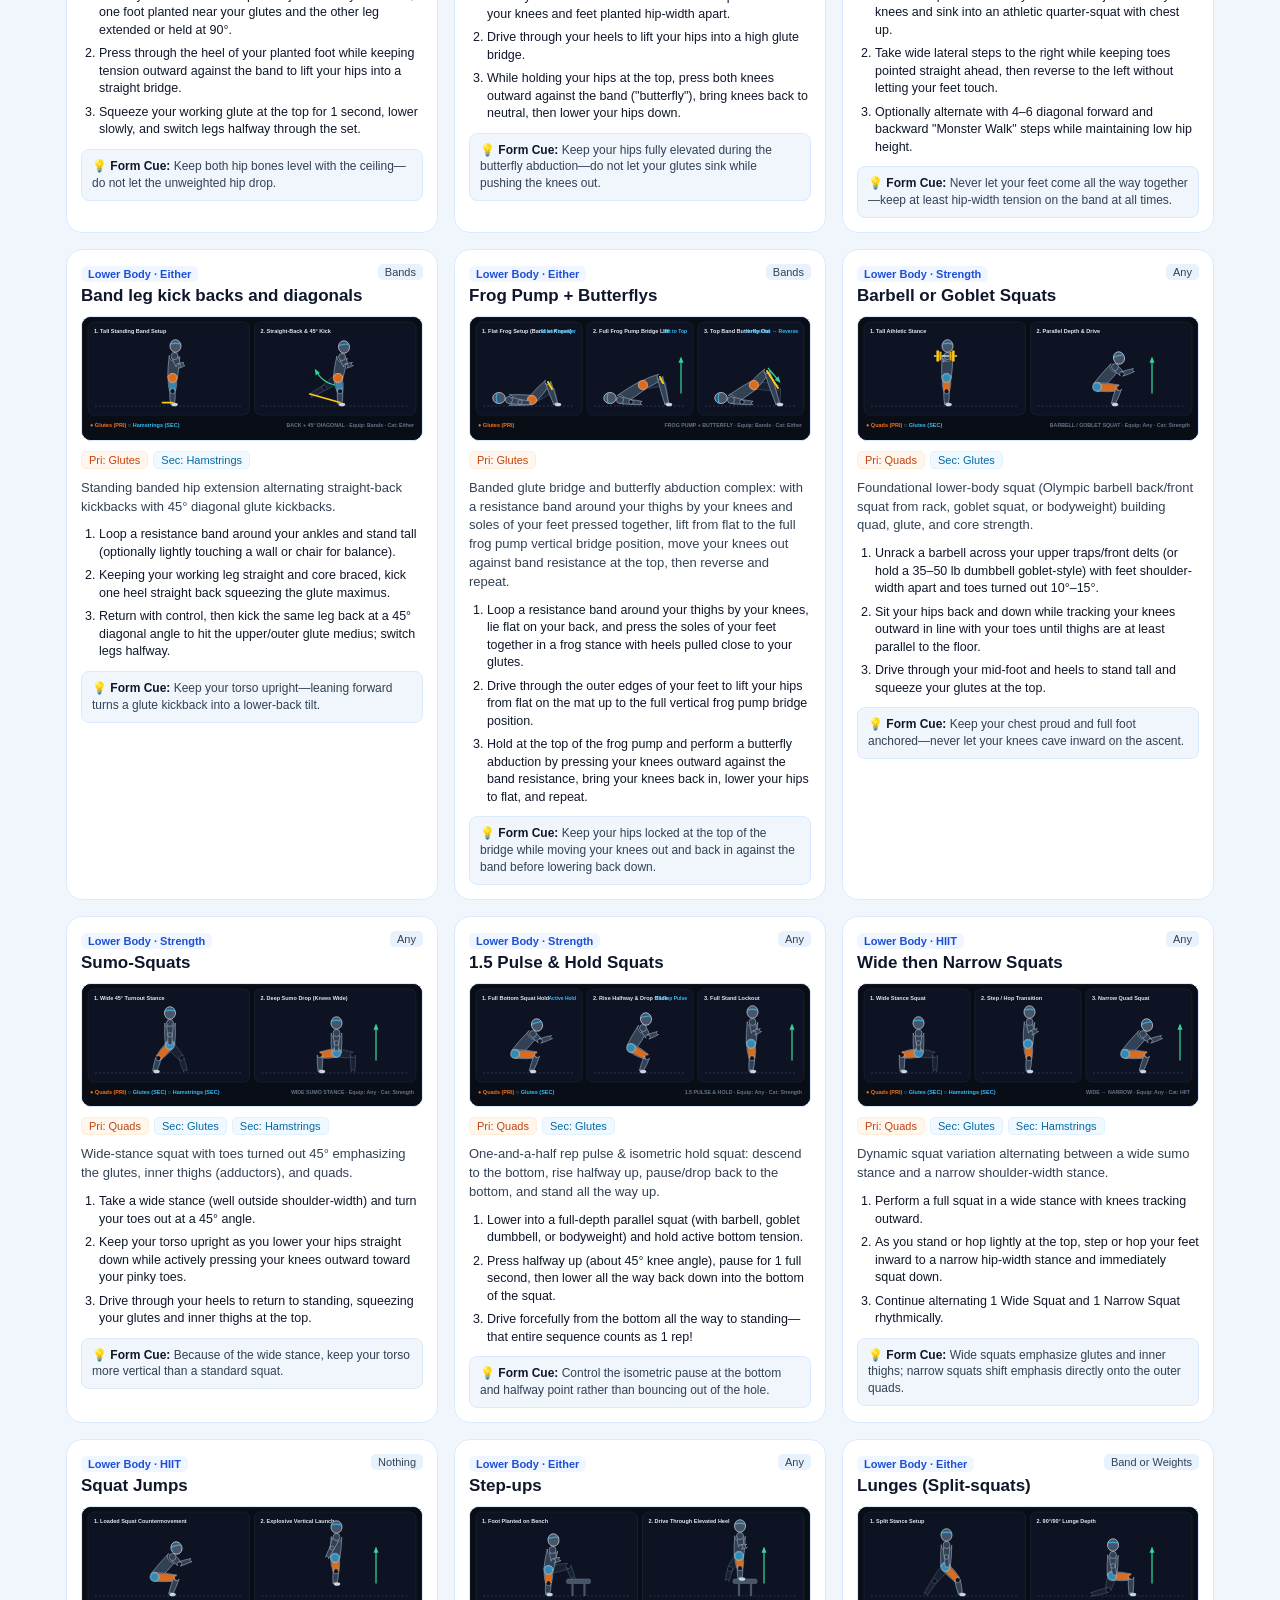
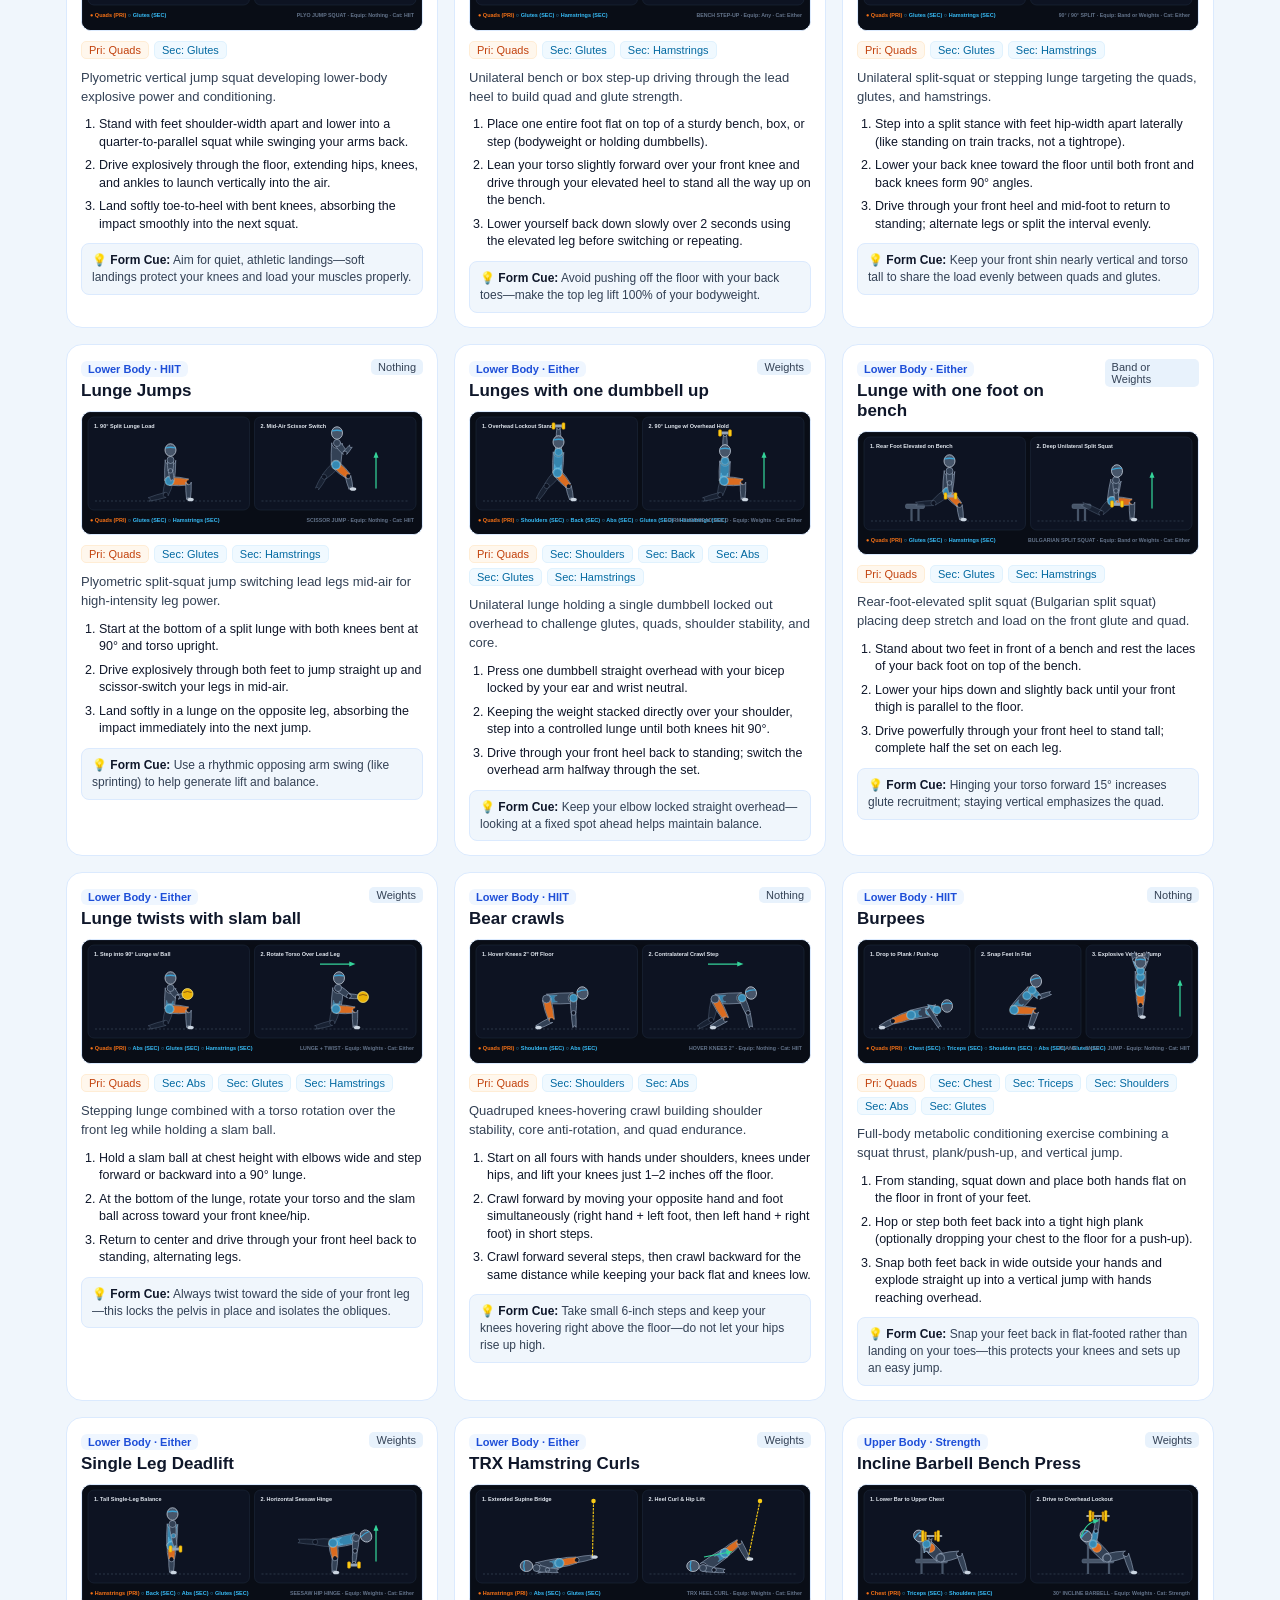
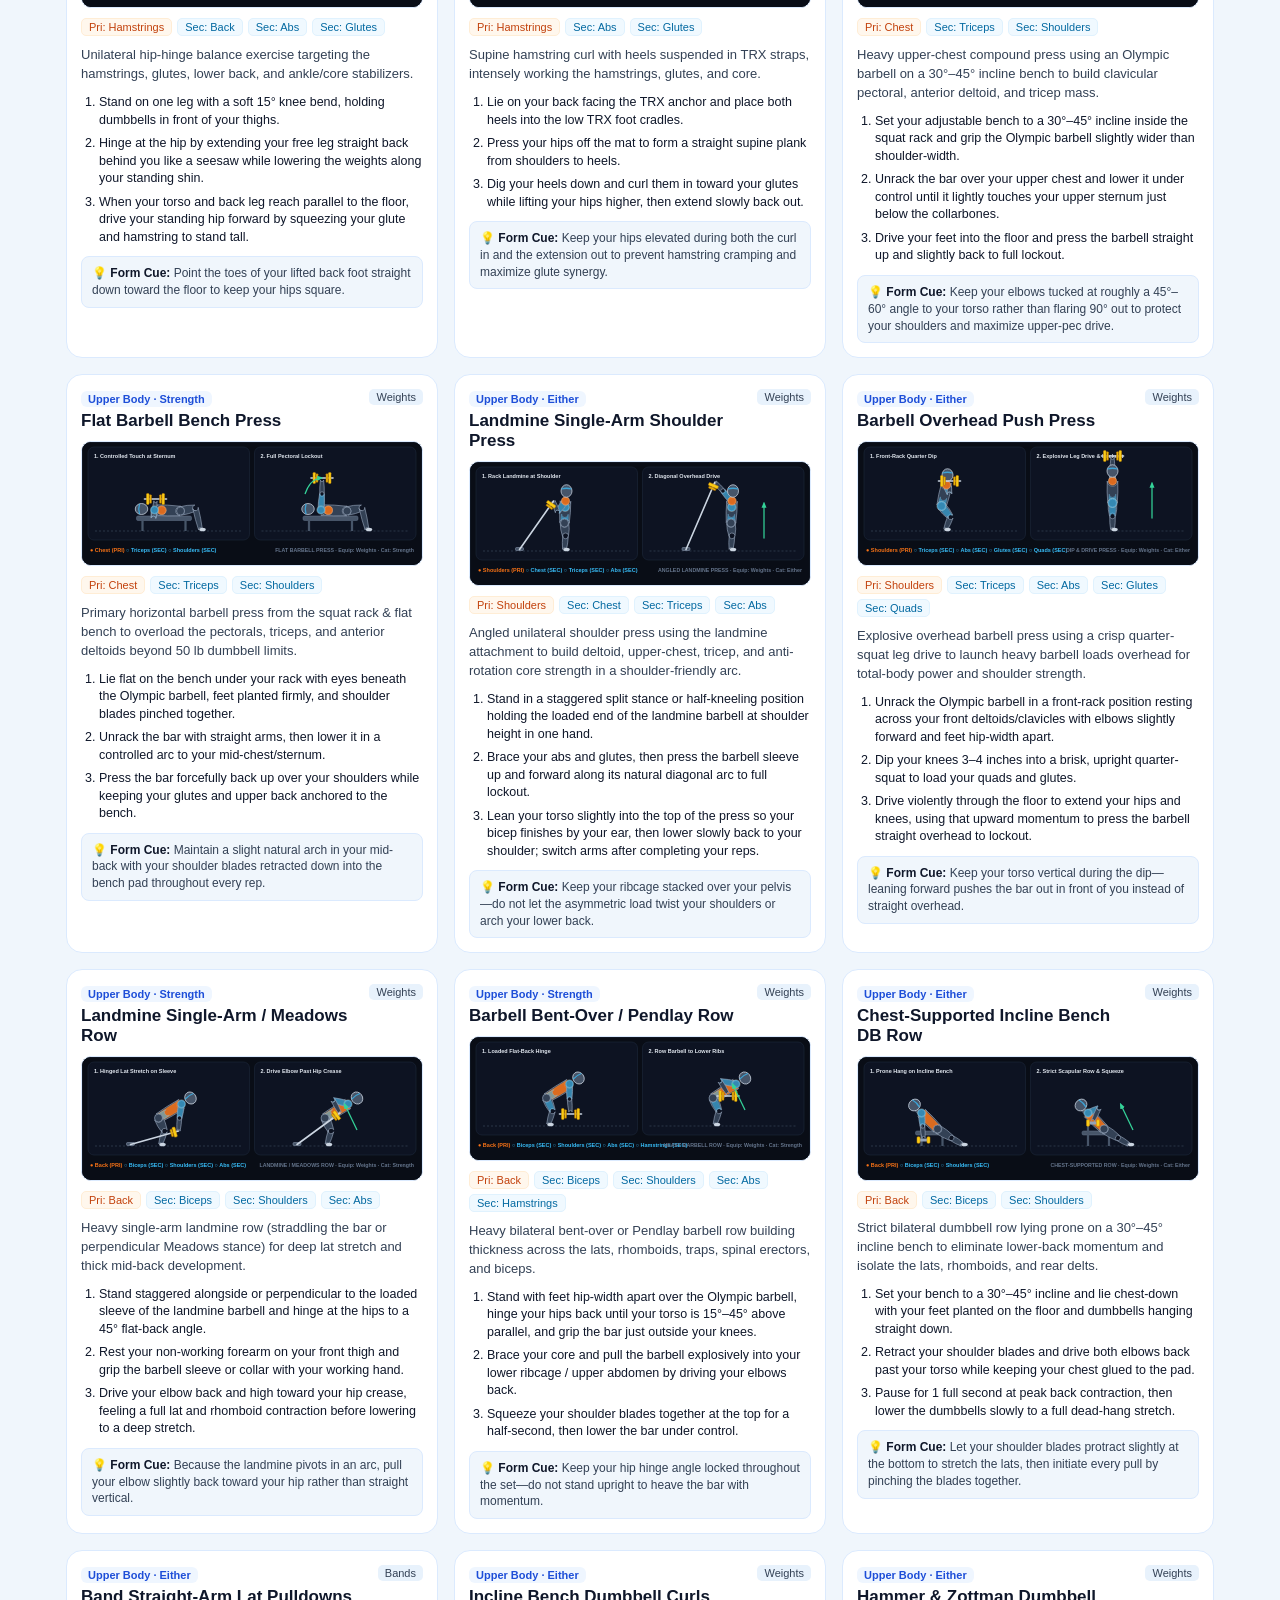
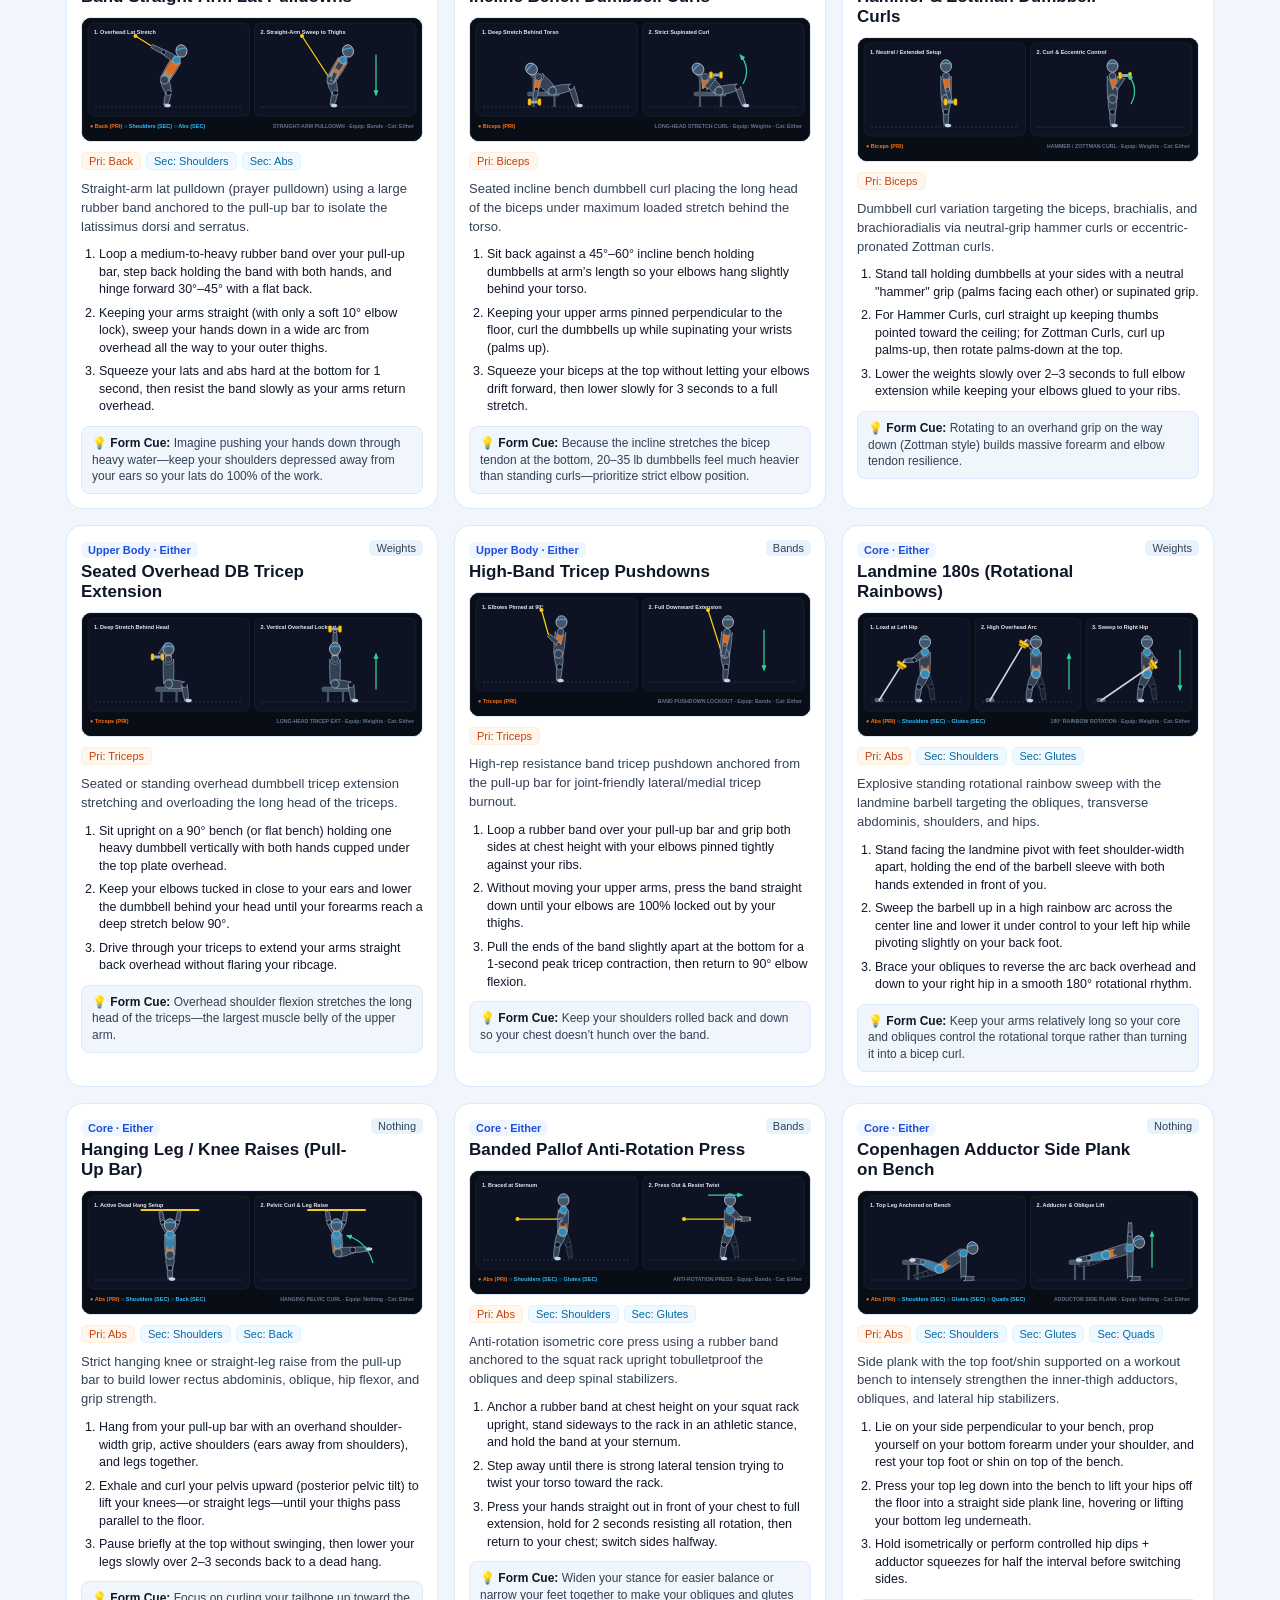
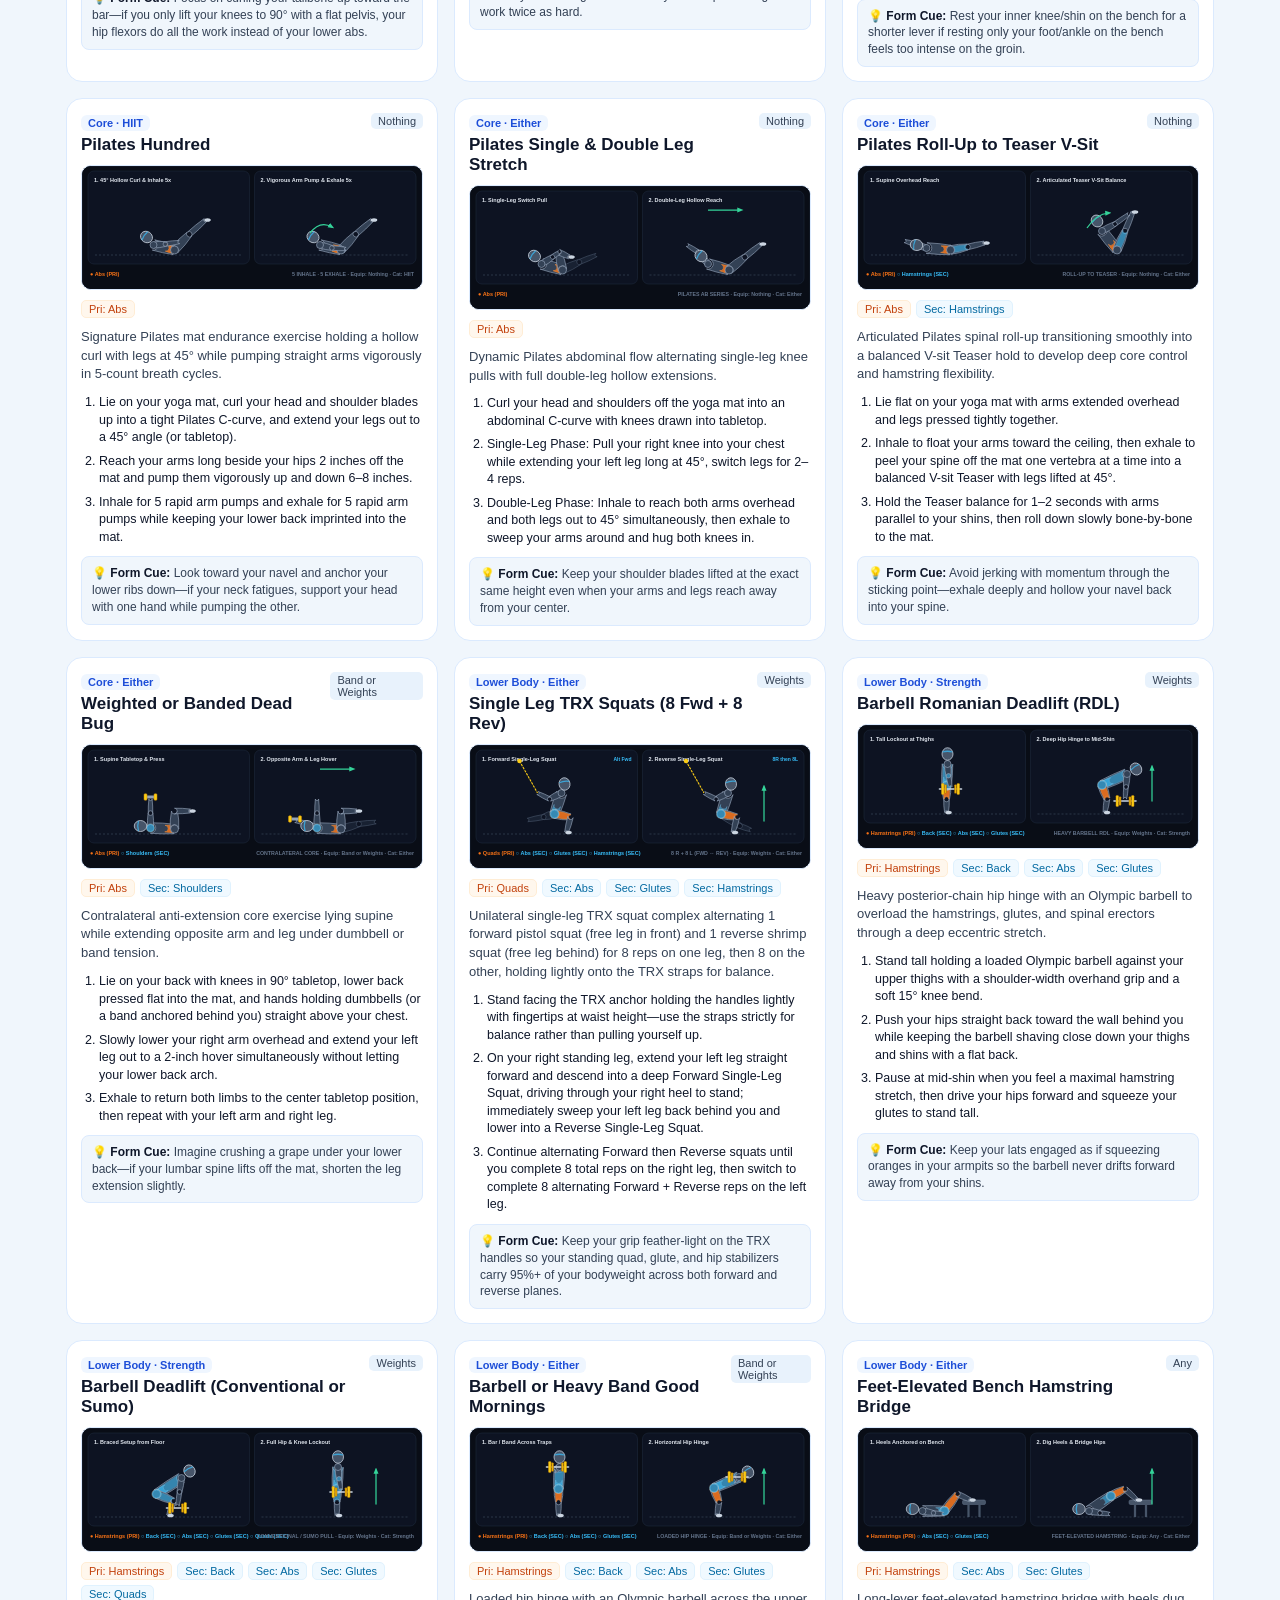
==== commit 96484496: "Add manual exercise write-in, Skater Hops, and Frog Pump + Butterflys (v30)" ====
--- a/qa-gallery.html
+++ b/qa-gallery.html
@@ -3,8 +3,8 @@
 <head>
   <meta charset="UTF-8" />
   <meta name="viewport" content="width=device-width, initial-scale=1.0, viewport-fit=cover" />
-  <title>90 Exercises &amp; Diagrams — Fact-Check &amp; QA Gallery</title>
-  <link rel="stylesheet" href="./src/styles.css?v=27" />
+  <title>91 Exercises &amp; Diagrams — Fact-Check &amp; QA Gallery</title>
+  <link rel="stylesheet" href="./src/styles.css?v=30" />
   <style>
     .qa-shell {
       max-width: 1180px;
@@ -68,14 +68,14 @@
     <header class="qa-header">
       <div>
         <span class="eyebrow-label">FACT-CHECK &amp; VISUAL DIAGRAM AUDIT</span>
-        <h1 style="margin:0;font-size:24px;">All 90 Exercises &amp; 11 Workout Formats</h1>
+        <h1 style="margin:0;font-size:24px;">All 91 Exercises &amp; 11 Workout Formats</h1>
       </div>
       <a href="./index.html" class="secondary-pill-btn">← Back to Workout Generator</a>
     </header>
 
     <div class="qa-filter-bar">
       <input id="qaSearch" type="search" placeholder="Search exercise, muscle, equipment, or pose..." class="search-input" style="max-width:300px;" />
-      <button class="secondary-pill-btn active" data-filter="all" type="button">All (90)</button>
+      <button class="secondary-pill-btn active" data-filter="all" type="button">All (91)</button>
       <button class="secondary-pill-btn" data-filter="Upper Body" type="button">Upper Body</button>
       <button class="secondary-pill-btn" data-filter="Core" type="button">Core</button>
       <button class="secondary-pill-btn" data-filter="Legs" type="button">Legs</button>
@@ -107,11 +107,11 @@
         refreshing = true;
         window.location.reload();
       });
-      navigator.serviceWorker.register('./sw.js?v=27', { updateViaCache: 'none' }).then(reg => reg.update()).catch(() => {});
+      navigator.serviceWorker.register('./sw.js?v=30', { updateViaCache: 'none' }).then(reg => reg.update()).catch(() => {});
     }
 
     const ds = new DataService();
-    await ds.init('./data/sheet-data.json?v=27', './data/enrichments.json?v=27');
+    await ds.init('./data/sheet-data.json?v=30', './data/enrichments.json?v=30');
 
     const totalExCount = ds.sheetData.exercises.length;
     const totalWkCount = ds.sheetData.workouts.length;
--- a/src/styles.css
+++ b/src/styles.css
@@ -1155,6 +1155,35 @@
   border-color: var(--link-color);
 }
 
+.manual-write-in-row {
+  display: flex;
+  align-items: center;
+  gap: 6px;
+}
+
+.manual-write-in-input {
+  flex: 1;
+  min-width: 0;
+}
+
+.manual-write-in-btn {
+  flex-shrink: 0;
+  white-space: nowrap;
+  background: var(--accent-blue-soft);
+  color: var(--accent-blue-text);
+  border: 1px solid #bfdbfe;
+  border-radius: 7px;
+  padding: 7px 11px;
+  font-size: 12px;
+  font-weight: 700;
+  cursor: pointer;
+}
+
+.manual-write-in-btn:hover {
+  background: #dbeafe;
+  border-color: #93c5fd;
+}
+
 .segmented-control {
   display: flex;
   background: var(--bg-card-elevated);
@@ -1853,10 +1882,11 @@
 
 /* Sequence Timeline Strip */
 .timer-sequence-timeline {
+  position: relative;
   display: flex;
   gap: 5px;
   overflow-x: auto;
-  padding: 4px 2px 6px;
+  padding: 4px 4px 6px;
 }
 
 .timer-seq-chip {
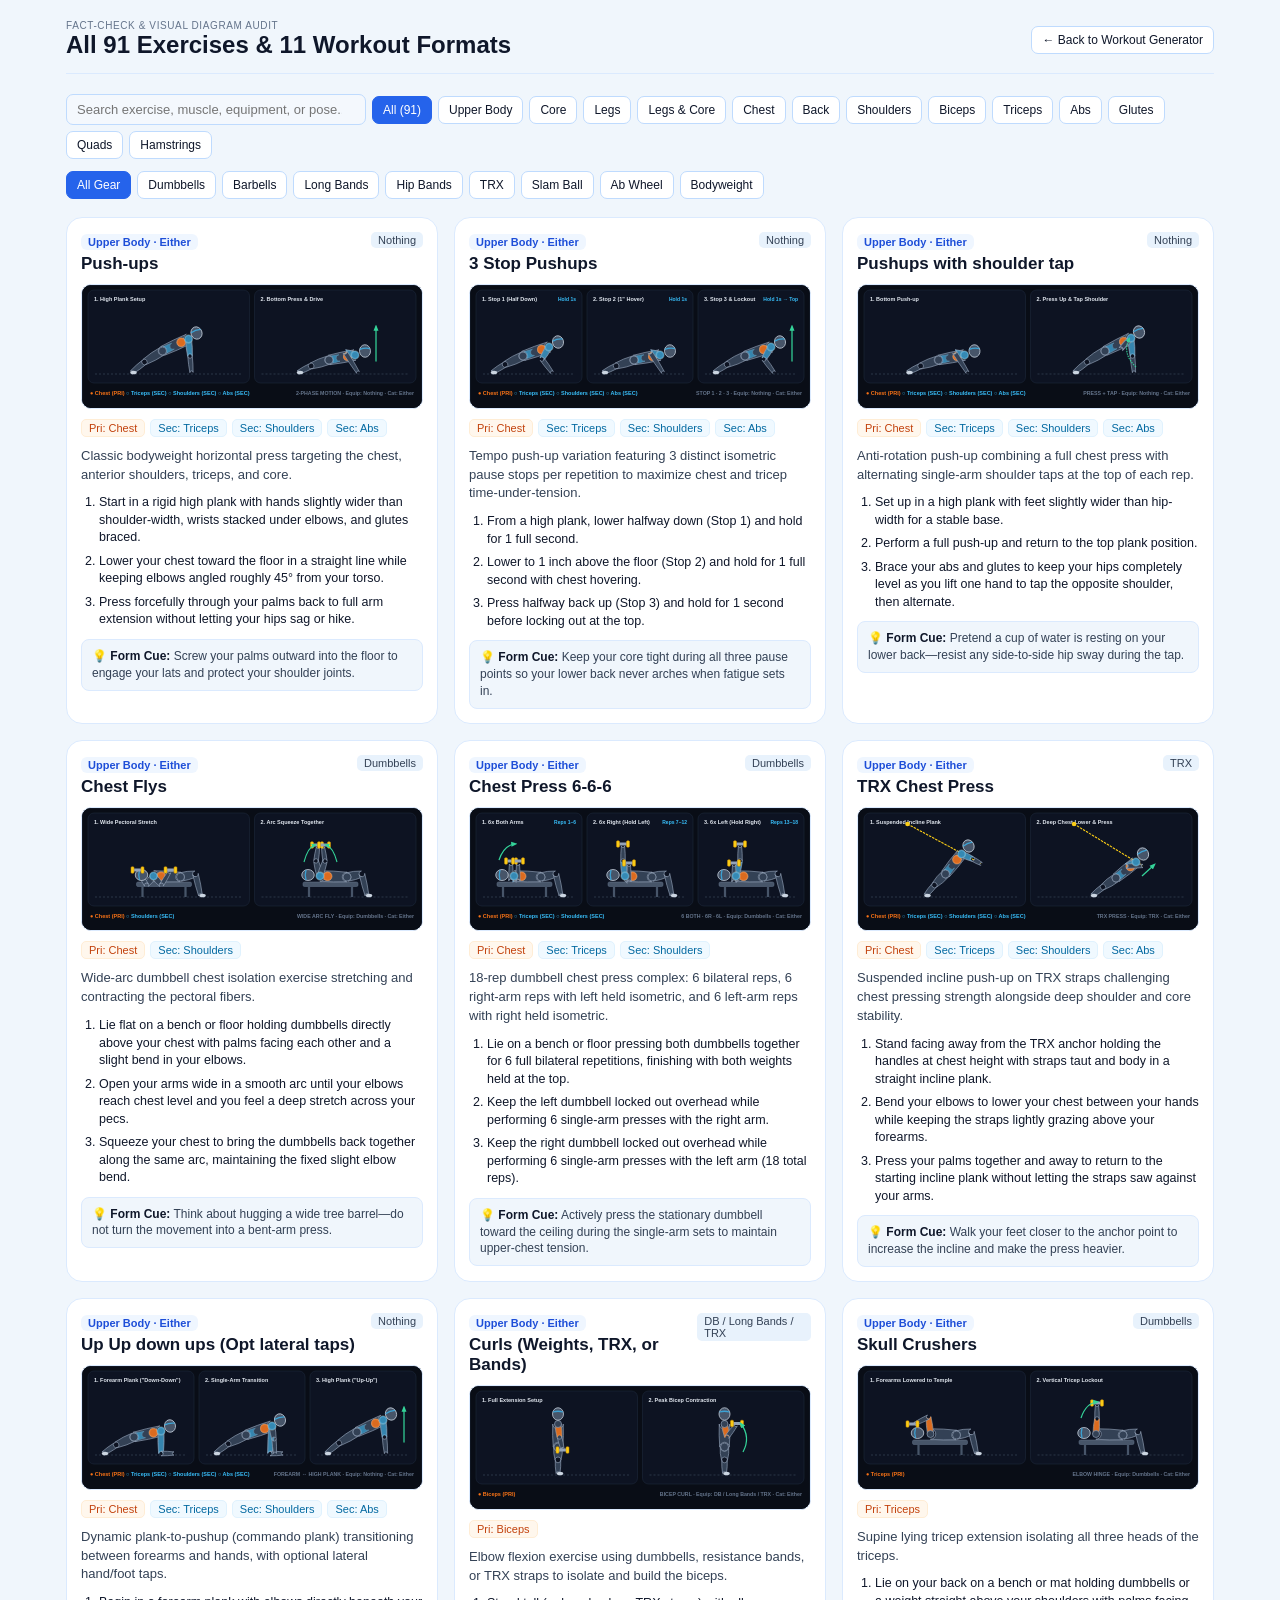
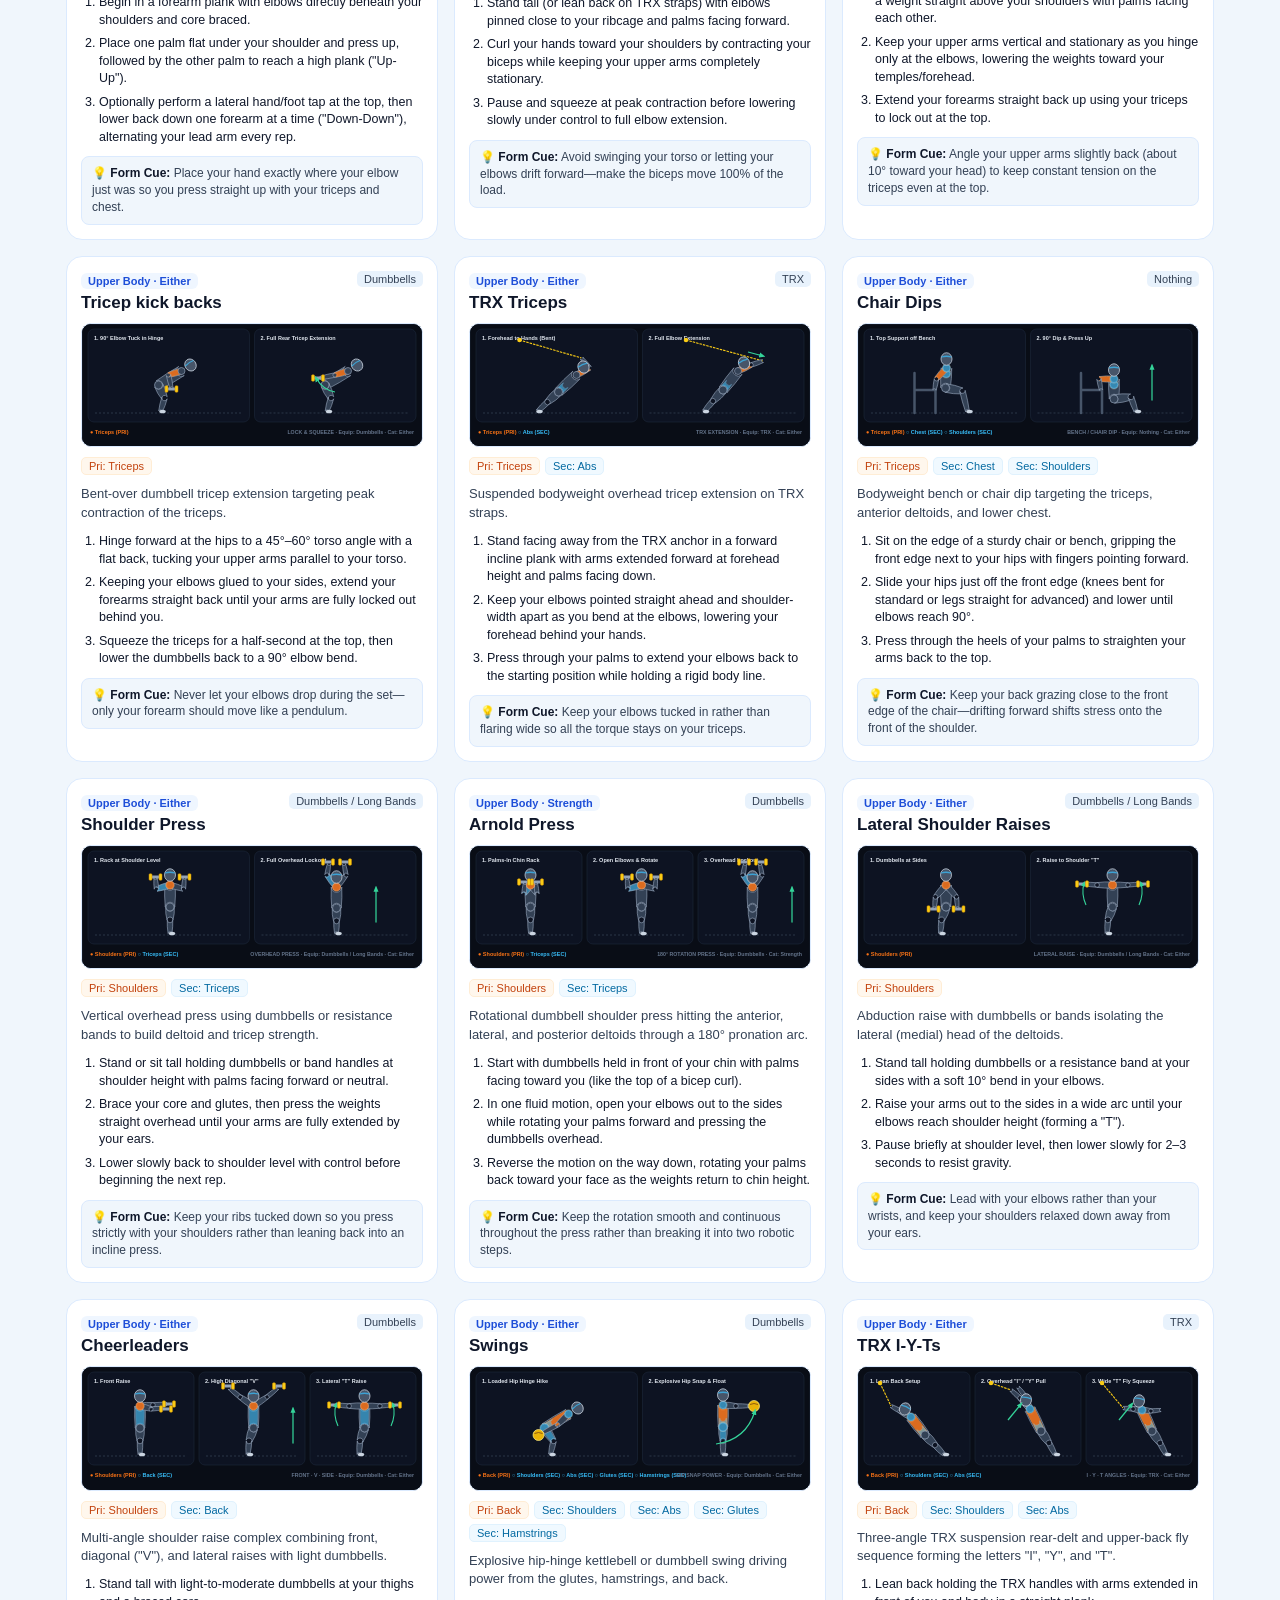
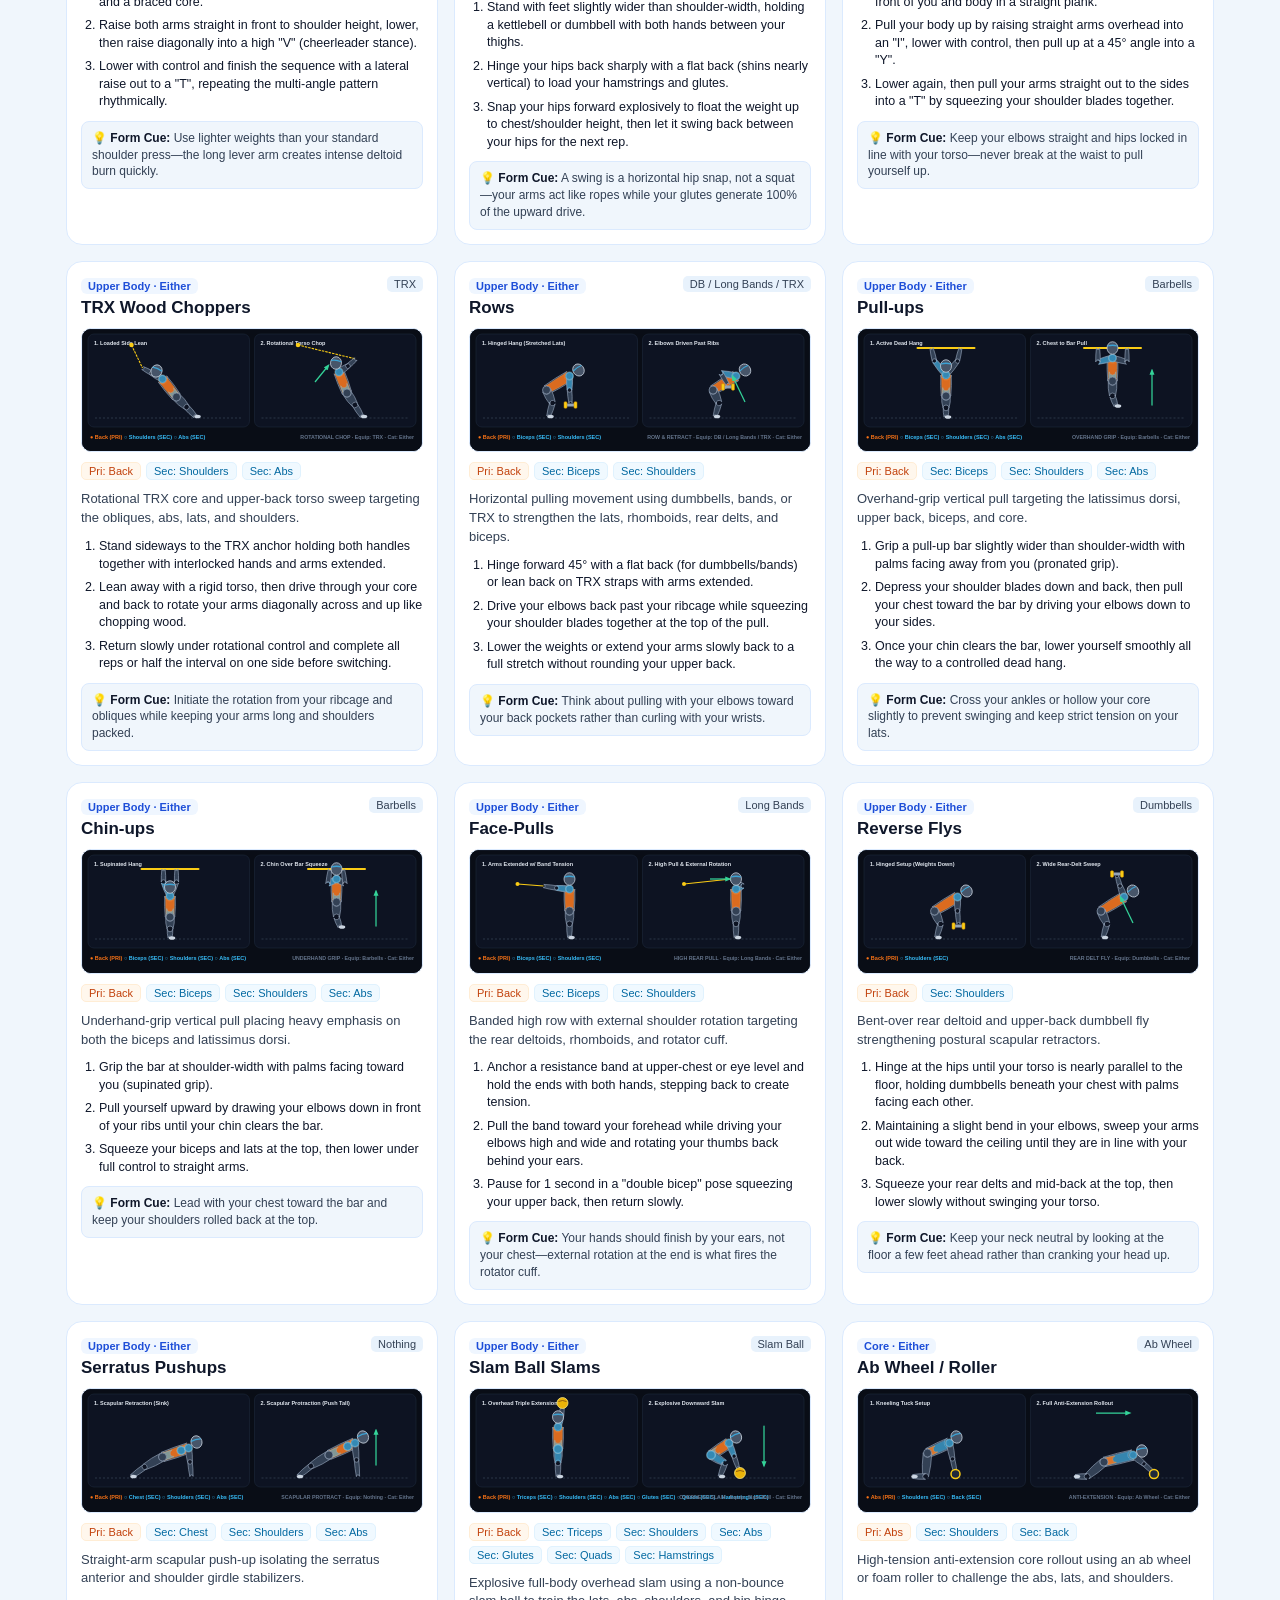
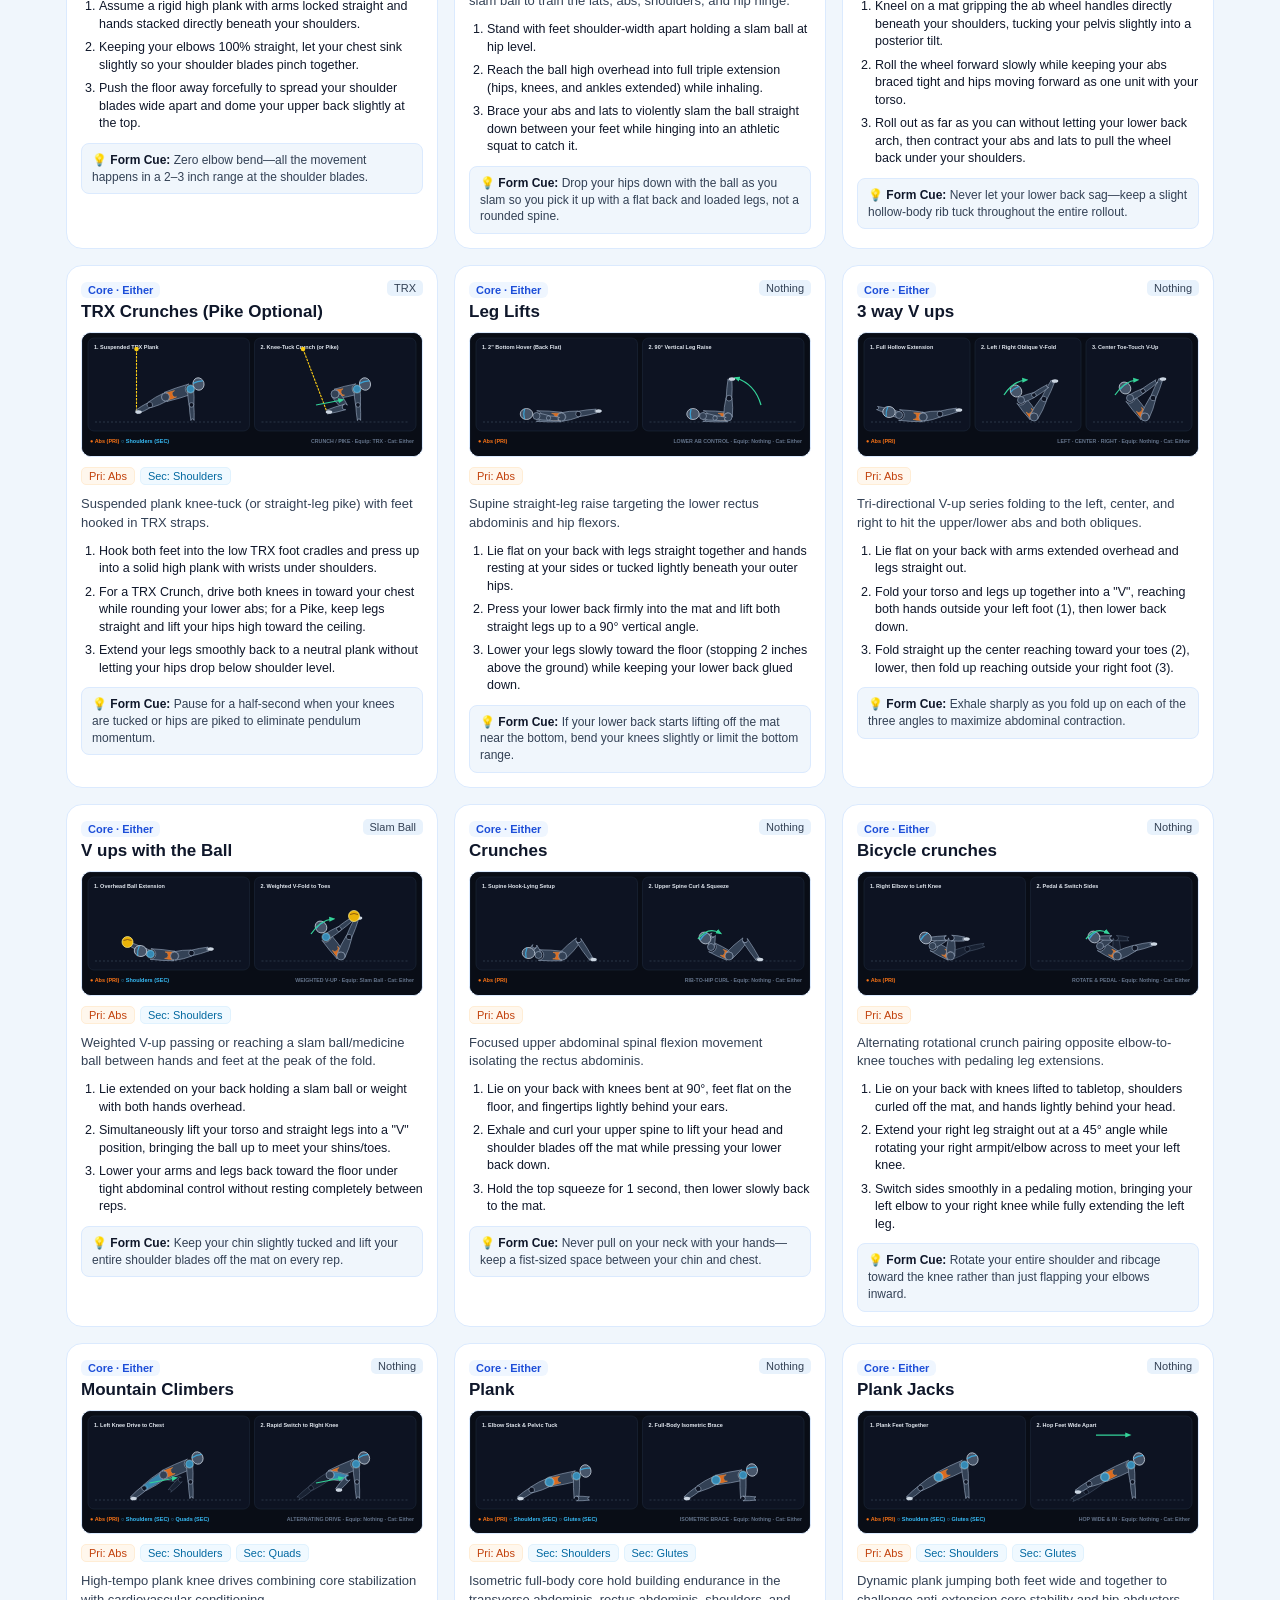
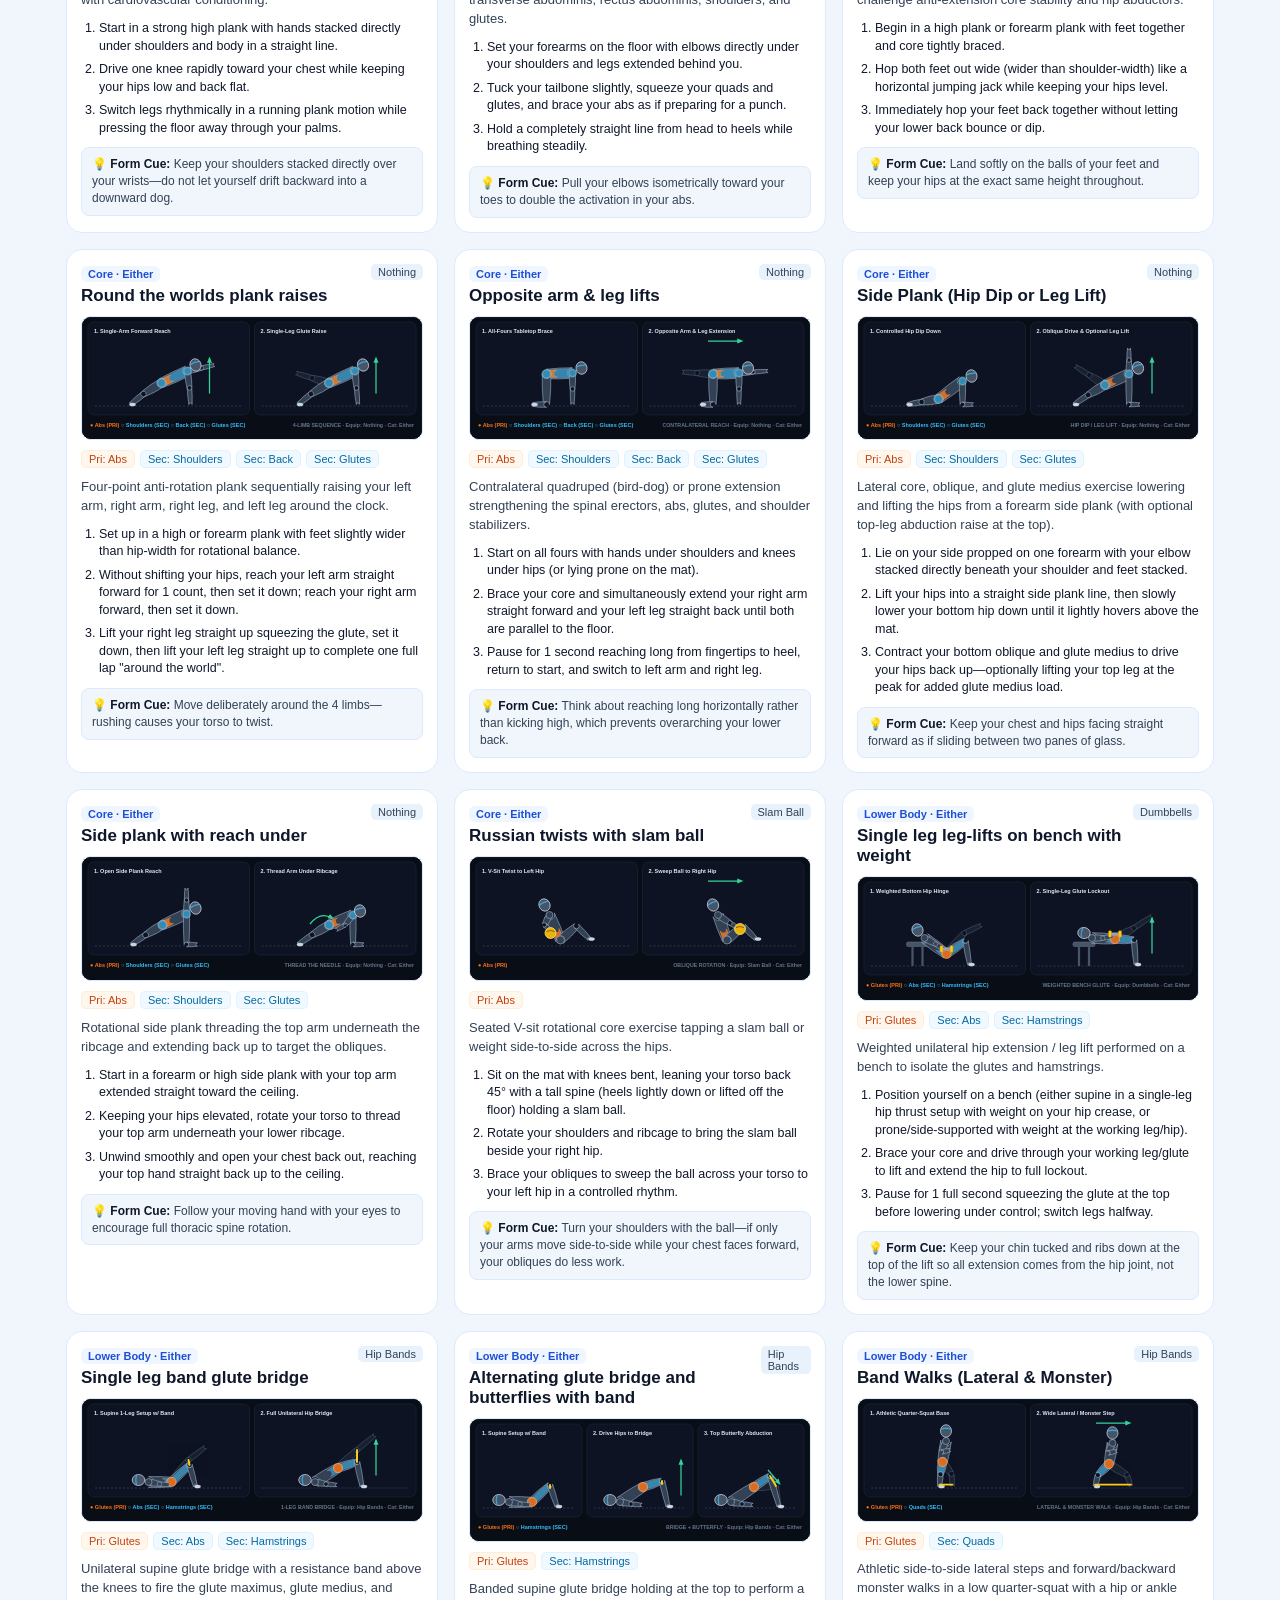
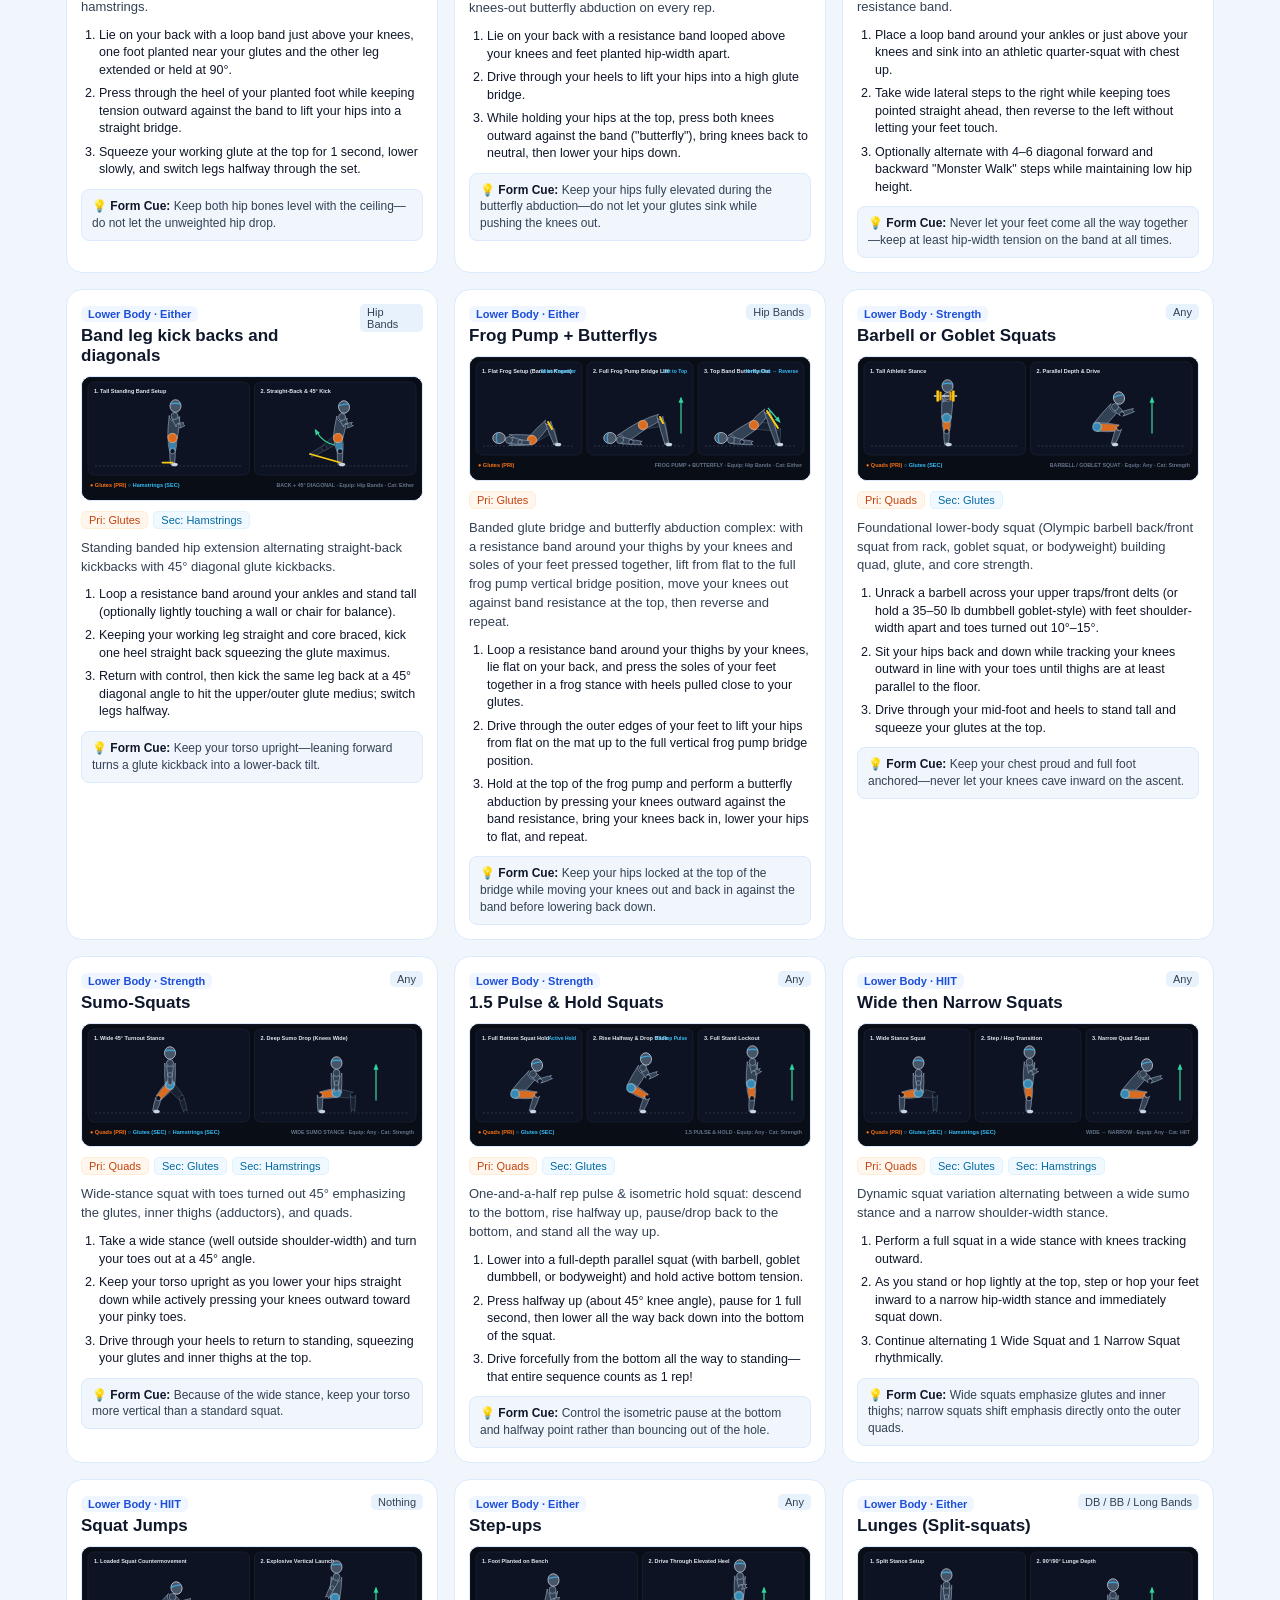
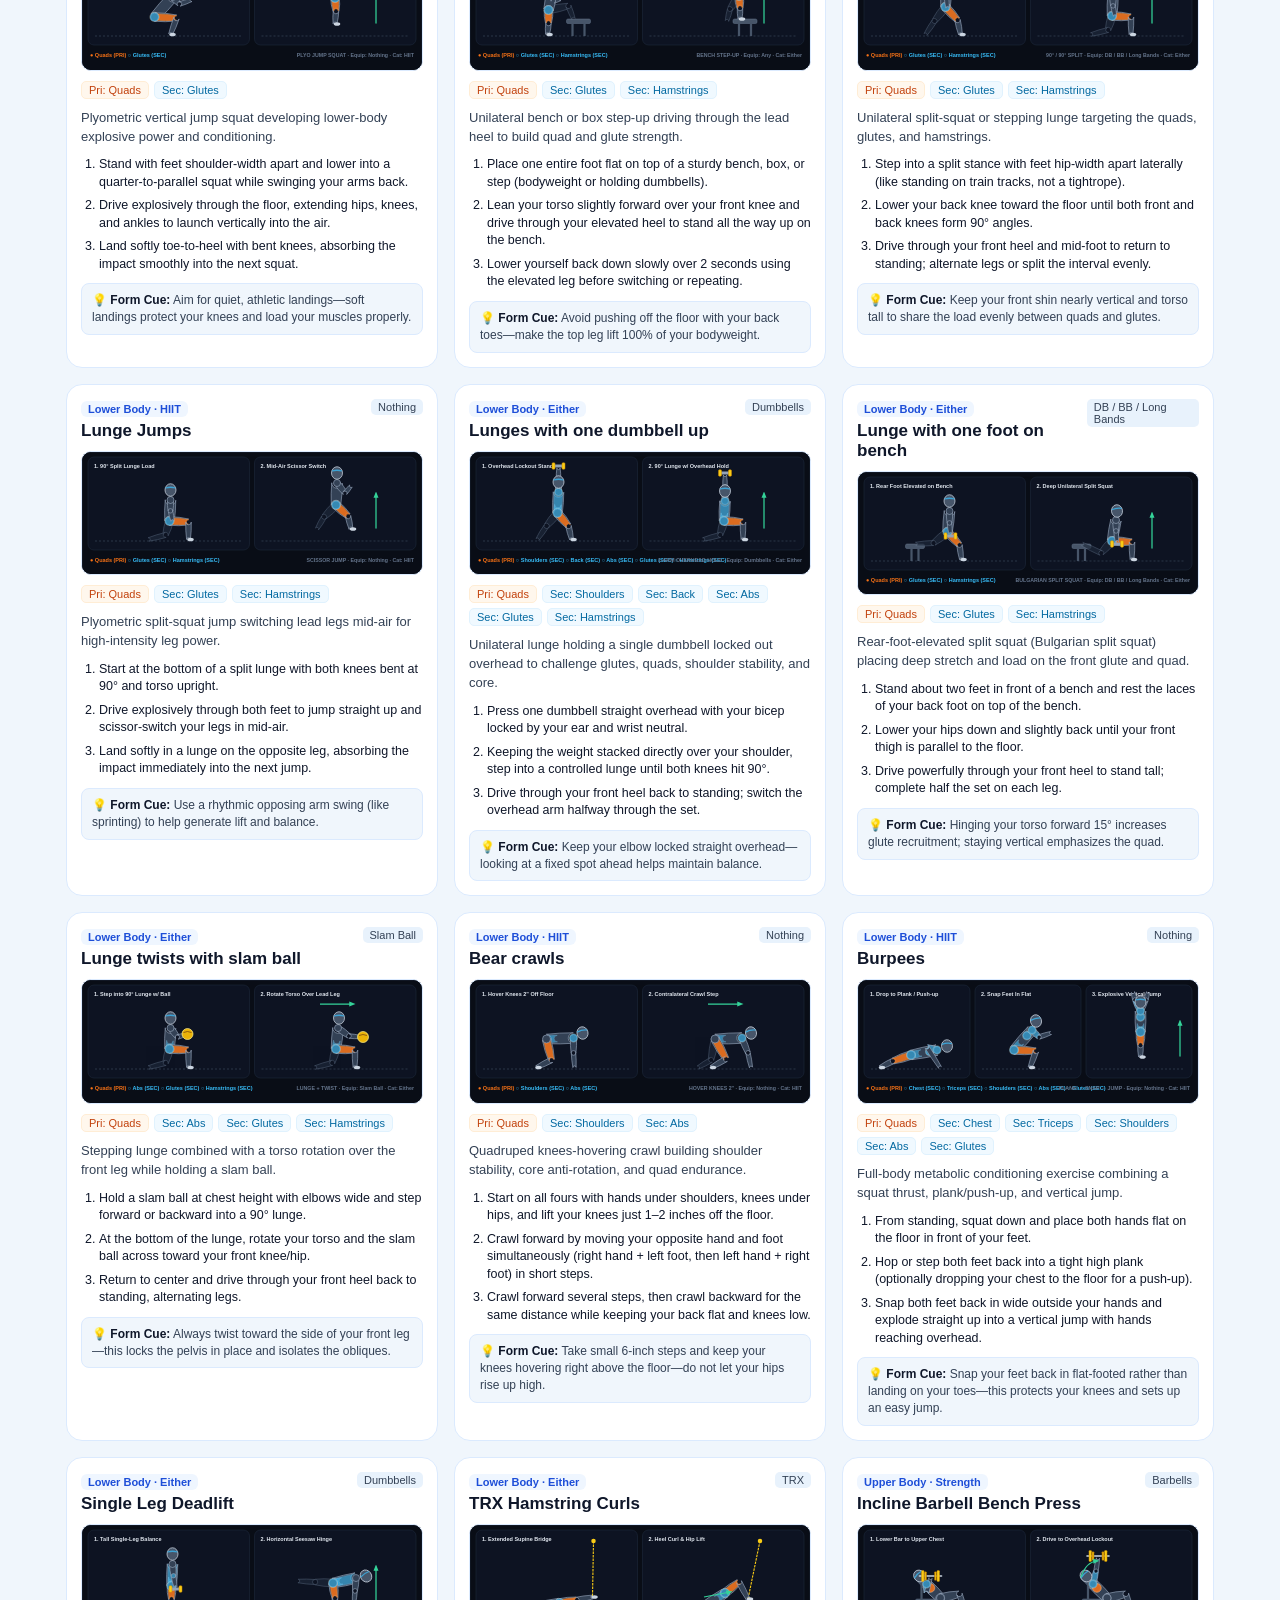
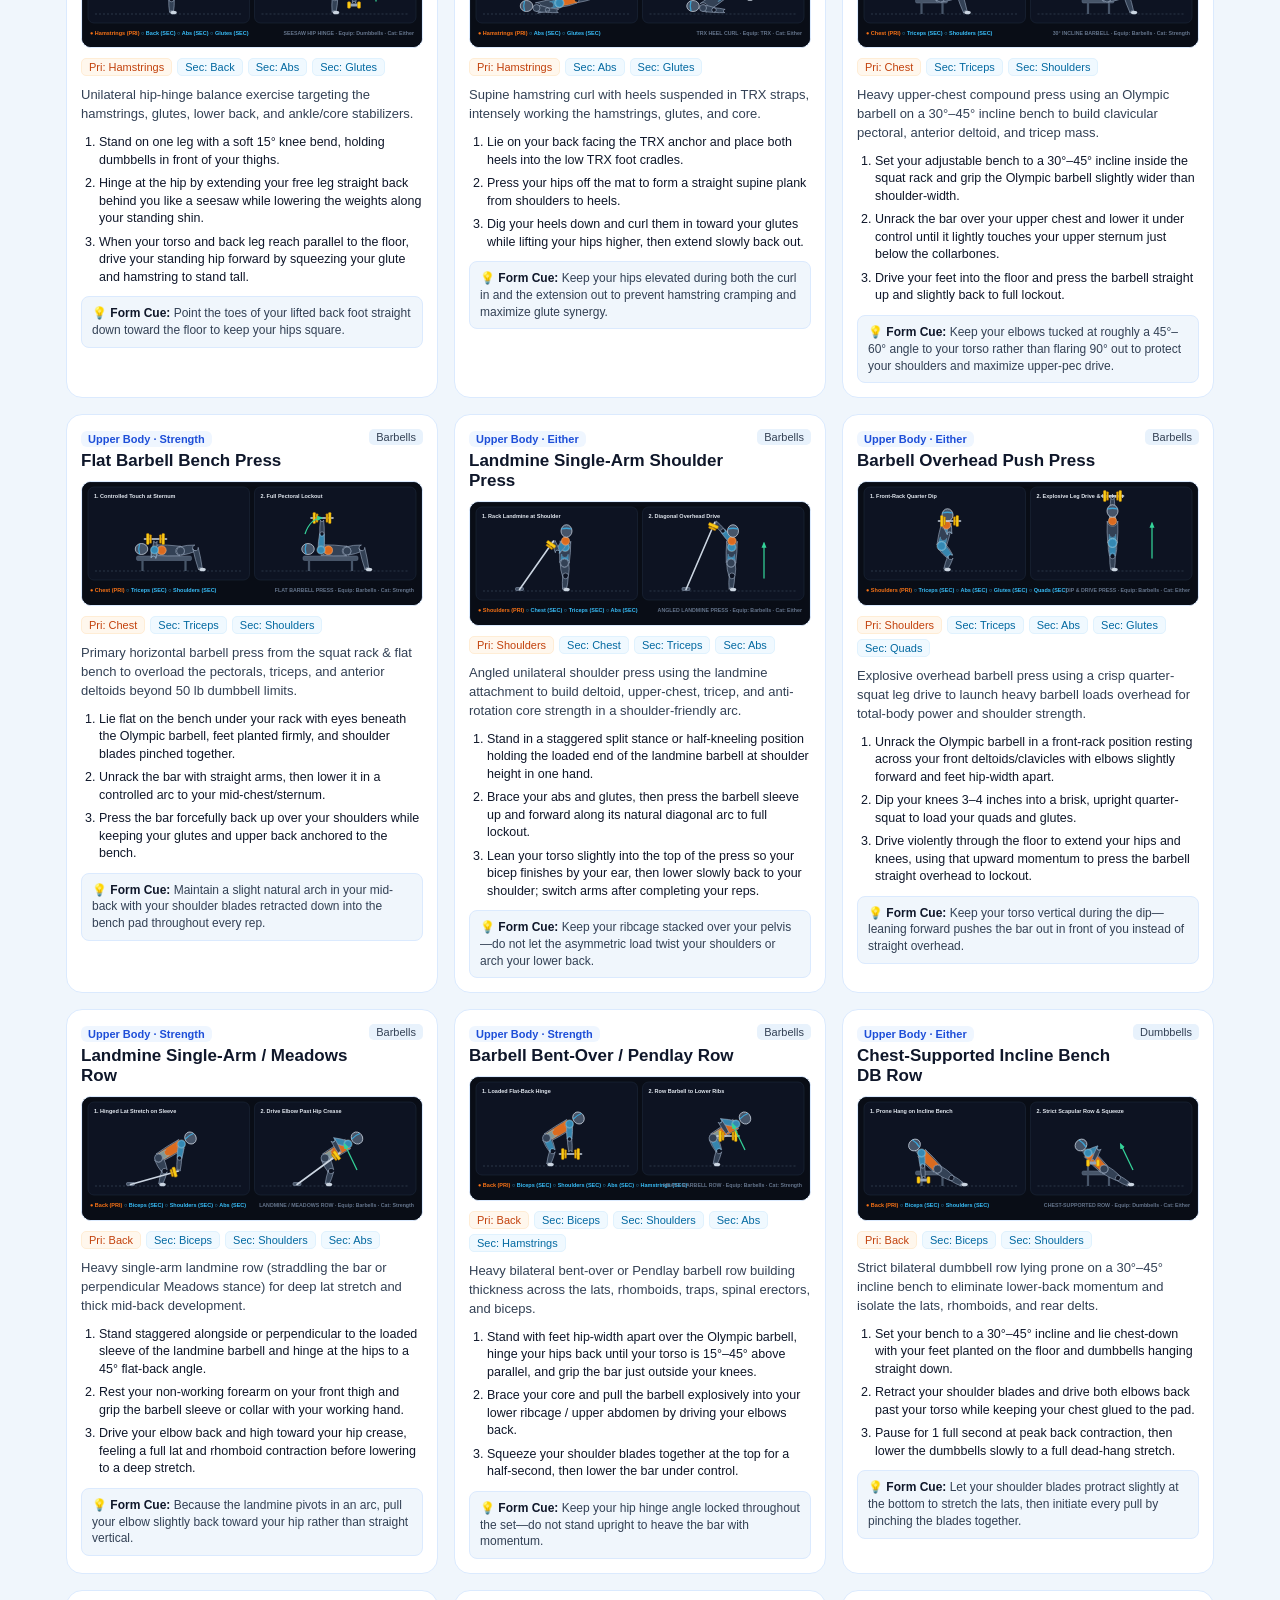
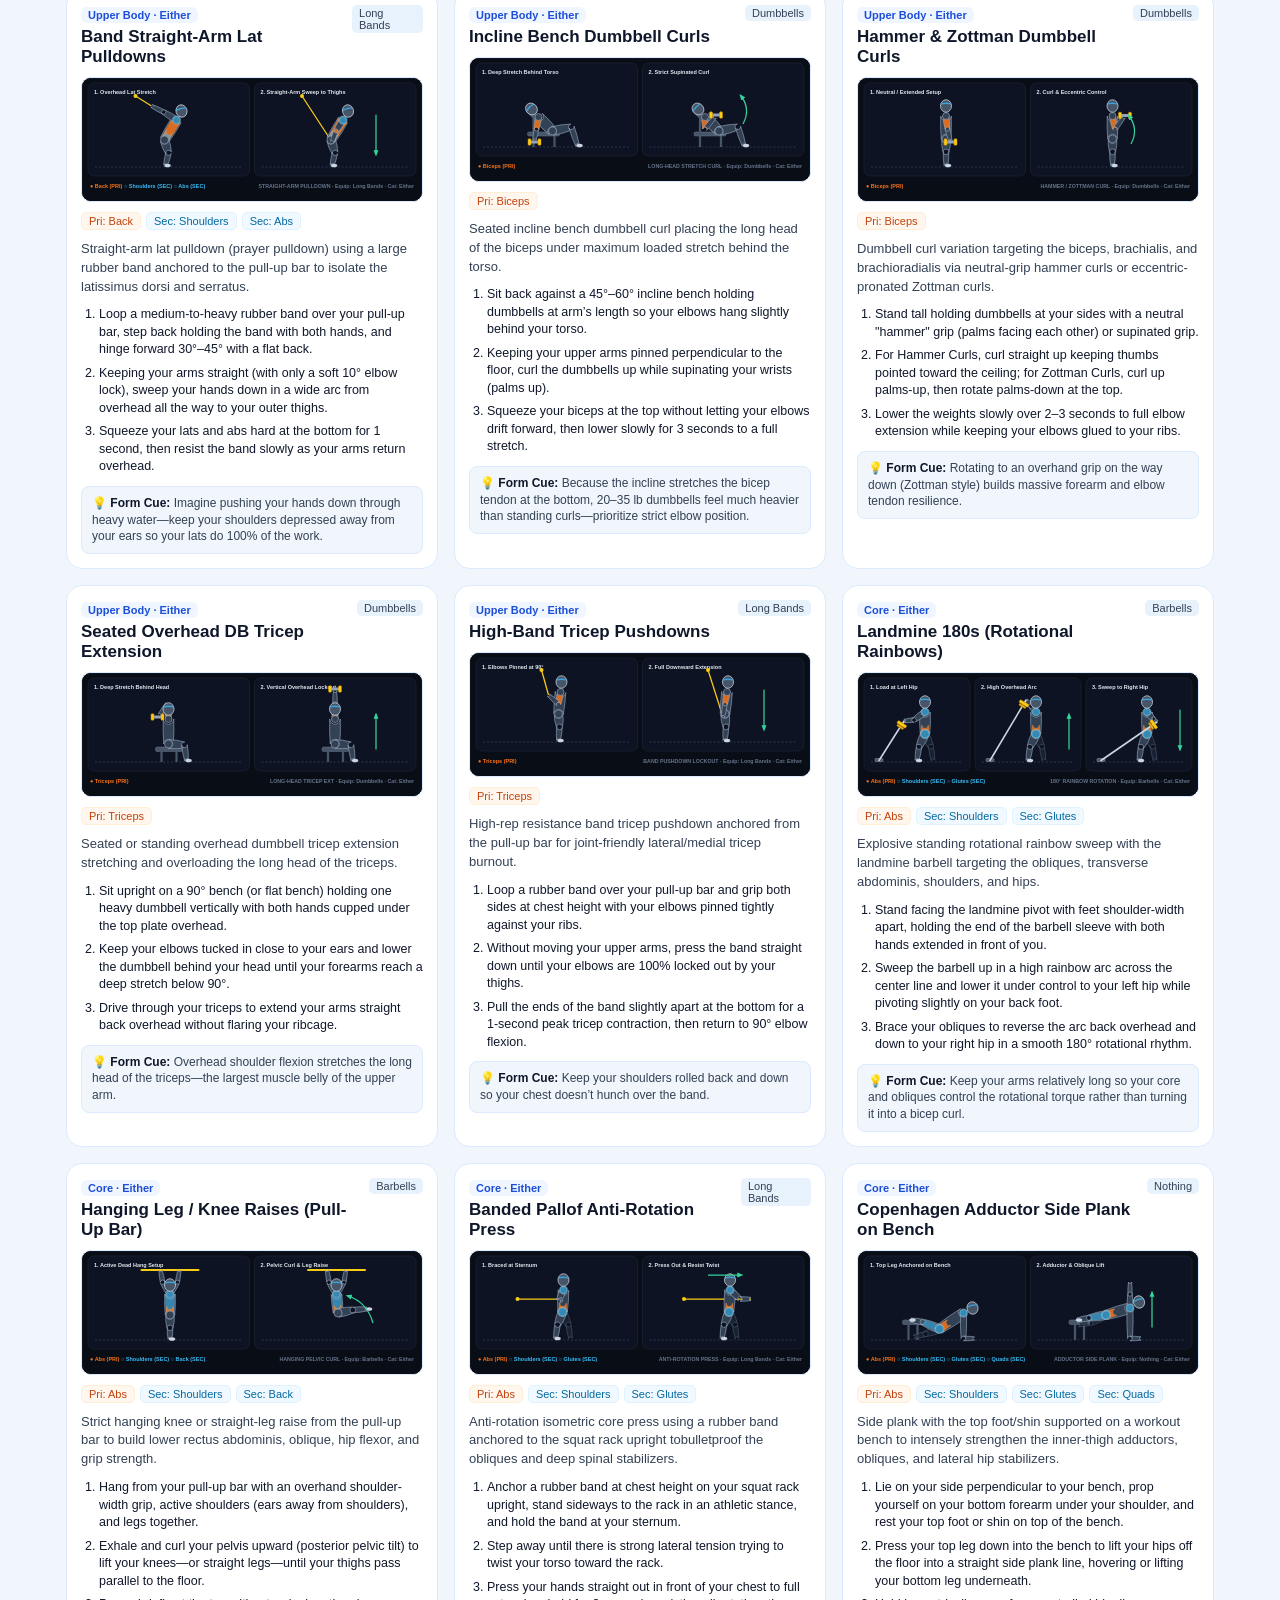
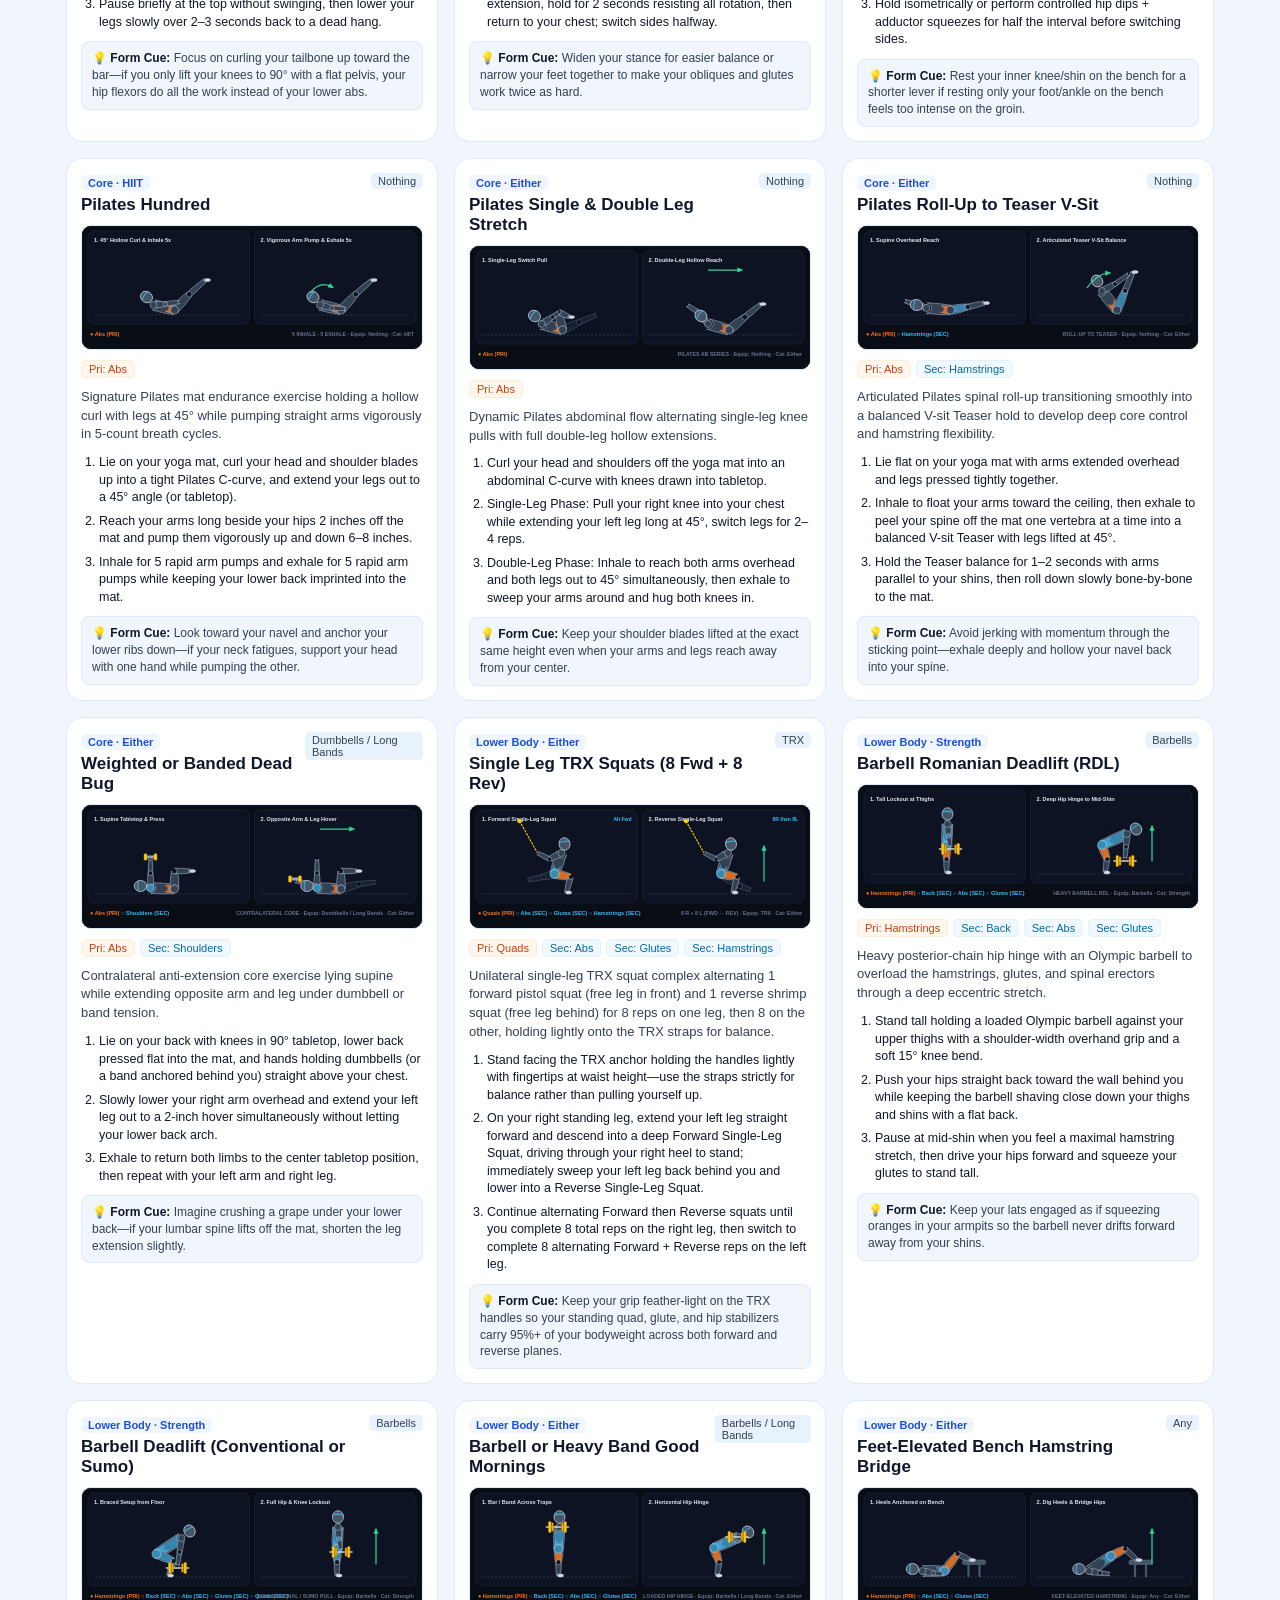
==== commit 971b60e1: "Split weights/bands taxonomy and add Any/Nothing/Custom equipment system" ====
--- a/qa-gallery.html
+++ b/qa-gallery.html
@@ -4,7 +4,7 @@
   <meta charset="UTF-8" />
   <meta name="viewport" content="width=device-width, initial-scale=1.0, viewport-fit=cover" />
   <title>91 Exercises &amp; Diagrams — Fact-Check &amp; QA Gallery</title>
-  <link rel="stylesheet" href="./src/styles.css?v=30" />
+  <link rel="stylesheet" href="./src/styles.css?v=32" />
   <style>
     .qa-shell {
       max-width: 1180px;
@@ -91,13 +91,25 @@
       <button class="secondary-pill-btn" data-filter="Hamstrings" type="button">Hamstrings</button>
     </div>
 
+    <div class="qa-filter-bar" id="qaEquipFilterBar" style="margin-top:-6px;">
+      <button class="secondary-pill-btn active" data-equip-filter="all" type="button">All Gear</button>
+      <button class="secondary-pill-btn" data-equip-filter="Dumbbells" type="button">Dumbbells</button>
+      <button class="secondary-pill-btn" data-equip-filter="Barbells" type="button">Barbells</button>
+      <button class="secondary-pill-btn" data-equip-filter="Long Bands" type="button">Long Bands</button>
+      <button class="secondary-pill-btn" data-equip-filter="Hip Bands" type="button">Hip Bands</button>
+      <button class="secondary-pill-btn" data-equip-filter="TRX" type="button">TRX</button>
+      <button class="secondary-pill-btn" data-equip-filter="Slam Ball" type="button">Slam Ball</button>
+      <button class="secondary-pill-btn" data-equip-filter="Ab Wheel" type="button">Ab Wheel</button>
+      <button class="secondary-pill-btn" data-equip-filter="Nothing" type="button">Bodyweight</button>
+    </div>
+
     <div id="qaExerciseGrid" class="qa-grid"></div>
   </div>
 
   <script type="module">
-    import { DataService } from './src/services/dataService.js';
-    import { SPECIFIC_MUSCLES } from './src/engine/muscleLoadAnalyzer.js';
-    import { filterExercisesByMuscleAndQuery } from './src/engine/workoutEngine.js';
+    import { DataService } from './src/services/dataService.js?v=32';
+    import { SPECIFIC_MUSCLES } from './src/engine/muscleLoadAnalyzer.js?v=32';
+    import { filterExercisesByMuscleAndQuery } from './src/engine/workoutEngine.js?v=32';
 
     if ('serviceWorker' in navigator && location.protocol.startsWith('http')) {
       const hadController = !!navigator.serviceWorker.controller;
@@ -107,11 +119,11 @@
         refreshing = true;
         window.location.reload();
       });
-      navigator.serviceWorker.register('./sw.js?v=30', { updateViaCache: 'none' }).then(reg => reg.update()).catch(() => {});
+      navigator.serviceWorker.register('./sw.js?v=32', { updateViaCache: 'none' }).then(reg => reg.update()).catch(() => {});
     }
 
     const ds = new DataService();
-    await ds.init('./data/sheet-data.json?v=30', './data/enrichments.json?v=30');
+    await ds.init('./data/sheet-data.json?v=32', './data/enrichments.json?v=32');
 
     const totalExCount = ds.sheetData.exercises.length;
     const totalWkCount = ds.sheetData.workouts.length;
@@ -122,6 +134,7 @@
     if (allFilterBtn) allFilterBtn.textContent = `All (${totalExCount})`;
 
     let activeFilter = 'all';
+    let activeEquipFilter = 'all';
     const grid = document.getElementById('qaExerciseGrid');
     const searchInput = document.getElementById('qaSearch');
 
@@ -129,6 +142,7 @@
       const q = (searchInput.value || '').trim();
       const list = filterExercisesByMuscleAndQuery(ds.sheetData.exercises, {
         muscleFilter: activeFilter,
+        equipmentFilter: activeEquipFilter,
         query: q
       });
 
@@ -176,6 +190,13 @@
         render();
       });
     });
+    document.querySelectorAll('[data-equip-filter]').forEach(btn => {
+      btn.addEventListener('click', () => {
+        activeEquipFilter = btn.getAttribute('data-equip-filter');
+        document.querySelectorAll('[data-equip-filter]').forEach(b => b.classList.toggle('active', b === btn));
+        render();
+      });
+    });
 
     render();
   </script>
--- a/src/styles.css
+++ b/src/styles.css
@@ -209,6 +209,161 @@
   font-size: 10px;
 }
 
+/* Custom Equipment Checklist Section (shown when Equipment = Custom) */
+.custom-equipment-section {
+  padding: 6px 12px 7px;
+  display: flex;
+  flex-direction: column;
+  gap: 5px;
+  border-bottom: 1px solid var(--border-subtle);
+  background: rgba(241, 245, 249, 0.45);
+}
+
+.custom-equipment-section[hidden] {
+  display: none !important;
+}
+
+.custom-equip-header {
+  display: flex;
+  align-items: center;
+  justify-content: space-between;
+  gap: 6px;
+  min-width: 0;
+}
+
+.custom-equip-title-group {
+  display: flex;
+  align-items: baseline;
+  gap: 6px;
+  min-width: 0;
+  overflow: hidden;
+}
+
+.custom-equip-title {
+  font-size: 10.5px;
+  font-weight: 600;
+  color: var(--text-muted);
+  letter-spacing: 0.15px;
+  white-space: nowrap;
+}
+
+.custom-equip-hint {
+  font-size: 10px;
+  font-weight: 500;
+  color: #64748b;
+  white-space: nowrap;
+  overflow: hidden;
+  text-overflow: ellipsis;
+}
+
+.custom-equip-actions {
+  display: inline-flex;
+  align-items: center;
+  gap: 4px;
+  flex-shrink: 0;
+}
+
+.custom-equip-action-btn {
+  appearance: none;
+  -webkit-appearance: none;
+  background: #ffffff;
+  color: var(--link-color, #2563eb);
+  border: 1px solid rgba(37, 99, 235, 0.22);
+  border-radius: 999px;
+  padding: 1px 7px;
+  font-family: inherit;
+  font-size: 10px;
+  font-weight: 600;
+  line-height: 1.3;
+  cursor: pointer;
+  user-select: none;
+  transition: background-color 0.15s ease, border-color 0.15s ease;
+}
+
+.custom-equip-action-btn:hover {
+  background: #eff6ff;
+  border-color: rgba(37, 99, 235, 0.4);
+}
+
+.custom-equip-grid {
+  display: grid;
+  grid-template-columns: repeat(4, minmax(0, 1fr));
+  gap: 5px;
+}
+
+.custom-equip-chip {
+  appearance: none;
+  -webkit-appearance: none;
+  display: inline-flex;
+  align-items: center;
+  justify-content: center;
+  gap: 3px;
+  min-width: 0;
+  padding: 5px 3px;
+  border-radius: var(--radius-sm);
+  border: 1px solid var(--border-subtle);
+  background: #ffffff;
+  color: #64748b;
+  font-family: inherit;
+  font-size: 10.5px;
+  font-weight: 600;
+  line-height: 1.15;
+  white-space: nowrap;
+  overflow: hidden;
+  text-overflow: ellipsis;
+  cursor: pointer;
+  user-select: none;
+  transition: background-color 0.14s ease, border-color 0.14s ease, color 0.14s ease, box-shadow 0.14s ease;
+}
+
+.custom-equip-chip:hover {
+  border-color: #cbd5e1;
+  color: var(--text-primary);
+}
+
+.custom-equip-chip:active {
+  transform: scale(0.98);
+}
+
+.custom-equip-chip.is-checked {
+  background: #eff6ff;
+  border-color: #3b82f6;
+  color: #1d4ed8;
+  box-shadow: 0 1px 2px rgba(37, 99, 235, 0.08);
+}
+
+.custom-equip-check {
+  display: inline-flex;
+  align-items: center;
+  justify-content: center;
+  width: 11px;
+  height: 11px;
+  border-radius: 3px;
+  border: 1px solid #cbd5e1;
+  background: #f8fafc;
+  color: transparent;
+  font-size: 8.5px;
+  font-weight: 800;
+  line-height: 1;
+  flex-shrink: 0;
+}
+
+.custom-equip-chip.is-checked .custom-equip-check {
+  background: #2563eb;
+  border-color: #2563eb;
+  color: #ffffff;
+}
+
+.custom-equip-label {
+  min-width: 0;
+  overflow: hidden;
+  text-overflow: ellipsis;
+}
+
+.equipment-filter-bar {
+  padding-top: 1px;
+}
+
 /* 3-Part Focus Slider */
 .focus-slider-section {
   padding: 6px 12px 7px;
@@ -1826,7 +1981,7 @@
 .timer-stage-top {
   width: 100%;
   display: flex;
-  align-items: center;
+  align-items: flex-start;
   justify-content: space-between;
   gap: 8px;
 }
@@ -1841,10 +1996,27 @@
   background: rgba(255, 255, 255, 0.78);
 }
 
+.timer-stage-top-right {
+  display: flex;
+  flex-direction: column;
+  align-items: flex-end;
+  gap: 2px;
+  text-align: right;
+}
+
 .timer-step-counter {
   font-size: 11.5px;
   font-weight: 700;
   opacity: 0.85;
+  line-height: 1.15;
+}
+
+.timer-total-remaining {
+  font-size: 11px;
+  font-weight: 700;
+  font-variant-numeric: tabular-nums;
+  opacity: 0.82;
+  line-height: 1.15;
 }
 
 .timer-big-clock {
